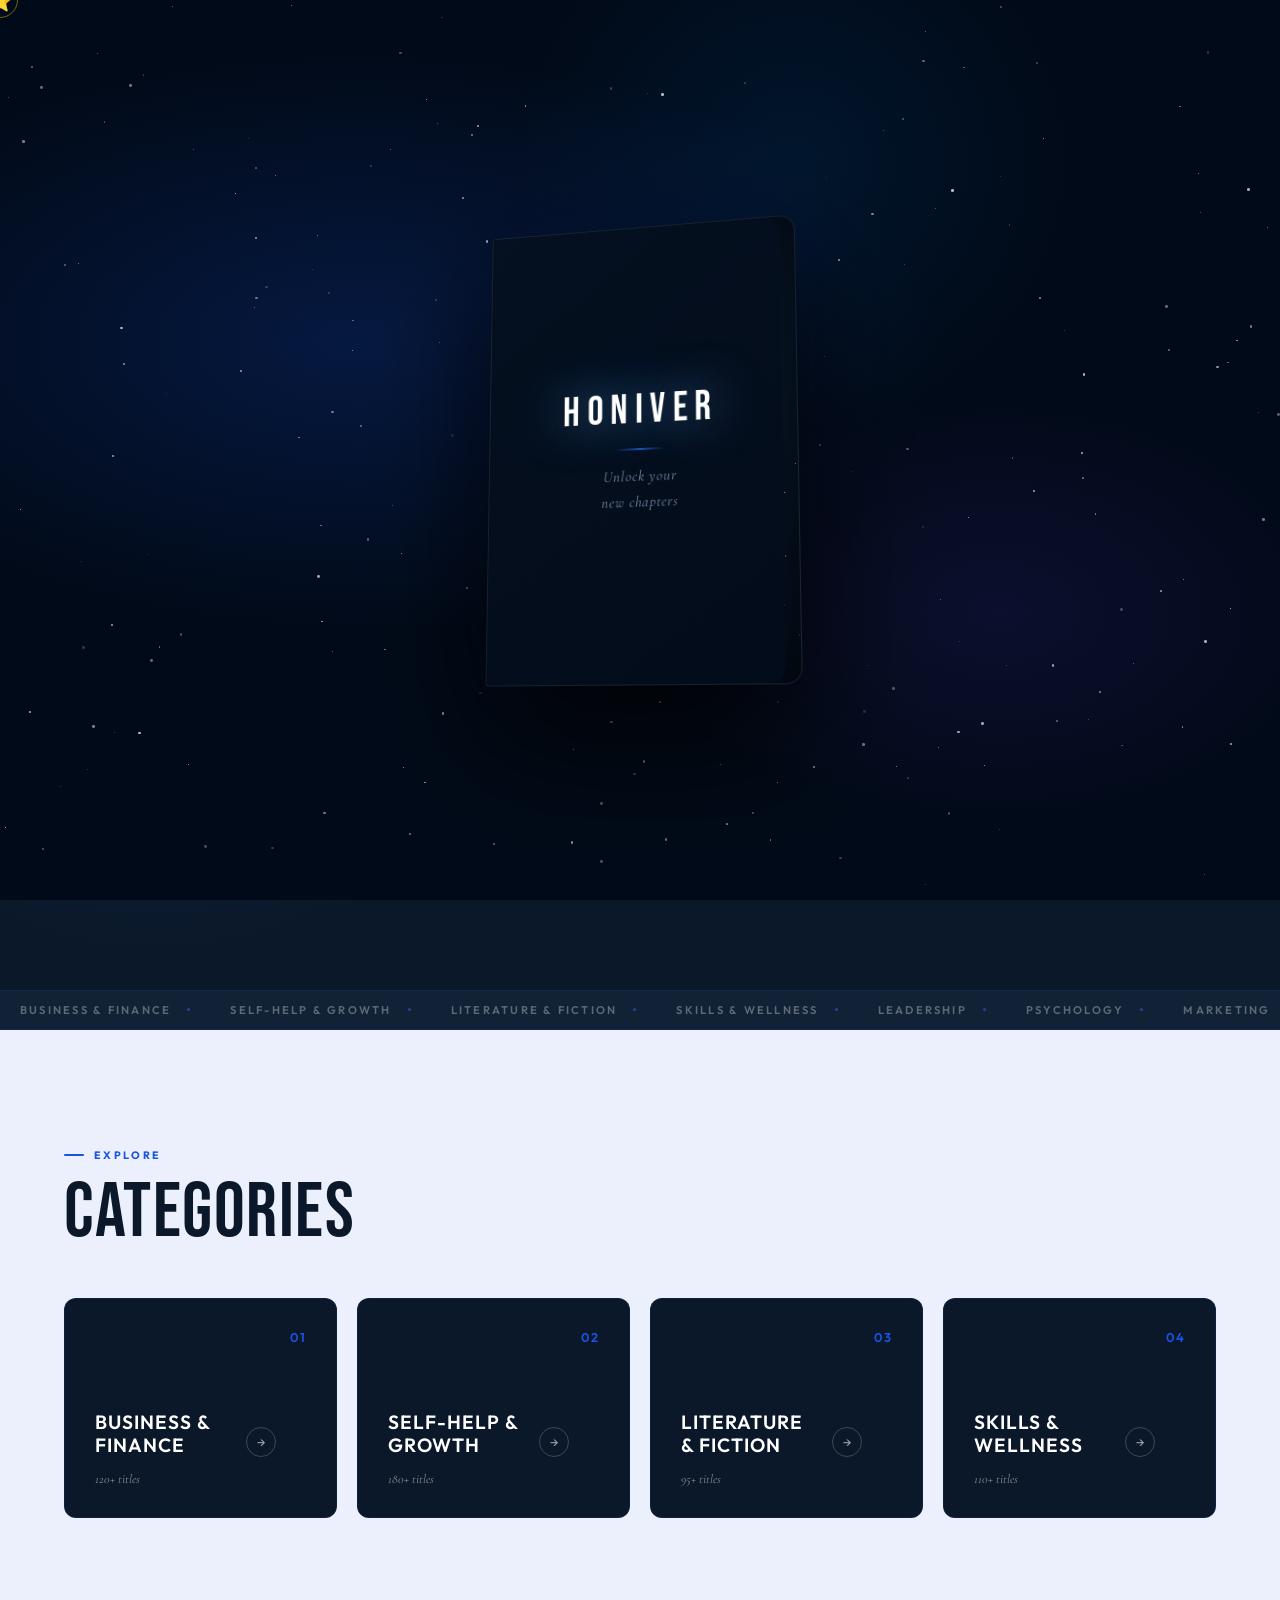
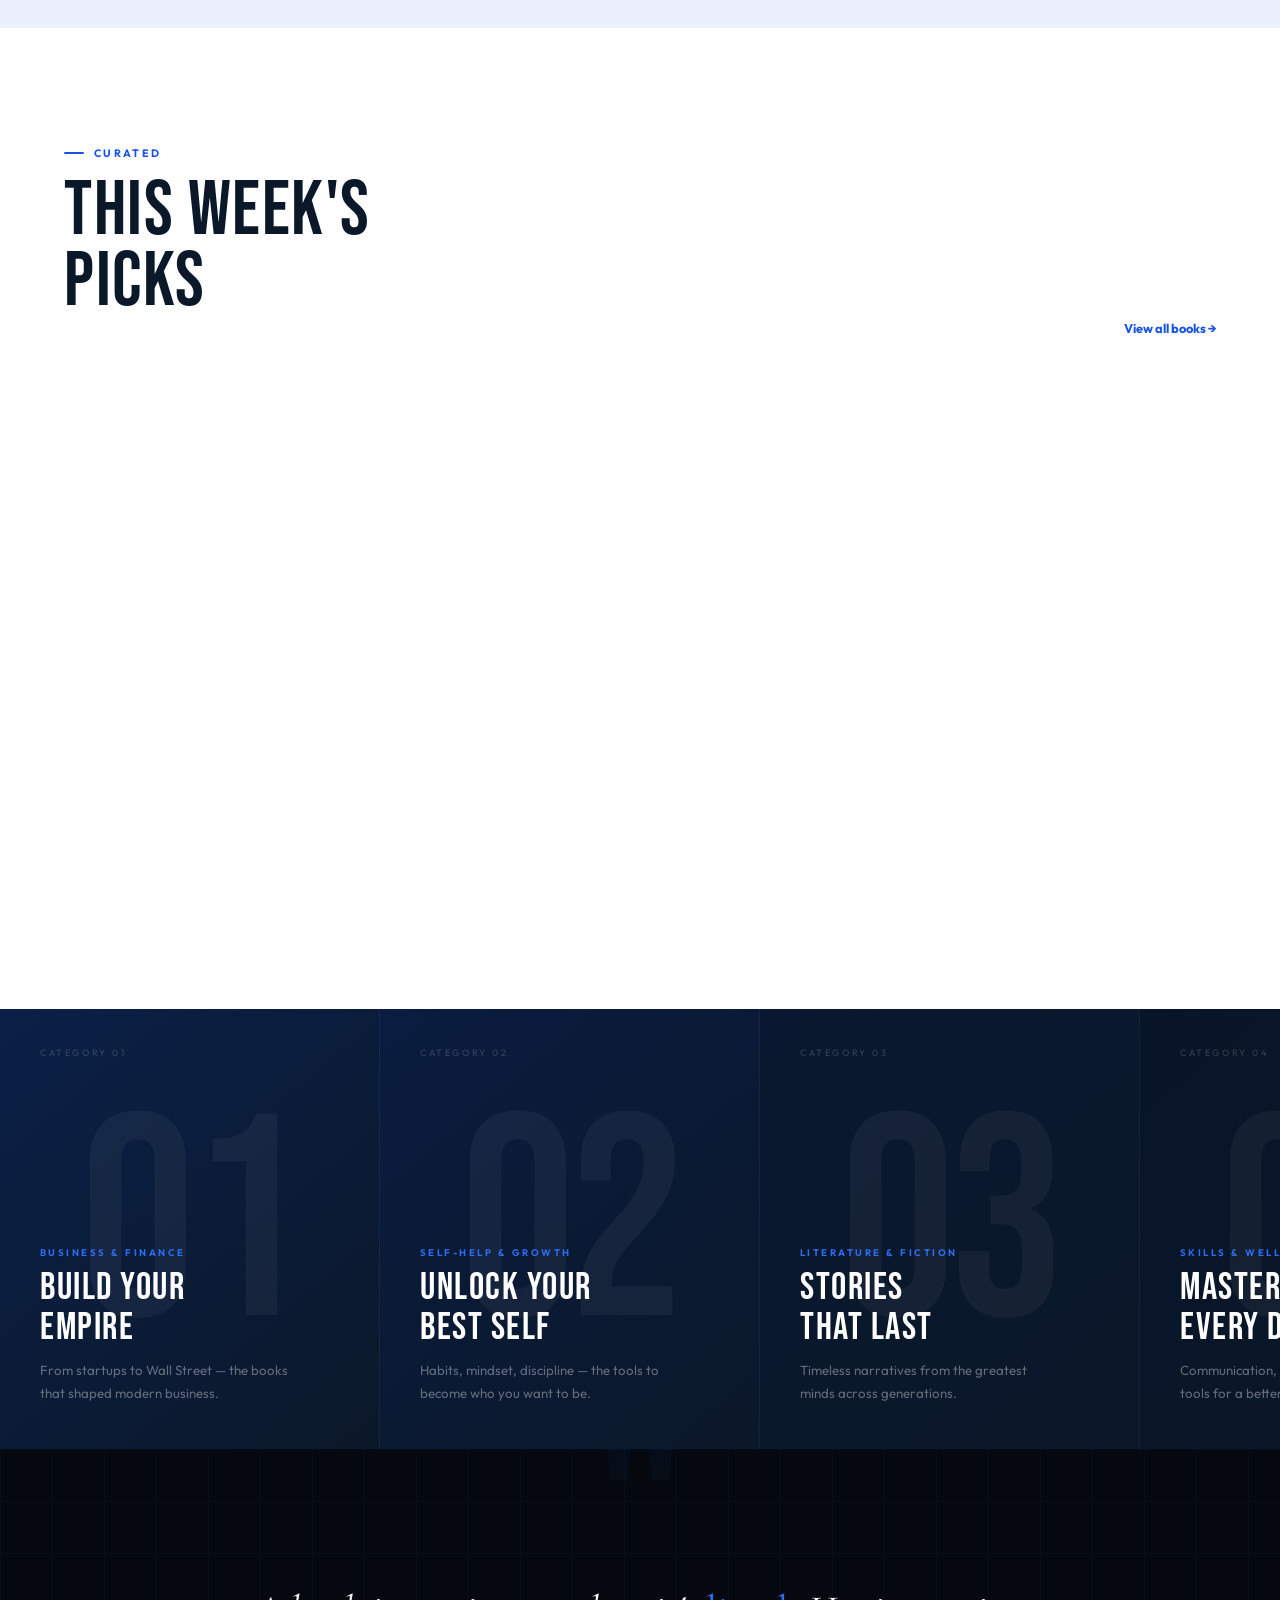
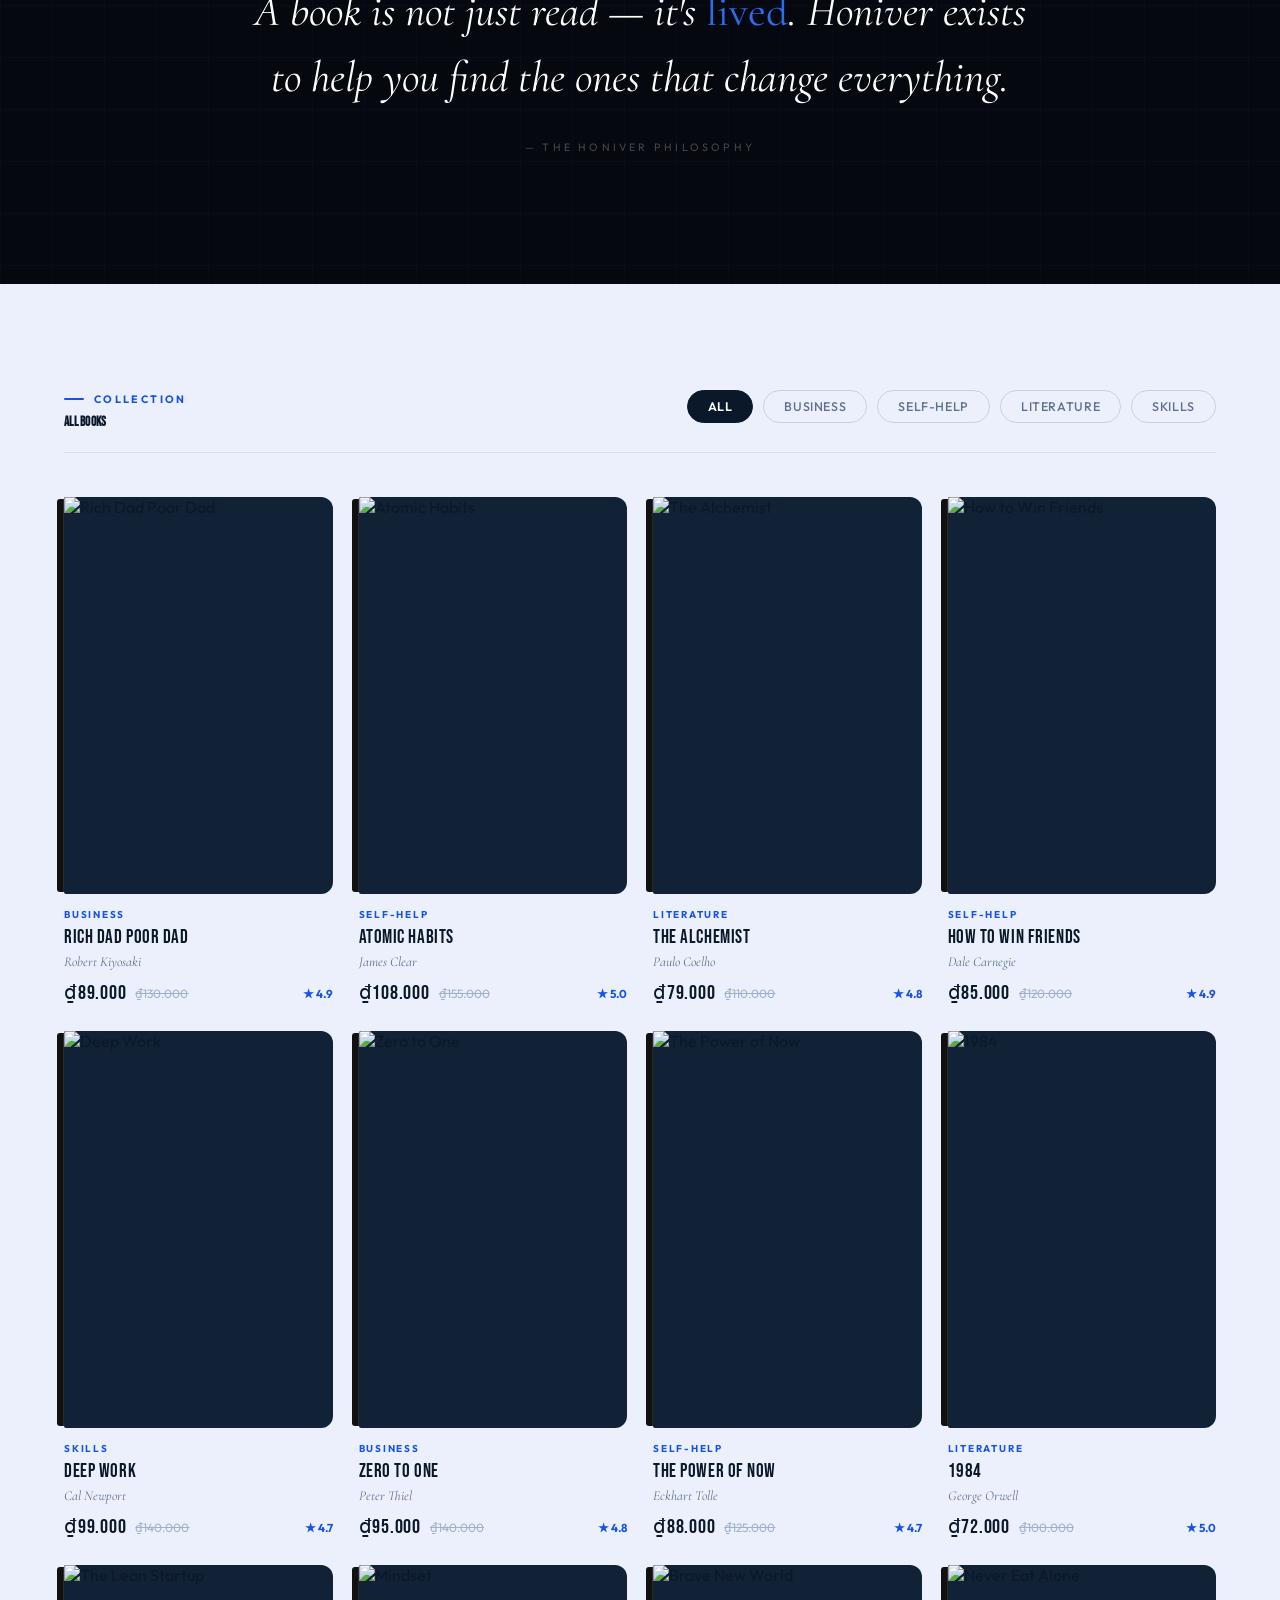
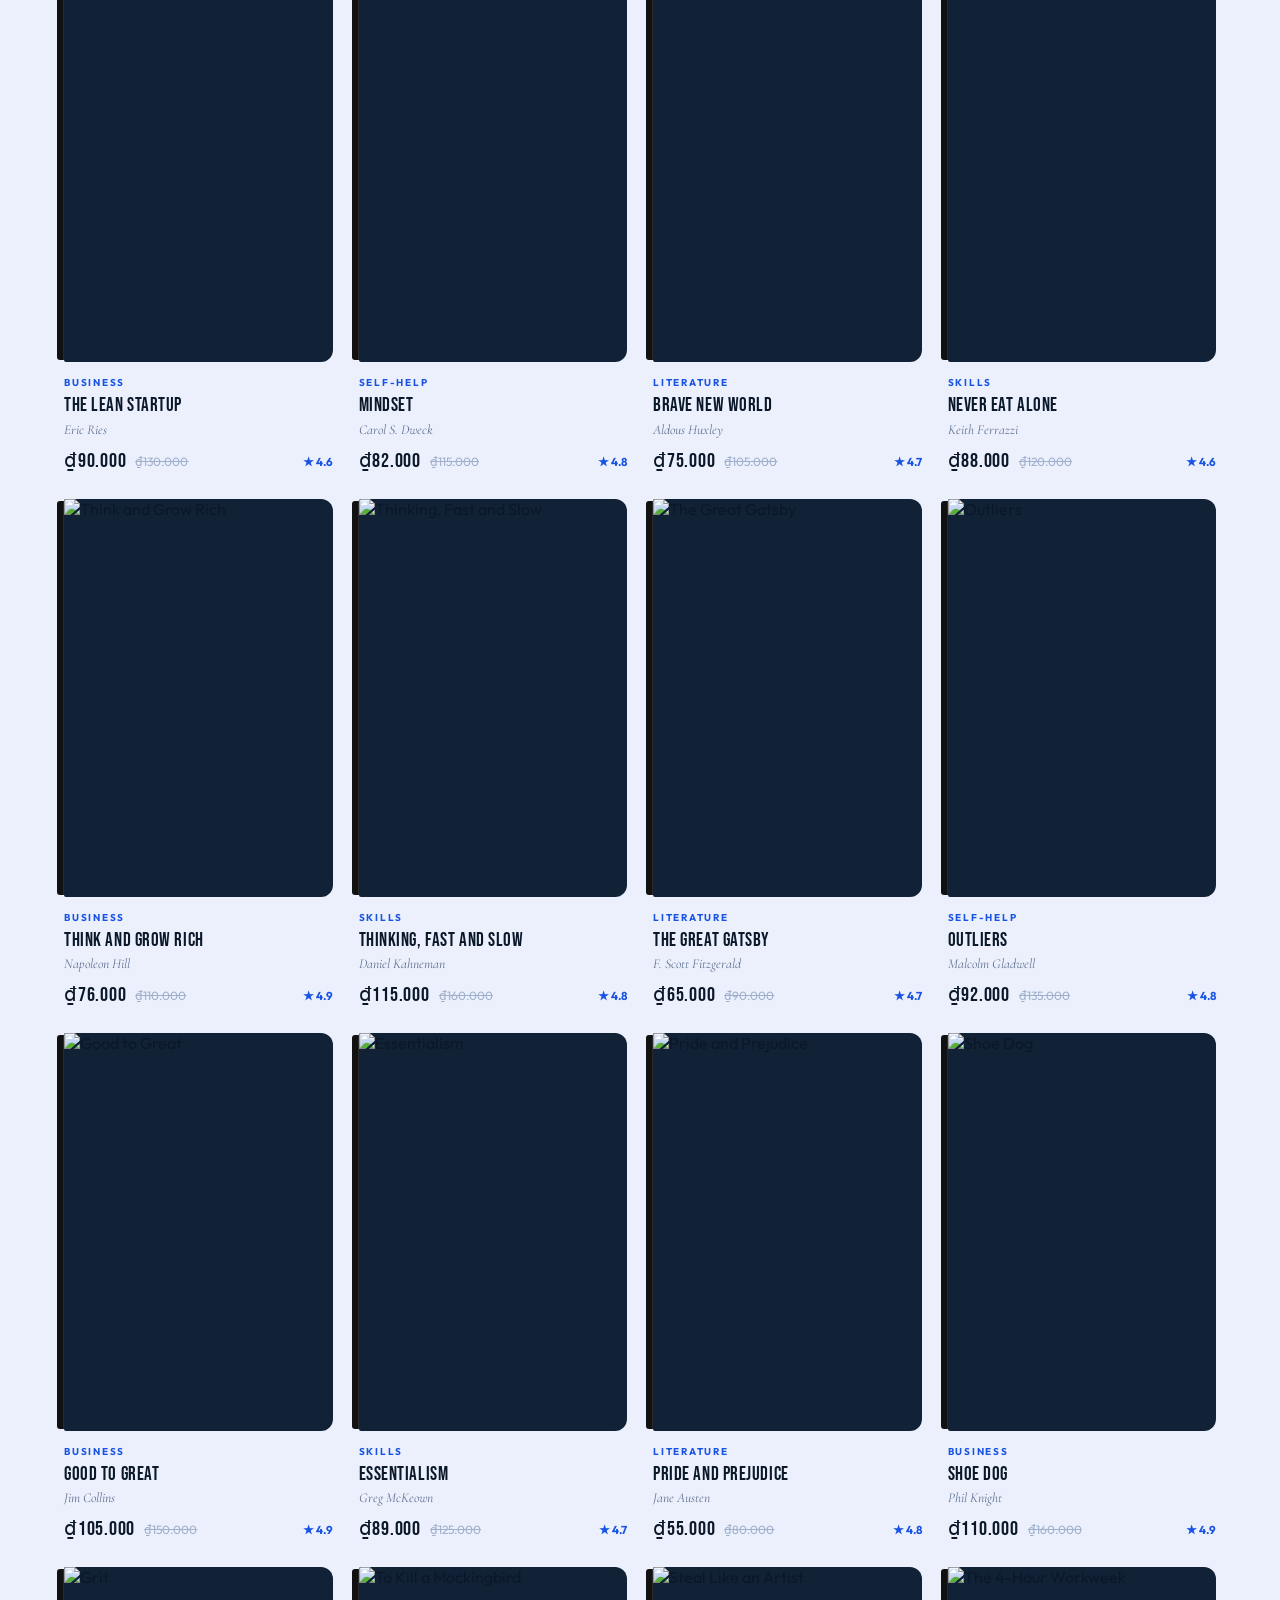
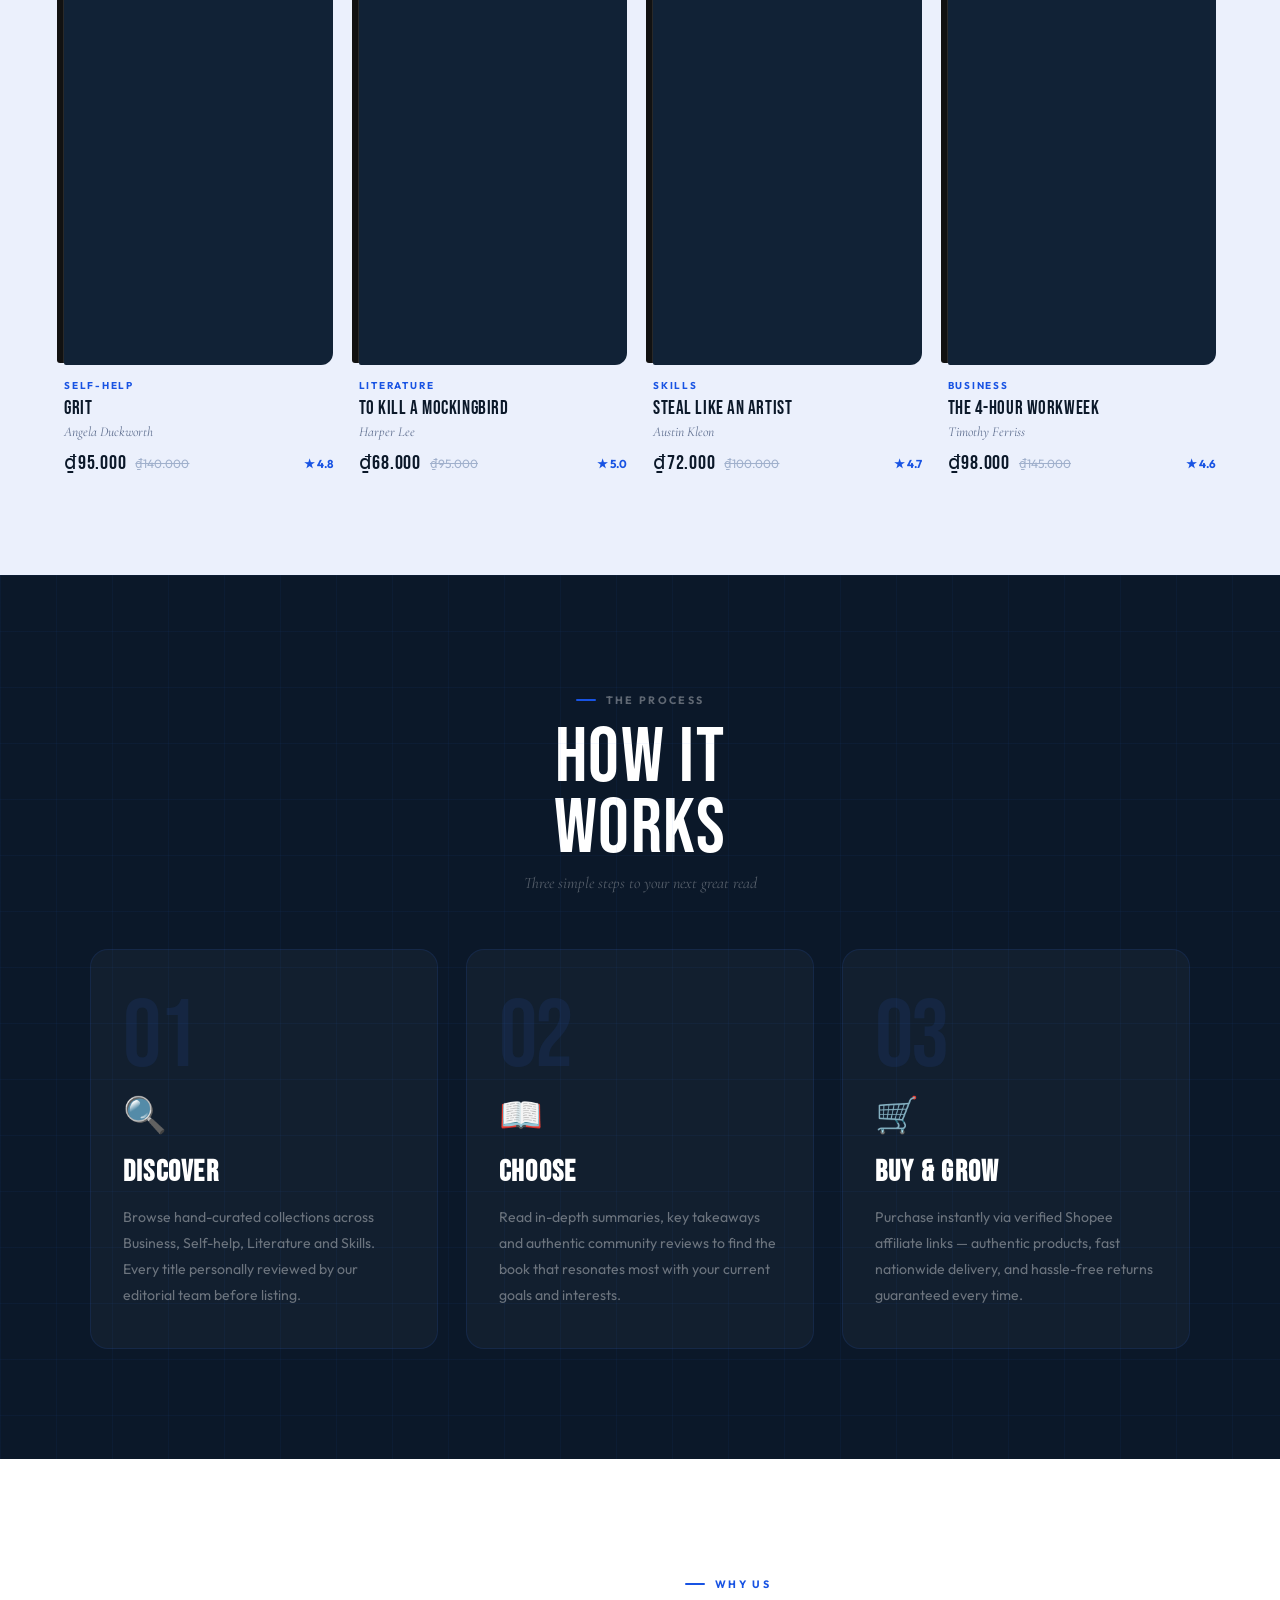
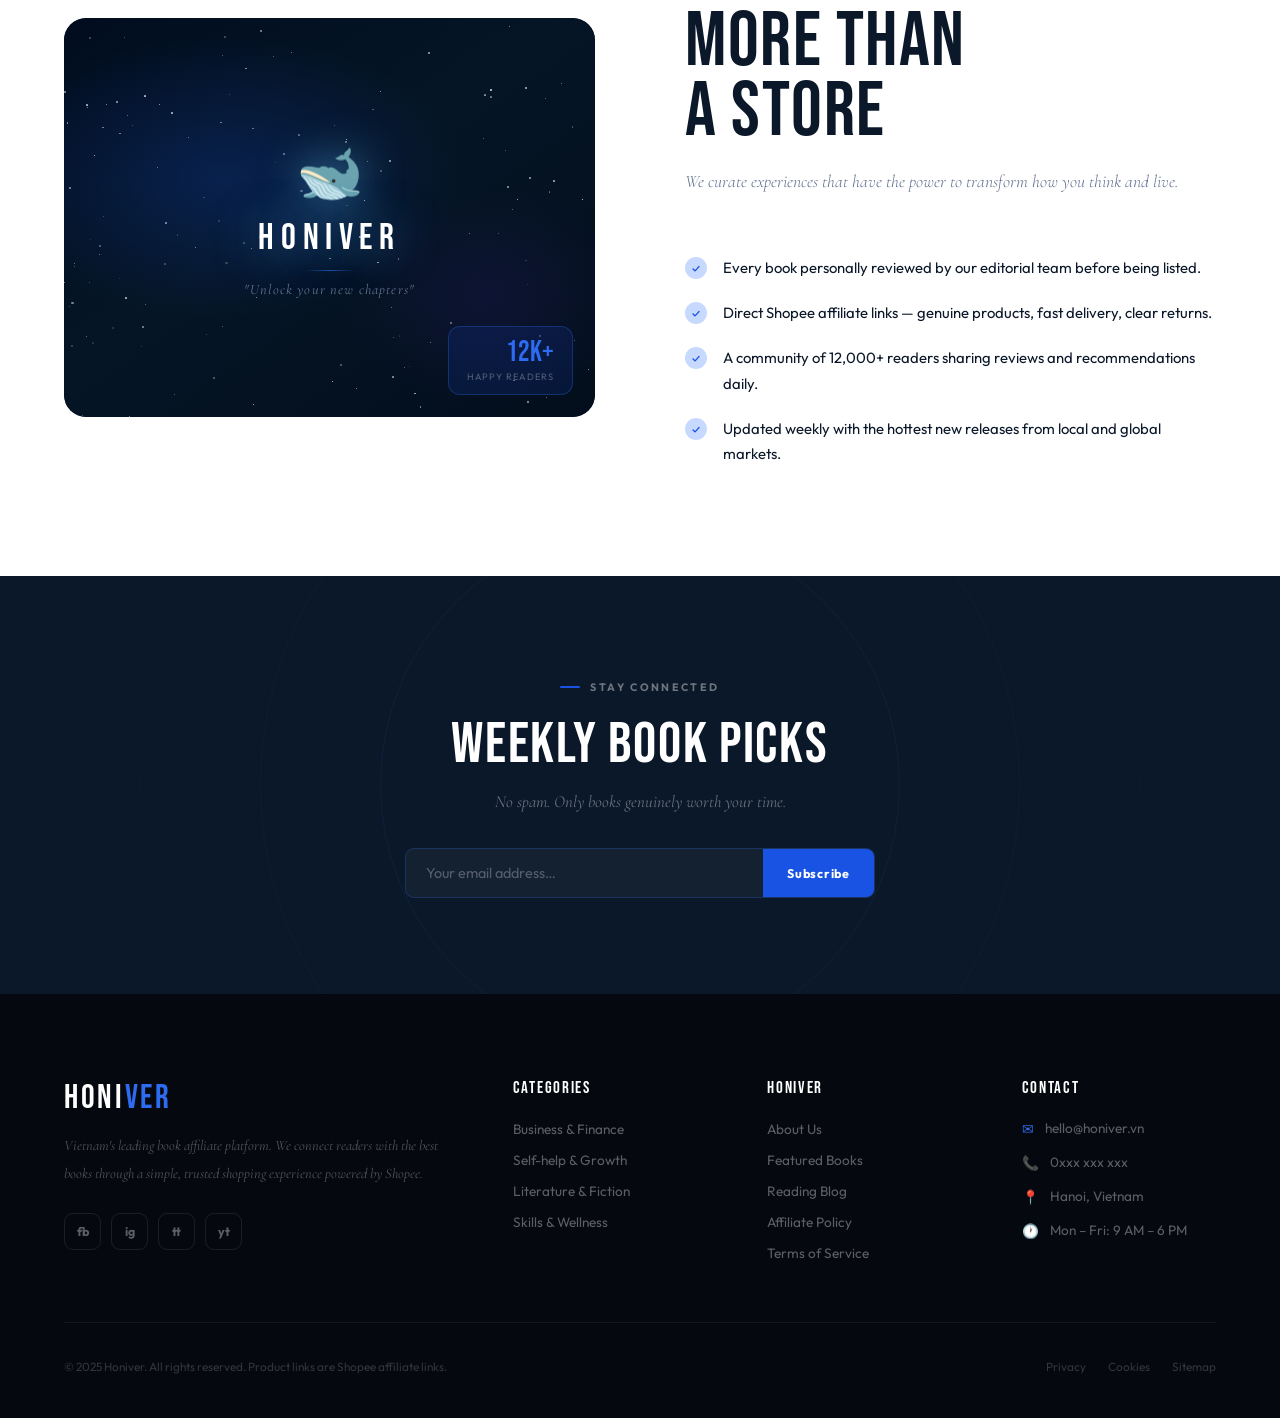
==== index.html @ 74522ed6 "Updated" ====
<!DOCTYPE html>
<html lang="en">
<head>
<meta charset="UTF-8">
<meta name="viewport" content="width=device-width, initial-scale=1.0">
<title>Honiver — Knowledge on Every Page</title>
<link rel="preconnect" href="https://fonts.googleapis.com">
<link href="https://fonts.googleapis.com/css2?family=Bebas+Neue&family=Cormorant+Garamond:ital,wght@0,300;0,400;0,600;1,300;1,400&family=Outfit:wght@300;400;500;600&display=swap" rel="stylesheet">
<script src="https://cdnjs.cloudflare.com/ajax/libs/gsap/3.12.5/gsap.min.js"></script>
<script src="https://cdnjs.cloudflare.com/ajax/libs/gsap/3.12.5/ScrollTrigger.min.js"></script>
<link rel="stylesheet" href="style.css?v=9">
<style>
@keyframes twinkle{0%,100%{opacity:.12}50%{opacity:.95}}
@keyframes whaleFloat{0%,100%{transform:translateY(0) rotate(-2deg)}50%{transform:translateY(-14px) rotate(2deg)}}
@keyframes ceGlow{0%,100%{opacity:.2}50%{opacity:.7}}

/* ═══════ INTRO — BOOK OPENING ═══════ */
.intro{
  position:fixed;inset:0;background:#010a18;
  z-index:10000;display:flex;align-items:center;justify-content:center;
  perspective:1600px;overflow:hidden;
}
.intro-stars,.intro-nebula{position:absolute;inset:0;pointer-events:none;}
.intro-nebula{z-index:1;background:
  radial-gradient(ellipse 70% 50% at 28% 38%,rgba(24,83,227,.2),transparent 65%),
  radial-gradient(ellipse 50% 45% at 78% 68%,rgba(90,50,200,.12),transparent 55%),
  radial-gradient(ellipse 40% 55% at 62% 18%,rgba(0,140,255,.09),transparent 55%);}
.intro-scene{position:relative;width:320px;height:465px;transform-style:preserve-3d;z-index:2;}

/* Book body */
.ic{
  position:absolute;inset:0;
  background:linear-gradient(145deg,#030f1e 0%,#071525 55%,#040c18 100%);
  border-radius:4px 16px 16px 4px;
  border:1px solid rgba(255,255,255,.07);
  box-shadow:0 50px 130px rgba(0,0,0,.92),inset 0 0 60px rgba(0,0,0,.55),0 0 80px rgba(24,83,227,.07);
  transform-style:preserve-3d;
  transform:rotateX(10deg) rotateY(-15deg);
  will-change:transform;
  display:flex;align-items:center;justify-content:center;
  overflow:hidden;
}
.is{position:absolute;left:-18px;top:0;bottom:0;width:18px;
  background:linear-gradient(90deg,#020c1b,#071525);border-radius:6px 0 0 6px;}
.ic-pages-edge{
  position:absolute;right:-3px;top:4px;bottom:4px;width:3px;
  background:repeating-linear-gradient(transparent,transparent 1px,rgba(255,255,255,.05) 1px,rgba(255,255,255,.05) 2px);
  border-radius:0 2px 2px 0;
}
/* Interior stars */
.ic-int-stars{position:absolute;inset:0;overflow:hidden;border-radius:inherit;}
/* Interior text (shown after cover opens) */
.ic-inner-text{
  position:relative;z-index:5;text-align:center;
  opacity:0;transform:translateY(24px);
  transition:opacity .9s ease,transform .9s ease;
  transition-delay:.75s;padding:20px;
}
.ic-inner-text.show{opacity:1;transform:translateY(0);}
.ici-logo{font-family:var(--f-display);font-size:2.6rem;letter-spacing:.18em;color:#fff;
  text-shadow:0 0 50px rgba(100,180,255,.8),0 4px 20px rgba(0,0,0,.5);margin-bottom:8px;}
.ici-div{width:52px;height:1.5px;background:linear-gradient(90deg,transparent,rgba(45,107,240,.7),transparent);margin:14px auto;}
.ici-quote{font-family:var(--f-serif);font-style:italic;font-size:.95rem;
  color:rgba(200,217,255,.6);letter-spacing:.06em;line-height:1.7;}

/* Front cover */
.ic-cover{
  position:absolute;inset:0;z-index:10;
  background:linear-gradient(145deg,#030f1e,#071830 50%,#030c1a);
  border-radius:4px 16px 16px 4px;
  border:1px solid rgba(255,255,255,.1);
  transform-origin:left center;
  transform-style:preserve-3d;
  transition:transform 1.65s cubic-bezier(0.645,0.045,0.355,1);
  backface-visibility:hidden;
  display:flex;flex-direction:column;align-items:center;justify-content:center;
  gap:12px;overflow:hidden;
  box-shadow:inset 5px 0 25px rgba(0,0,0,.4);
}
.ic-cover.open{transform:rotateY(-162deg);}
.ic-border{position:absolute;inset:14px;border:1px solid rgba(255,255,255,.14);border-radius:0 10px 10px 0;z-index:11;pointer-events:none;}
.ic-cover-stars-c{position:absolute;inset:0;overflow:hidden;border-radius:inherit;z-index:1;}
.ic-whale{font-size:4rem;z-index:12;user-select:none;
  filter:drop-shadow(0 0 24px rgba(100,200,255,.65)) drop-shadow(0 4px 12px rgba(0,0,0,.4));
  animation:whaleFloat 3.6s ease-in-out infinite;}
.ic-logo{font-family:var(--f-display);font-size:2.9rem;letter-spacing:.17em;color:#fff;z-index:12;
  text-shadow:0 0 55px rgba(100,180,255,.75),0 8px 30px rgba(0,0,0,.5);}
.ic-sep{width:62px;height:1px;z-index:12;
  background:linear-gradient(90deg,transparent,rgba(45,107,240,.65),transparent);}
.ic-tagline{font-family:var(--f-serif);font-style:italic;font-size:.88rem;
  color:rgba(200,217,255,.5);letter-spacing:.08em;z-index:12;text-align:center;padding:0 28px;}

/* Back of cover flap */
.ic-cover-back{
  position:absolute;inset:0;z-index:9;
  background:linear-gradient(145deg,#051020,#030c1a);
  border-radius:4px 16px 16px 4px;
  transform-origin:left center;
  transform:rotateY(180deg) translateZ(1px);
  backface-visibility:hidden;
  transition:transform 1.65s cubic-bezier(0.645,0.045,0.355,1);
}
.ic-cover-back.open{transform:rotateY(-162deg) rotateY(180deg) translateZ(1px);}

.click-enter{
  position:absolute;bottom:9%;left:50%;transform:translateX(-50%);
  font-size:.68rem;letter-spacing:.3em;text-transform:uppercase;
  color:rgba(255,255,255,.3);z-index:3;white-space:nowrap;
  animation:ceGlow 2.5s ease-in-out infinite;
}

/* ═══════ CATEGORY FIX ═══════ */
#categories .cat-bg{opacity:.65!important;}
.cat-grid{
  display:grid!important;
  grid-template-columns:repeat(4,1fr)!important;
  gap:20px;margin-top:50px;
}
@media(max-width:900px){.cat-grid{grid-template-columns:repeat(2,1fr)!important;}}

/* ═══════ SEARCH DROPDOWN ═══════ */
.n-search{position:relative;}
.search-res{
  position:absolute!important;top:calc(100% + 10px)!important;
  left:0!important;right:0!important;
  background:#fff;border-radius:12px;
  box-shadow:0 20px 60px rgba(11,24,41,.18),0 4px 16px rgba(0,0,0,.08);
  border:1px solid var(--bdr);overflow:hidden;
  display:none;z-index:9000;min-width:340px;
}
.search-res.show{display:block;}
.search-res-item{
  display:flex!important;align-items:center!important;gap:11px!important;
  padding:10px 14px!important;text-decoration:none;
  color:var(--navy);border-bottom:1px solid rgba(0,0,0,.045);transition:background .15s;
}
.search-res-item:last-child{border-bottom:none;}
.search-res-item:hover{background:var(--off);}
.s-thumb{width:36px!important;height:50px!important;object-fit:cover!important;
  border-radius:3px 6px 6px 3px!important;flex-shrink:0!important;
  box-shadow:0 2px 8px rgba(0,0,0,.15);}
.s-info{display:flex;flex-direction:column;gap:2px;overflow:hidden;min-width:0;}
.s-ttl{font-size:.82rem!important;font-weight:600;color:var(--navy);
  white-space:nowrap;overflow:hidden;text-overflow:ellipsis;}
.s-auth{font-size:.72rem!important;color:var(--muted);font-family:var(--f-serif);font-style:italic;}

/* ═══════ ALL BOOKS SECTION ═══════ */
#shop-main{background:#EBF0FC;padding:100px 5%;}
.shop-container{max-width:1200px;margin:0 auto;}
.s-head{display:flex;justify-content:space-between;align-items:center;
  margin-bottom:44px;flex-wrap:wrap;gap:16px;
  border-bottom:1px solid rgba(11,24,41,.08);padding-bottom:22px;}
.s-ttl{font-family:var(--f-display);font-size:3rem;color:var(--navy);letter-spacing:.02em;}
.s-flt{display:flex;gap:10px;flex-wrap:wrap;}
.fbtn{
  background:transparent;border:1px solid rgba(11,24,41,.15);
  color:var(--muted);padding:8px 20px;border-radius:20px;
  font-size:.78rem;font-family:var(--f-body);cursor:pointer;
  transition:all .25s;letter-spacing:.05em;text-transform:uppercase;font-weight:500;
}
.fbtn:hover{border-color:var(--blue);color:var(--blue);}
.fbtn.on{background:var(--navy);color:#fff;border-color:var(--navy);font-weight:600;}
.shop-grid{display:grid;grid-template-columns:repeat(4,1fr);gap:26px;}
@media(max-width:1080px){.shop-grid{grid-template-columns:repeat(3,1fr);}}
@media(max-width:700px){.shop-grid{grid-template-columns:repeat(2,1fr);gap:14px;}}

/* Shop book card (no GSAP opacity dependency) */
.shop-bk{cursor:pointer;transition:transform .3s;}
.shop-bk:hover{transform:translateY(-5px);}
.shop-bk-img{position:relative;padding-bottom:148%;margin-bottom:14px;perspective:1000px;}
.shop-bk-3d{position:absolute;inset:0;transform-style:preserve-3d;
  transition:transform .5s cubic-bezier(0.16,1,.3,1);}
.shop-bk:hover .shop-bk-3d{transform:rotateY(-16deg) rotateX(5deg) translateZ(10px);}
.shop-bk-face{position:absolute;inset:0;border-radius:2px 12px 12px 2px;overflow:hidden;background:var(--navy2);}
.shop-bk-face img{width:100%;height:100%;object-fit:cover;border-radius:inherit;display:block;transition:transform .5s;}
.shop-bk:hover .shop-bk-face img{transform:scale(1.04);}
.shop-bk-sp{position:absolute;left:-7px;top:2px;bottom:2px;width:7px;
  border-radius:3px 0 0 3px;background:#111;border-right:1px solid rgba(255,255,255,.1);}
.shop-bk-ov{
  position:absolute;inset:0;
  background:linear-gradient(to top,rgba(5,9,15,.9) 0%,transparent 55%);
  border-radius:2px 12px 12px 2px;
  opacity:0;transition:opacity .35s;
  display:flex;align-items:flex-end;justify-content:center;padding-bottom:16px;z-index:5;
}
.shop-bk:hover .shop-bk-ov{opacity:1;}

/* ═══════ HOW IT WORKS ═══════ */
#how-it-works{background:var(--navy);padding:110px 5%;overflow:hidden;position:relative;}
.hiw-grid-bg{
  position:absolute;inset:0;pointer-events:none;
  background-image:linear-gradient(rgba(45,107,240,.05) 1px,transparent 1px),linear-gradient(90deg,rgba(45,107,240,.05) 1px,transparent 1px);
  background-size:56px 56px;
}
.hiw-inner{max-width:1100px;margin:0 auto;}
.hiw-cards{display:grid;grid-template-columns:repeat(3,1fr);gap:28px;margin-top:56px;}
@media(max-width:900px){.hiw-cards{grid-template-columns:1fr;}}
.hiw-card{
  background:rgba(255,255,255,.03);border:1px solid rgba(45,107,240,.12);
  border-radius:18px;padding:40px 32px;position:relative;overflow:hidden;transition:all .35s;
}
.hiw-card::before{content:"";position:absolute;inset:0;
  background:linear-gradient(135deg,rgba(24,83,227,.06),transparent);opacity:0;transition:opacity .35s;}
.hiw-card:hover{border-color:rgba(45,107,240,.3);transform:translateY(-8px);box-shadow:0 24px 60px rgba(0,0,0,.28);}
.hiw-card:hover::before{opacity:1;}
.hiw-num{font-family:var(--f-display);font-size:6rem;line-height:1;
  color:rgba(45,107,240,.1);margin-bottom:6px;letter-spacing:-.02em;transition:color .35s;}
.hiw-card:hover .hiw-num{color:rgba(45,107,240,.2);}
.hiw-icon{font-size:2.2rem;margin-bottom:18px;}
.hiw-card h3{font-family:var(--f-display);font-size:1.9rem;color:#fff;margin-bottom:14px;letter-spacing:.04em;}
.hiw-card p{font-size:.88rem;color:rgba(255,255,255,.38);line-height:1.85;}
.hiw-accent{position:absolute;bottom:0;left:0;right:0;height:2px;
  background:linear-gradient(90deg,transparent,var(--blue),transparent);opacity:0;transition:opacity .35s;}
.hiw-card:hover .hiw-accent{opacity:1;}

/* ═══════ WHALE BANNER (WHY US) ═══════ */
.whale-banner{
  width:100%;height:100%;position:relative;overflow:hidden;border-radius:22px;
  background:linear-gradient(145deg,#010d1f 0%,#051525 45%,#030e1c 100%);
  display:flex;flex-direction:column;align-items:center;justify-content:center;gap:10px;
}
.wb-stars-c{position:absolute;inset:0;}
.wb-nebula{
  position:absolute;inset:0;
  background:
    radial-gradient(ellipse 70% 55% at 30% 40%,rgba(24,83,227,.22),transparent 65%),
    radial-gradient(ellipse 50% 50% at 80% 70%,rgba(80,40,180,.13),transparent 55%);
}
.wb-whale{font-size:3.4rem;z-index:2;user-select:none;
  filter:drop-shadow(0 0 22px rgba(100,200,255,.55));animation:whaleFloat 4.2s ease-in-out infinite;}
.wb-logo{font-family:var(--f-display);font-size:2.3rem;letter-spacing:.18em;color:#fff;z-index:2;
  text-shadow:0 0 45px rgba(100,180,255,.65);}
.wb-sep{width:50px;height:1px;background:linear-gradient(90deg,transparent,rgba(45,107,240,.65),transparent);z-index:2;}
.wb-quote{font-family:var(--f-serif);font-style:italic;font-size:.9rem;
  color:rgba(200,217,255,.48);letter-spacing:.08em;z-index:2;text-align:center;padding:0 28px;}
.wb-badge-box{position:absolute;bottom:22px;right:22px;
  background:rgba(24,83,227,.14);border:1px solid rgba(45,107,240,.3);
  border-radius:12px;padding:12px 18px;text-align:right;z-index:2;}
.wb-badge-n{font-family:var(--f-display);font-size:1.8rem;color:var(--blue2);line-height:1;}
.wb-badge-l{font-size:.58rem;letter-spacing:.12em;text-transform:uppercase;color:rgba(255,255,255,.3);margin-top:3px;}
</style>
</head>
<body>
<div id="cur"></div>
<div id="cur-ring"></div>
<div id="sprog"></div>
<a href="#" id="btt">↑</a>

<!-- ══════════ INTRO ══════════ -->
<div class="intro" id="intro">
  <div class="intro-stars" id="intro-stars"></div>
  <div class="intro-nebula"></div>
  <div class="intro-scene">
    <div class="ic" id="ic">
      <div class="is"></div>
      <div class="ic-pages-edge"></div>
      <div class="ic-int-stars" id="ic-int-stars"></div>
      <div class="ic-inner-text" id="glass-quote">
        <div class="ici-logo">HONIVER</div>
        <div class="ici-div"></div>
        <div class="ici-quote">Unlock your<br>new chapters</div>
      </div>
      <div class="ic-cover" id="ic-cover">
        <div class="ic-border"></div>
        <div class="ic-cover-stars-c" id="ic-cover-stars"></div>
        <div class="ic-whale">🐋</div>
        <div class="ic-logo">HONIVER</div>
        <div class="ic-sep"></div>
        <div class="ic-tagline">Unlock your new chapters</div>
      </div>
      <div class="ic-cover-back" id="ic-cover-back"></div>
    </div>
  </div>
  <div class="click-enter" id="click-enter">✦ Click anywhere to enter ✦</div>
</div>

<!-- ══════════ NAV ══════════ -->
<nav id="nav">
  <a href="#hero" class="n-logo">HONIVER</a>
  <div class="n-search" style="display:flex;align-items:center;background:rgba(255,255,255,.1);border-radius:20px;padding:6px 16px;margin:0 20px;flex:1;max-width:400px;border:1px solid rgba(255,255,255,.18);position:relative;">
    <span style="font-size:14px;opacity:.4;margin-right:8px;color:#fff;flex-shrink:0;">🔍</span>
    <input type="text" id="searchInput" placeholder="Search books by title or author..." autocomplete="off"
      style="border:none;background:transparent;outline:none;font-family:var(--f-body);font-size:.82rem;width:100%;color:#fff;"
      onkeypress="if(event.key==='Enter')window.location.href='category.html?search='+encodeURIComponent(this.value)">
    <div class="search-res" id="search-res"></div>
  </div>
  <ul class="n-links">
    <li><a href="index.html">Home</a></li>
    <li><a href="category.html?cat=all">Categories</a></li>
    <li><a href="#featured">Featured</a></li>
    <li><a href="#shop-main">All Books</a></li>
    <li><a href="#about">About</a></li>
    <li><a href="category.html?cat=all" class="n-cta">More Information</a></li>
  </ul>
  <div class="n-ham" id="ham"><span></span><span></span><span></span></div>
</nav>

<!-- ══════════ HERO ══════════ -->
<section id="hero">
  <div class="h-atmo"></div>
  <div class="h-lines" id="hlines"></div>
  <div class="h-l">
    <div class="h-tag" id="htag"><span class="h-tag-dot"></span>Vietnam's #1 Book Affiliate</div>
    <div>
      <div class="clip-wrap"><span class="h-display" id="hd1">EVERY</span></div>
      <div class="clip-wrap"><span class="h-display" id="hd2">BOOK A</span></div>
      <div class="clip-wrap"><span class="h-display blue" id="hd3">WORLD</span></div>
      <div class="clip-wrap"><span class="h-serif-line" id="hd4">waiting to be explored.</span></div>
    </div>
    <p class="h-desc" id="hdesc">Honiver curates the finest books — business, psychology, literature — at the best prices directly from Shopee.</p>
    <div class="h-btns" id="hbtns">
      <a href="#featured" class="btn-fill">Explore Books</a>
      <a href="category.html?cat=all" class="btn-line">Browse Categories</a>
    </div>
    <div class="h-stats" id="hstats">
      <div><div class="hs-n">500<em>+</em></div><div class="hs-l">Titles</div></div>
      <div><div class="hs-n">12<em>K</em></div><div class="hs-l">Readers</div></div>
      <div><div class="hs-n">98<em>%</em></div><div class="hs-l">Satisfaction</div></div>
    </div>
  </div>
  <div class="h-r">
    <div class="fb fb1" data-id="b1"><div class="fb-face b-c1"><div class="fb-ph">📘</div></div><div class="fb-sp b-c2"></div><div class="fb-sh"></div></div>
    <div class="fb fb2" data-id="b2"><div class="fb-face b-c3"><div class="fb-ph">📗</div></div><div class="fb-sp b-c4"></div><div class="fb-sh"></div></div>
    <div class="fb fb3" data-id="b3"><div class="fb-face b-c5"><div class="fb-ph">📓</div></div><div class="fb-sp b-c2"></div><div class="fb-sh"></div></div>
    <div class="fb fb4" data-id="b4"><div class="fb-face b-c2"><div class="fb-ph">📘</div></div><div class="fb-sp b-c1"></div><div class="fb-sh"></div></div>
    <div class="fb fb5" data-id="b5"><div class="fb-face b-c4"><div class="fb-ph">📔</div></div><div class="fb-sp b-c3"></div><div class="fb-sh"></div></div>
  </div>
</section>

<!-- ══════════ TICKER ══════════ -->
<div class="ticker"><div class="ticker-t">
  <div class="ti">Business &amp; Finance<span class="ti-dot"></span></div>
  <div class="ti">Self-help &amp; Growth<span class="ti-dot"></span></div>
  <div class="ti">Literature &amp; Fiction<span class="ti-dot"></span></div>
  <div class="ti">Skills &amp; Wellness<span class="ti-dot"></span></div>
  <div class="ti">Leadership<span class="ti-dot"></span></div>
  <div class="ti">Psychology<span class="ti-dot"></span></div>
  <div class="ti">Marketing<span class="ti-dot"></span></div>
  <div class="ti">Personal Finance<span class="ti-dot"></span></div>
  <div class="ti">Business &amp; Finance<span class="ti-dot"></span></div>
  <div class="ti">Self-help &amp; Growth<span class="ti-dot"></span></div>
  <div class="ti">Literature &amp; Fiction<span class="ti-dot"></span></div>
  <div class="ti">Skills &amp; Wellness<span class="ti-dot"></span></div>
  <div class="ti">Leadership<span class="ti-dot"></span></div>
  <div class="ti">Psychology<span class="ti-dot"></span></div>
  <div class="ti">Marketing<span class="ti-dot"></span></div>
  <div class="ti">Personal Finance<span class="ti-dot"></span></div>
</div></div>

<!-- ══════════ CATEGORIES ══════════ -->
<section id="categories">
  <div class="sec-chip">Explore</div>
  <div class="sec-title" data-reveal>CATEGORIES</div>
  <div class="cat-grid">
    <a class="cat-c" href="category.html?cat=business">
      <div class="cat-bg" style="background-image:url('https://images.unsplash.com/photo-1460925895917-afdab827c52f?w=600&auto=format&fit=crop');"></div>
      <div class="cat-top"><span class="cat-n">01</span></div>
      <div class="cat-bot"><h3>BUSINESS &<br>FINANCE</h3><span class="cat-lbl">120+ titles</span><div class="cat-arr">→</div></div>
    </a>
    <a class="cat-c" href="category.html?cat=self-help">
      <div class="cat-bg" style="background-image:url('https://images.unsplash.com/photo-1499209974431-9dddcece7f88?w=600&auto=format&fit=crop');"></div>
      <div class="cat-top"><span class="cat-n">02</span></div>
      <div class="cat-bot"><h3>SELF-HELP &<br>GROWTH</h3><span class="cat-lbl">180+ titles</span><div class="cat-arr">→</div></div>
    </a>
    <a class="cat-c" href="category.html?cat=literature">
      <div class="cat-bg" style="background-image:url('https://images.unsplash.com/photo-1474932430478-367d16b99031?w=600&auto=format&fit=crop');"></div>
      <div class="cat-top"><span class="cat-n">03</span></div>
      <div class="cat-bot"><h3>LITERATURE<br>& FICTION</h3><span class="cat-lbl">95+ titles</span><div class="cat-arr">→</div></div>
    </a>
    <a class="cat-c" href="category.html?cat=skills">
      <div class="cat-bg" style="background-image:url('https://images.unsplash.com/photo-1507413245164-6160d8298b31?w=600&auto=format&fit=crop');"></div>
      <div class="cat-top"><span class="cat-n">04</span></div>
      <div class="cat-bot"><h3>SKILLS &<br>WELLNESS</h3><span class="cat-lbl">110+ titles</span><div class="cat-arr">→</div></div>
    </a>
  </div>
</section>

<!-- ══════════ FEATURED ══════════ -->
<section id="featured">
  <div class="feat-head">
    <div><div class="sec-chip">Curated</div><div class="sec-title" data-reveal>THIS WEEK'S<br>PICKS</div></div>
    <a href="#shop-main" class="feat-all">View all books →</a>
  </div>
  <div class="bks-g" id="feat-grid">
    <div class="bk" data-id="b4">
      <div class="bk-badge">Bestseller</div>
      <div class="bk-img"><div class="bk-3d"><div class="bk-face b-c1"><div class="bk-ph">📘</div></div><div class="bk-ov"><a class="bk-btn" href="product.html?id=b4">More Information →</a></div></div><div class="bk-sh"></div></div>
      <div class="bk-cat">Self-help</div><div class="bk-title">How to Win Friends</div><div class="bk-auth">Dale Carnegie</div>
      <div class="bk-pr-row"><span class="bk-pr">₫85,000</span><span class="bk-pr-old">₫120,000</span><span class="bk-star">★ 4.9</span></div>
    </div>
    <div class="bk" data-id="b2">
      <div class="bk-badge">Top Pick</div>
      <div class="bk-img"><div class="bk-3d"><div class="bk-face b-c3"><div class="bk-ph">📗</div></div><div class="bk-ov"><a class="bk-btn" href="product.html?id=b2">More Information →</a></div></div><div class="bk-sh"></div></div>
      <div class="bk-cat">Self-help</div><div class="bk-title">Atomic Habits</div><div class="bk-auth">James Clear</div>
      <div class="bk-pr-row"><span class="bk-pr">₫108,000</span><span class="bk-pr-old">₫155,000</span><span class="bk-star">★ 5.0</span></div>
    </div>
    <div class="bk" data-id="b6">
      <div class="bk-img"><div class="bk-3d"><div class="bk-face b-c2"><div class="bk-ph">📘</div></div><div class="bk-ov"><a class="bk-btn" href="product.html?id=b6">More Information →</a></div></div><div class="bk-sh"></div></div>
      <div class="bk-cat">Business</div><div class="bk-title">Zero to One</div><div class="bk-auth">Peter Thiel</div>
      <div class="bk-pr-row"><span class="bk-pr">₫95,000</span><span class="bk-pr-old">₫140,000</span><span class="bk-star">★ 4.8</span></div>
    </div>
    <div class="bk" data-id="b3">
      <div class="bk-img"><div class="bk-3d"><div class="bk-face b-c5"><div class="bk-ph">📓</div></div><div class="bk-ov"><a class="bk-btn" href="product.html?id=b3">More Information →</a></div></div><div class="bk-sh"></div></div>
      <div class="bk-cat">Literature</div><div class="bk-title">The Alchemist</div><div class="bk-auth">Paulo Coelho</div>
      <div class="bk-pr-row"><span class="bk-pr">₫79,000</span><span class="bk-pr-old">₫110,000</span><span class="bk-star">★ 4.8</span></div>
    </div>
  </div>
</section>

<!-- ══════════ HORIZONTAL SCROLL STRIP ══════════ -->
<div id="hscroll">
  <div class="hs-track" id="hst">
    <div class="hs-slide" style="background:linear-gradient(140deg,#0B2048,#0B1829)"><div class="hs-label">CATEGORY 01</div><div class="hs-num">01</div><div class="hs-c"><div class="hs-cat">Business &amp; Finance</div><div class="hs-title">BUILD YOUR<br>EMPIRE</div><div class="hs-desc">From startups to Wall Street — the books that shaped modern business.</div></div></div>
    <div class="hs-slide" style="background:linear-gradient(140deg,#0A1C40,#0B1829)"><div class="hs-label">CATEGORY 02</div><div class="hs-num">02</div><div class="hs-c"><div class="hs-cat">Self-help &amp; Growth</div><div class="hs-title">UNLOCK YOUR<br>BEST SELF</div><div class="hs-desc">Habits, mindset, discipline — the tools to become who you want to be.</div></div></div>
    <div class="hs-slide" style="background:linear-gradient(140deg,#091830,#0B1829)"><div class="hs-label">CATEGORY 03</div><div class="hs-num">03</div><div class="hs-c"><div class="hs-cat">Literature &amp; Fiction</div><div class="hs-title">STORIES<br>THAT LAST</div><div class="hs-desc">Timeless narratives from the greatest minds across generations.</div></div></div>
    <div class="hs-slide" style="background:linear-gradient(140deg,#081428,#0B1829)"><div class="hs-label">CATEGORY 04</div><div class="hs-num">04</div><div class="hs-c"><div class="hs-cat">Skills &amp; Wellness</div><div class="hs-title">MASTER<br>EVERY DAY</div><div class="hs-desc">Communication, health, focus — practical tools for a better life.</div></div></div>
    <div class="hs-slide" style="background:linear-gradient(140deg,#0B2048,#0B1829)"><div class="hs-label">EXPLORE MORE</div><div class="hs-num">+</div><div class="hs-c"><div class="hs-cat">Honiver</div><div class="hs-title">500+<br>TITLES</div><div class="hs-desc">New arrivals every week — never run out of your next great read.</div></div></div>
  </div>
</div>

<!-- ══════════ QUOTE ══════════ -->
<section id="quote">
  <div class="q-grid"></div>
  <div class="q-mark">"</div>
  <p class="q-txt" id="qtxt">A book is not just read — it's <em>lived</em>. Honiver exists to help you find the ones that change everything.</p>
  <div class="q-by">— The Honiver Philosophy</div>
</section>

<!-- ══════════ ALL BOOKS ══════════ -->
<section id="shop-main">
  <div class="shop-container">
    <div class="s-head">
      <div>
        <div class="sec-chip" style="margin-bottom:8px;">Collection</div>
        <div class="s-ttl">ALL BOOKS</div>
      </div>
      <div class="s-flt">
        <button class="fbtn on" data-cat="all">All</button>
        <button class="fbtn" data-cat="business">Business</button>
        <button class="fbtn" data-cat="self-help">Self-help</button>
        <button class="fbtn" data-cat="literature">Literature</button>
        <button class="fbtn" data-cat="skills">Skills</button>
      </div>
    </div>
    <div class="shop-grid" id="shop-grid"></div>
  </div>
</section>

<!-- ══════════ HOW IT WORKS (replaces broken "Explore Everything") ══════════ -->
<section id="how-it-works">
  <div class="hiw-grid-bg"></div>
  <div class="hiw-inner">
    <div style="text-align:center;">
      <div class="sec-chip" style="justify-content:center;color:rgba(255,255,255,.35);">The Process</div>
      <div class="sec-title" style="color:#fff;text-align:center;" data-reveal>HOW IT<br>WORKS</div>
      <p style="font-family:var(--f-serif);font-style:italic;color:rgba(255,255,255,.3);font-size:1rem;margin-top:-10px;margin-bottom:0;">Three simple steps to your next great read</p>
    </div>
    <div class="hiw-cards">
      <div class="hiw-card">
        <div class="hiw-num">01</div>
        <div class="hiw-icon">🔍</div>
        <h3>Discover</h3>
        <p>Browse hand-curated collections across Business, Self-help, Literature and Skills. Every title personally reviewed by our editorial team before listing.</p>
        <div class="hiw-accent"></div>
      </div>
      <div class="hiw-card">
        <div class="hiw-num">02</div>
        <div class="hiw-icon">📖</div>
        <h3>Choose</h3>
        <p>Read in-depth summaries, key takeaways and authentic community reviews to find the book that resonates most with your current goals and interests.</p>
        <div class="hiw-accent"></div>
      </div>
      <div class="hiw-card">
        <div class="hiw-num">03</div>
        <div class="hiw-icon">🛒</div>
        <h3>Buy & Grow</h3>
        <p>Purchase instantly via verified Shopee affiliate links — authentic products, fast nationwide delivery, and hassle-free returns guaranteed every time.</p>
        <div class="hiw-accent"></div>
      </div>
    </div>
  </div>
</section>

<!-- ══════════ ABOUT / WHY US ══════════ -->
<section id="about">
  <div class="ab-vis">
    <!-- Whale banner replaces old circle image -->
    <div class="whale-banner">
      <div class="wb-stars-c" id="wb-stars"></div>
      <div class="wb-nebula"></div>
      <div class="wb-whale">🐋</div>
      <div class="wb-logo">HONIVER</div>
      <div class="wb-sep"></div>
      <div class="wb-quote">"Unlock your new chapters"</div>
      <div class="wb-badge-box">
        <div class="wb-badge-n">12K+</div>
        <div class="wb-badge-l">Happy Readers</div>
      </div>
    </div>
  </div>
  <div>
    <div class="sec-chip">Why Us</div>
    <div class="sec-title" data-reveal>MORE THAN<br>A STORE</div>
    <p class="sec-desc">We curate experiences that have the power to transform how you think and live.</p>
    <ul class="ab-list">
      <li><div class="ab-icon">✓</div>Every book personally reviewed by our editorial team before being listed.</li>
      <li><div class="ab-icon">✓</div>Direct Shopee affiliate links — genuine products, fast delivery, clear returns.</li>
      <li><div class="ab-icon">✓</div>A community of 12,000+ readers sharing reviews and recommendations daily.</li>
      <li><div class="ab-icon">✓</div>Updated weekly with the hottest new releases from local and global markets.</li>
    </ul>
  </div>
</section>

<!-- ══════════ NEWSLETTER ══════════ -->
<section id="nl">
  <div class="nl-rings"><div class="nl-ring r1"></div><div class="nl-ring r2"></div><div class="nl-ring r3"></div></div>
  <div class="sec-chip" style="justify-content:center;color:rgba(255,255,255,.4)">Stay Connected</div>
  <div class="nl-title">WEEKLY BOOK PICKS</div>
  <p class="nl-sub">No spam. Only books genuinely worth your time.</p>
  <div class="nl-form"><input type="email" id="nle" placeholder="Your email address…"><button onclick="doSub()">Subscribe</button></div>
</section>

<!-- ══════════ FOOTER ══════════ -->
<footer id="contact">
  <div class="ft-top">
    <div><span class="ft-logo">HONI<span>VER</span></span><p class="ft-desc">Vietnam's leading book affiliate platform. We connect readers with the best books through a simple, trusted shopping experience powered by Shopee.</p><div class="ft-socs"><a class="ft-soc" href="#">fb</a><a class="ft-soc" href="#">ig</a><a class="ft-soc" href="#">tt</a><a class="ft-soc" href="#">yt</a></div></div>
    <div><div class="ft-h">CATEGORIES</div><ul class="ft-links"><li><a href="category.html?cat=business">Business &amp; Finance</a></li><li><a href="category.html?cat=self-help">Self-help &amp; Growth</a></li><li><a href="category.html?cat=literature">Literature &amp; Fiction</a></li><li><a href="category.html?cat=skills">Skills &amp; Wellness</a></li></ul></div>
    <div><div class="ft-h">HONIVER</div><ul class="ft-links"><li><a href="#about">About Us</a></li><li><a href="#featured">Featured Books</a></li><li><a href="#">Reading Blog</a></li><li><a href="#">Affiliate Policy</a></li><li><a href="#">Terms of Service</a></li></ul></div>
    <div><div class="ft-h">CONTACT</div><div class="ft-ci"><span class="ft-ci-i">✉</span>hello@honiver.vn</div><div class="ft-ci"><span class="ft-ci-i">📞</span>0xxx xxx xxx</div><div class="ft-ci"><span class="ft-ci-i">📍</span>Hanoi, Vietnam</div><div class="ft-ci"><span class="ft-ci-i">🕐</span>Mon – Fri: 9 AM – 6 PM</div></div>
  </div>
  <div class="ft-bottom"><div class="ft-copy">© 2025 Honiver. All rights reserved. Product links are Shopee affiliate links.</div><div class="ft-bl"><a href="#">Privacy</a><a href="#">Cookies</a><a href="#">Sitemap</a></div></div>
</footer>

<div class="modal-bg" id="modal"><div class="modal-box"><button class="modal-x" id="mx">✕</button><div class="m-cat" id="mc"></div><h3 class="m-ttl" id="mt"></h3><p class="m-auth" id="ma"></p><div class="m-pr-row"><span class="m-pr" id="mp"></span><span class="m-pr-old" id="mo"></span></div><a href="#" class="m-cta" id="mb" target="_blank" rel="noopener">🛒 Buy on Shopee</a></div></div>

<script src="books.js?v=9"></script>
<script src="main.js?v=9"></script>
<script>
/* ─── STAR GENERATOR ─── */
function makeStars(container, count, maxSize) {
  if (!container) return;
  const frag = document.createDocumentFragment();
  for (let i = 0; i < count; i++) {
    const d = document.createElement('div');
    const sz = Math.random() * (maxSize || 2) + 0.4;
    d.style.cssText = `position:absolute;width:${sz}px;height:${sz}px;border-radius:50%;background:#fff;
      left:${(Math.random()*100).toFixed(2)}%;top:${(Math.random()*100).toFixed(2)}%;
      opacity:${(Math.random()*.6+.15).toFixed(2)};
      animation:twinkle ${(2+Math.random()*4).toFixed(1)}s ${(Math.random()*5).toFixed(1)}s ease-in-out infinite;`;
    frag.appendChild(d);
  }
  container.appendChild(frag);
}
makeStars(document.getElementById('intro-stars'), 200, 2.5);
makeStars(document.getElementById('ic-cover-stars'), 90, 1.6);
makeStars(document.getElementById('ic-int-stars'), 70, 1.4);
makeStars(document.getElementById('wb-stars'), 130, 1.8);

/* ─── POPULATE BOOK COVERS ─── */
if (typeof booksData !== 'undefined') {
  document.querySelectorAll('[data-id]').forEach(el => {
    const book = booksData.find(b => b.id === el.dataset.id);
    if (!book) return;
    const fbFace = el.querySelector('.fb-face');
    if (fbFace) fbFace.innerHTML = `<img src="${book.cover}" alt="${book.title}" style="position:absolute;inset:-2px;width:calc(100%+4px);height:calc(100%+4px);object-fit:cover;border-radius:inherit;">`;
    const bkFace = el.querySelector('.bk-face');
    if (bkFace) bkFace.innerHTML = `<img src="${book.cover}" alt="${book.title}" style="width:calc(100%+4px);height:calc(100%+4px);margin:-2px;object-fit:cover;">`;
  });
}

/* ─── RENDER ALL BOOKS (shown by default) ─── */
function renderShop(cat) {
  const grid = document.getElementById('shop-grid');
  if (!grid || typeof booksData === 'undefined') return;
  const books = (cat === 'all') ? booksData : booksData.filter(b => b.cat === cat);
  grid.innerHTML = books.map(b => `
    <div class="shop-bk" onclick="window.location.href='product.html?id=${b.id}'">
      <div class="shop-bk-img">
        <div class="shop-bk-3d">
          <div class="shop-bk-face"><img src="${b.cover}" alt="${b.title}" loading="lazy"></div>
          <div class="shop-bk-sp"></div>
        </div>
        <div class="shop-bk-ov"><a class="bk-btn" href="product.html?id=${b.id}" onclick="event.stopPropagation()">More Information →</a></div>
      </div>
      <div class="bk-cat">${b.catLabel}</div>
      <div class="bk-title">${b.title}</div>
      <div class="bk-auth">${b.author}</div>
      <div class="bk-pr-row">
        <span class="bk-pr">${formatVND(b.price)}</span>
        <span class="bk-pr-old">${formatVND(b.priceOld)}</span>
        <span class="bk-star">★ ${b.rating.toFixed(1)}</span>
      </div>
    </div>
  `).join('');
}

/* Filter buttons */
document.querySelectorAll('.fbtn').forEach(btn => {
  btn.addEventListener('click', function() {
    document.querySelectorAll('.fbtn').forEach(b => b.classList.remove('on'));
    this.classList.add('on');
    const cat = this.dataset.cat;
    if (typeof gsap !== 'undefined') {
      const g = document.getElementById('shop-grid');
      gsap.to(g, {opacity:0, y:8, duration:.18, onComplete:() => {
        renderShop(cat);
        gsap.fromTo(g, {opacity:0,y:8}, {opacity:1,y:0,duration:.28,ease:'power2.out'});
      }});
    } else { renderShop(cat); }
  });
});

/* INITIAL RENDER — all books visible immediately */
renderShop('all');

/* ─── FEATURED click → product page ─── */
document.querySelectorAll('.bk').forEach(c => {
  c.addEventListener('click', e => {
    if (e.target.closest('.bk-btn')) return;
    if (c.dataset.id) window.location.href = 'product.html?id=' + c.dataset.id;
  });
});
</script>
</body>
</html>
---- style.css ----
/* ═══════════════════════════════════════
   TOKENS
═══════════════════════════════════════ */
:root {
  --ink: #05090F;
  --navy: #0B1829;
  --navy2: #112236;
  --navy3: #162D46;
  --blue: #1853E3;
  --blue2: #2D6BF0;
  --sky: #C8D9FF;
  --white: #F4F7FF;
  --off: #EEF3FF;
  --muted: #607090;
  --bdr: rgba(24, 83, 227, .13);

  --f-display: 'Bebas Neue', sans-serif;
  --f-serif: 'Cormorant Garamond', serif;
  --f-body: 'Outfit', sans-serif;
  --ease-out: cubic-bezier(0.16, 1, 0.3, 1);
}

/* ═══════════════════════════════════════
   RESET
═══════════════════════════════════════ */
*,
*::before,
*::after {
  box-sizing: border-box;
  margin: 0;
  padding: 0;
}

html {
  scroll-behavior: auto;
}

body {
  font-family: var(--f-body);
  background: var(--white);
  color: var(--navy);
  overflow-x: hidden;
  cursor: none;
}

/* ═══════════════════════════════════════
   SMOOTH SCROLL WRAPPER
═══════════════════════════════════════ */
#smooth-wrapper {
  overflow: hidden;
  position: fixed;
  inset: 0;
}

#smooth-content {
  will-change: transform;
}

/* ═══════════════════════════════════════
   MAGNETIC CURSOR
═══════════════════════════════════════ */
#cur {
  width: 24px;
  height: 24px;
  background: transparent;
  color: #FFD700;
  font-size: 20px;
  display: flex;
  align-items: center;
  justify-content: center;
  position: fixed;
  z-index: 99999;
  pointer-events: none;
  left: 0;
  top: 0;
  transform: translate(-50%, -50%);
  transition: width .25s var(--ease-out), height .25s var(--ease-out);
}

#cur::after {
  content: '⭐';
}

#cur-ring {
  width: 36px;
  height: 36px;
  border: 1.5px solid rgba(255, 215, 0, .45);
  border-radius: 50%;
  position: fixed;
  z-index: 99998;
  pointer-events: none;
  left: 0;
  top: 0;
  transform: translate(-50%, -50%);
  transition: width .35s var(--ease-out), height .35s var(--ease-out), border-color .3s;
}

body.c-hover #cur {
  transform: translate(-50%, -50%) scale(1.5);
}

body.c-hover #cur-ring {
  width: 52px;
  height: 52px;
  border-color: rgba(255, 215, 0, .7);
}

body.c-text #cur {
  transform: translate(-50%, -50%) scale(0.5);
  opacity: 0.5;
}

/* ═══════════════════════════════════════
   SCROLL PROGRESS
═══════════════════════════════════════ */
#sprog {
  position: fixed;
  top: 0;
  left: 0;
  height: 2px;
  background: linear-gradient(90deg, var(--blue), var(--blue2));
  z-index: 9999;
  width: 0;
  transform-origin: left;
  will-change: width;
}

/* ═══════════════════════════════════════
   INTRO (HONIVER BOOK)
═══════════════════════════════════════ */
.intro {
  position: fixed;
  inset: 0;
  background: var(--ink);
  z-index: 10000;
  display: flex;
  flex-direction: column;
  align-items: center;
  justify-content: center;
  perspective: 1600px;
}

.intro-scene {
  position: relative;
  width: 300px;
  height: 420px;
  transform-style: preserve-3d;
}

.ic {
  position: absolute;
  inset: 0;
  background: var(--navy2);
  border-radius: 4px 14px 14px 4px;
  border: 1px solid rgba(255, 255, 255, .1);
  display: flex;
  flex-direction: column;
  align-items: center;
  justify-content: center;
  transform-origin: center;
  box-shadow: 0 40px 100px rgba(0, 0, 0, 0.8), inset 0 0 40px rgba(0, 0, 0, .5);
  transform-style: preserve-3d;
  transform: rotateX(10deg) rotateY(-15deg);
  will-change: transform;
}

.ic-content {
  position: absolute;
  inset: 0;
  z-index: 5;
  display: flex;
  flex-direction: column;
  align-items: center;
  justify-content: center;
  gap: 14px;
}

.ic-logo {
  font-family: var(--f-display);
  font-size: 3.5rem;
  letter-spacing: .12em;
  background-clip: linear-gradient(90deg, #fff, var(--blue));
  -webkit-background-clip: text;
  -webkit-text-fill-color: transparent;
}

.ic-line {
  width: 60px;
  height: 2px;
  background: var(--blue);
}

.ic-sub {
  font-size: .8rem;
  letter-spacing: .4em;
  text-transform: uppercase;
  color: rgba(255, 255, 255, .4);
  font-weight: 600;
}

.ic-border {
  position: absolute;
  inset: 12px;
  border: 1px solid rgba(255, 255, 255, .1);
  border-radius: 0 8px 8px 0;
}

.is {
  /* spine */
  position: absolute;
  left: -20px;
  top: 0;
  bottom: 0;
  width: 20px;
  background: linear-gradient(90deg, #05090F, var(--navy2));
  border-radius: 6px 0 0 6px;
  border-right: none;
  transform-origin: right;
  transform: rotateY(-90deg);
}

/* Flipping pages effect */
.ip-pages {
  position: absolute;
  right: 0;
  top: 0;
  bottom: 0;
  left: 0;
  transform-style: preserve-3d;
  z-index: 4;
}

.ip-page {
  position: absolute;
  right: 0;
  top: 2px;
  bottom: 2px;
  width: 98%;
  background: #f4f7ff;
  border-radius: 2px 10px 10px 2px;
  transform-origin: left center;
  box-shadow: inset 4px 0 10px rgba(0, 0, 0, 0.1);
  animation: introFlip 2.5s infinite cubic-bezier(0.645, 0.045, 0.355, 1);
  backface-visibility: hidden;
}

@keyframes introFlip {
  0% {
    transform: rotateY(0deg);
    opacity: 1;
  }

  45% {
    transform: rotateY(-160deg);
    opacity: 1;
  }

  50% {
    opacity: 0;
  }

  100% {
    transform: rotateY(-160deg);
    opacity: 0;
  }
}

.ip-page.p1 {
  animation-delay: 0s;
}

.ip-page.p2 {
  animation-delay: 0.2s;
}

.ip-page.p3 {
  animation-delay: 0.4s;
}

.ip-page.p4 {
  animation-delay: 0.6s;
}

/* ═══════════════════════════════════════
   NAV
═══════════════════════════════════════ */
nav {
  position: fixed;
  top: 0;
  left: 0;
  right: 0;
  z-index: 1000;
  height: 70px;
  padding: 0 5%;
  display: flex;
  align-items: center;
  justify-content: space-between;
  transition: background .5s, backdrop-filter .5s, box-shadow .5s, height .3s;
}

nav.scrolled {
  background: rgba(244, 247, 255, .92);
  backdrop-filter: blur(28px) saturate(1.5);
  box-shadow: 0 1px 0 var(--bdr), 0 8px 40px rgba(11, 24, 41, .07);
  height: 62px;
}

.n-logo {
  font-family: var(--f-display);
  font-size: 1.75rem;
  letter-spacing: .07em;
  color: #fff;
  text-decoration: none;
  transition: color .3s;
  display: flex;
  align-items: center;
  gap: 9px;
}

nav.scrolled .n-logo {
  color: var(--navy);
}

.n-pip {
  width: 8px;
  height: 8px;
  background: var(--blue);
  border-radius: 50%;
  animation: n-pip 2.5s ease-in-out infinite;
}

@keyframes n-pip {

  0%,
  100% {
    transform: scale(1);
    opacity: 1
  }

  50% {
    transform: scale(1.8);
    opacity: .6
  }
}

.n-links {
  display: flex;
  gap: 30px;
  list-style: none;
  align-items: center;
}

.n-links a {
  font-size: .82rem;
  font-weight: 500;
  letter-spacing: .04em;
  color: rgba(255, 255, 255, .5);
  text-decoration: none;
  position: relative;
  transition: color .3s;
}

nav.scrolled .n-links a {
  color: var(--muted);
}

.n-links a::after {
  content: '';
  position: absolute;
  bottom: -3px;
  left: 0;
  width: 0;
  height: 2px;
  background: var(--blue);
  border-radius: 1px;
  transition: width .35s var(--ease-out);
}

.n-links a:hover::after {
  width: 100%;
}

.n-links a:hover {
  color: #fff;
}

nav.scrolled .n-links a:hover {
  color: var(--navy);
}

.n-cta {
  background: var(--blue) !important;
  color: #fff !important;
  padding: 10px 24px;
  border-radius: 7px;
  font-weight: 600 !important;
  transition: transform .25s, box-shadow .25s !important;
  letter-spacing: .04em !important;
}

.n-cta::after {
  display: none !important;
}

.n-cta:hover {
  transform: translateY(-2px);
  box-shadow: 0 8px 28px rgba(24, 83, 227, .38) !important;
}

.n-ham {
  display: none;
  flex-direction: column;
  gap: 5px;
  cursor: pointer;
}

.n-ham span {
  display: block;
  width: 22px;
  height: 2px;
  background: #fff;
  border-radius: 1px;
  transition: background .3s;
}

nav.scrolled .n-ham span {
  background: var(--navy);
}

/* ═══════════════════════════════════════
   HERO
═══════════════════════════════════════ */
#hero {
  min-height: 100vh;
  background: var(--navy);
  display: grid;
  grid-template-columns: 52% 48%;
  align-items: center;
  padding: 140px 5% 80px;
  position: relative;
  overflow: hidden;
}

/* Atmospheric BG */
.h-atmo {
  position: absolute;
  inset: 0;
  pointer-events: none;
  background:
    radial-gradient(ellipse 65% 55% at 75% 28%, rgba(24, 83, 227, .12) 0%, transparent 60%),
    radial-gradient(ellipse 40% 35% at 12% 78%, rgba(45, 107, 240, .07) 0%, transparent 55%);
}

.h-lines {
  position: absolute;
  inset: 0;
  pointer-events: none;
  background-image:
    linear-gradient(rgba(24, 83, 227, .055) 1px, transparent 1px),
    linear-gradient(90deg, rgba(24, 83, 227, .055) 1px, transparent 1px);
  background-size: 68px 68px;
  mask-image: radial-gradient(ellipse 80% 70% at 75% 25%, black 0%, transparent 65%);
}

/* Left */
.h-l {
  position: relative;
  z-index: 2;
}

.h-tag {
  display: inline-flex;
  align-items: center;
  gap: 9px;
  border: 1px solid rgba(45, 107, 240, .3);
  background: rgba(24, 83, 227, .08);
  padding: 7px 18px;
  border-radius: 100px;
  font-size: .68rem;
  font-weight: 600;
  letter-spacing: .18em;
  text-transform: uppercase;
  color: var(--blue2);
  margin-bottom: 36px;
  clip-path: inset(0 100% 0 0);
  /* GSAP reveal */
}

.h-tag-dot {
  width: 6px;
  height: 6px;
  background: var(--blue2);
  border-radius: 50%;
  animation: blink 1.3s infinite;
}

@keyframes blink {

  0%,
  100% {
    opacity: 1
  }

  50% {
    opacity: .15
  }
}

/* ── CLIP REVEAL TITLES ── */
.clip-wrap {
  overflow: hidden;
}

.h-display {
  font-family: var(--f-display);
  font-size: clamp(5.5rem, 9.5vw, 11rem);
  line-height: .9;
  letter-spacing: .015em;
  color: #fff;
  display: block;
  transform: translateY(110%);
  /* GSAP */
}

.h-display.blue {
  color: var(--blue2);
}

.h-serif-line {
  font-family: var(--f-serif);
  font-style: italic;
  font-size: clamp(1.4rem, 2.5vw, 2.2rem);
  color: rgba(255, 255, 255, .3);
  letter-spacing: .02em;
  display: block;
  transform: translateY(110%);
}

.h-desc {
  font-size: 1rem;
  font-weight: 300;
  line-height: 1.9;
  color: rgba(255, 255, 255, .42);
  max-width: 420px;
  margin: 30px 0 42px;
  opacity: 0;
  /* GSAP */
}

.h-btns {
  display: flex;
  gap: 14px;
  flex-wrap: wrap;
  opacity: 0;
}

.btn-fill {
  background: var(--blue);
  color: #fff;
  padding: 14px 32px;
  border-radius: 7px;
  text-decoration: none;
  font-weight: 600;
  font-size: .88rem;
  letter-spacing: .04em;
  position: relative;
  overflow: hidden;
  transition: transform .3s, box-shadow .3s;
  display: inline-block;
}

.btn-fill::after {
  content: '';
  position: absolute;
  inset: 0;
  background: linear-gradient(90deg, transparent, rgba(255, 255, 255, .15), transparent);
  transform: translateX(-100%);
  transition: transform .5s;
}

.btn-fill:hover::after {
  transform: translateX(100%);
}

.btn-fill:hover {
  transform: translateY(-3px);
  box-shadow: 0 10px 32px rgba(24, 83, 227, .45);
}

.btn-line {
  border: 1.5px solid rgba(255, 255, 255, .2);
  color: rgba(255, 255, 255, .65);
  padding: 13px 28px;
  border-radius: 7px;
  text-decoration: none;
  font-weight: 500;
  font-size: .88rem;
  transition: all .3s;
  display: inline-block;
}

.btn-line:hover {
  border-color: rgba(255, 255, 255, .5);
  color: #fff;
}

.h-stats {
  display: flex;
  gap: 44px;
  margin-top: 60px;
  padding-top: 36px;
  border-top: 1px solid rgba(255, 255, 255, .07);
  opacity: 0;
}

.hs-n {
  font-family: var(--f-display);
  font-size: 2.6rem;
  line-height: 1;
  color: #fff;
}

.hs-n em {
  color: var(--blue2);
  font-style: normal;
}

.hs-l {
  font-size: .68rem;
  font-weight: 500;
  letter-spacing: .14em;
  text-transform: uppercase;
  color: rgba(255, 255, 255, .32);
  margin-top: 5px;
}

/* Right — 3D books */
.h-r {
  position: relative;
  height: 600px;
  z-index: 2;
  perspective: 1200px;
}

.fb {
  position: absolute;
  transform-style: preserve-3d;
  cursor: pointer;
  will-change: transform;
  transition: box-shadow .4s;
}

.fb-face {
  position: absolute;
  inset: 0;
  border-radius: 2px 12px 12px 2px;
  overflow: hidden;
  background: #fff;
}

.fb-face img {
  position: absolute;
  inset: -2px;
  width: calc(100% + 4px);
  height: calc(100% + 4px);
  object-fit: cover;
  border-radius: inherit;
}

.fb-ph {
  position: absolute;
  inset: 0;
  display: flex;
  flex-direction: column;
  align-items: center;
  justify-content: center;
  gap: 10px;
  padding: 14px;
  text-align: center;
  font-family: var(--f-serif);
  font-style: italic;
  font-size: .7rem;
  color: rgba(255, 255, 255, .38);
  line-height: 1.4;
}

.fb-sp {
  position: absolute;
  top: 0;
  bottom: 0;
  left: -10px;
  width: 10px;
  border-radius: 3px 0 0 3px;
  background: #222;
  border-right: 1px solid rgba(255, 255, 255, 0.1);
}

.fb-sh {
  position: absolute;
  bottom: -18px;
  left: 8%;
  right: 8%;
  height: 20px;
  background: radial-gradient(ellipse, rgba(0, 0, 0, .5) 0%, transparent 70%);
  filter: blur(5px);
  border-radius: 50%;
  pointer-events: none;
}

/* Book colors */
.b-c1 {
  background: linear-gradient(145deg, #1845cc, #0c2880);
}

.b-c2 {
  background: linear-gradient(145deg, #0b3060, #051830);
}

.b-c3 {
  background: linear-gradient(145deg, #15304e, #091c30);
}

.b-c4 {
  background: linear-gradient(145deg, #102850, #07172e);
}

.b-c5 {
  background: linear-gradient(145deg, #0d2440, #06121f);
}

/* positions */
.fb1 {
  width: 158px;
  height: 222px;
  top: 2%;
  left: 16%;
  box-shadow: -20px 30px 60px rgba(0, 0, 0, .6)
}

.fb2 {
  width: 138px;
  height: 196px;
  top: 20%;
  left: 57%;
  box-shadow: 20px 26px 50px rgba(0, 0, 0, .55)
}

.fb3 {
  width: 150px;
  height: 212px;
  top: 49%;
  left: 2%;
  box-shadow: -16px 24px 44px rgba(0, 0, 0, .5)
}

.fb4 {
  width: 168px;
  height: 236px;
  top: 44%;
  left: 39%;
  box-shadow: 24px 34px 64px rgba(0, 0, 0, .6)
}

.fb5 {
  width: 124px;
  height: 178px;
  top: 66%;
  left: 69%;
  box-shadow: -12px 20px 38px rgba(0, 0, 0, .45)
}

/* ═══════════════════════════════════════
   TICKER STRIP
═══════════════════════════════════════ */
.ticker {
  background: var(--navy2);
  border-top: 1px solid rgba(45, 107, 240, .1);
  border-bottom: 1px solid rgba(45, 107, 240, .1);
  padding: 12px 0;
  overflow: hidden;
}

.ticker-t {
  display: flex;
  white-space: nowrap;
  animation: ticker 28s linear infinite;
}

.ti {
  display: flex;
  align-items: center;
  gap: 16px;
  padding: 0 20px;
  font-size: .7rem;
  font-weight: 600;
  letter-spacing: .2em;
  text-transform: uppercase;
  color: rgba(255, 255, 255, .32);
}

.ti-dot {
  width: 3px;
  height: 3px;
  background: var(--blue2);
  border-radius: 50%;
  opacity: .5;
  flex-shrink: 0;
}

@keyframes ticker {
  from {
    transform: translateX(0)
  }

  to {
    transform: translateX(-50%)
  }
}

/* ═══════════════════════════════════════
   SHARED
═══════════════════════════════════════ */
section {
  padding: 110px 5%;
}

.sec-chip {
  display: inline-flex;
  align-items: center;
  gap: 10px;
  font-size: .67rem;
  font-weight: 700;
  letter-spacing: .22em;
  text-transform: uppercase;
  color: var(--blue);
  margin-bottom: 16px;
}

.sec-chip::before {
  content: '';
  display: inline-block;
  width: 20px;
  height: 2px;
  background: var(--blue);
  border-radius: 1px;
}

.sec-title {
  font-family: var(--f-display);
  font-size: clamp(3.2rem, 6vw, 6rem);
  line-height: .92;
  letter-spacing: .02em;
  color: var(--navy);
  margin-bottom: 18px;
}

.sec-desc {
  font-family: var(--f-serif);
  font-style: italic;
  font-size: 1.1rem;
  color: var(--muted);
  line-height: 1.85;
  max-width: 500px;
  margin-bottom: 56px;
  font-weight: 300;
}

/* ═══════════════════════════════════════
   CATEGORIES
═══════════════════════════════════════ */
#categories {
  background: #EBF0FC;
}

.cat-grid {
  display: grid;
  grid-template-columns: repeat(auto-fit, minmax(240px, 1fr));
  gap: 20px;
  margin-top: 50px;
}

.cat-c {
  background: var(--navy);
  border: 1px solid var(--bdr);
  border-radius: 12px;
  padding: 30px;
  display: flex;
  flex-direction: column;
  justify-content: space-between;
  min-height: 220px;
  transition: all .3s;
  text-decoration: none;
  position: relative;
  overflow: hidden;
}

.cat-bg {
  position: absolute;
  inset: 0;
  background-size: cover;
  background-position: center;
  opacity: 0.35;
  transition: opacity 0.4s, transform 0.6s;
  z-index: 1;
}

.cat-bg::after {
  content: '';
  position: absolute;
  inset: 0;
  background: linear-gradient(to top, rgba(11, 24, 41, .9), transparent);
}

.cat-c:hover .cat-bg {
  opacity: 0.6;
  transform: scale(1.05);
}

.cat-c:hover {
  border-color: rgba(255, 255, 255, .2);
  transform: translateY(-5px);
  box-shadow: 0 20px 40px rgba(0, 0, 0, .3);
}

.cat-top {
  display: flex;
  justify-content: flex-end;
  align-items: flex-start;
  z-index: 2;
  position: relative;
}

.cat-n {
  font-size: .8rem;
  font-weight: 600;
  color: var(--blue);
  letter-spacing: .1em;
}

.cat-bot {
  z-index: 2;
  position: relative;
}

.cat-bot h3 {
  font-size: 1.2rem;
  font-weight: 600;
  letter-spacing: .05em;
  margin-bottom: 10px;
  text-transform: uppercase;
  line-height: 1.2;
  color: #fff;
}

.cat-lbl {
  font-size: .8rem;
  color: rgba(255, 255, 255, .5);
  font-family: var(--f-serif);
  font-style: italic;
}

.cat-arr {
  position: absolute;
  right: 30px;
  bottom: 30px;
  width: 30px;
  height: 30px;
  border: 1px solid rgba(255, 255, 255, .2);
  border-radius: 50%;
  display: flex;
  align-items: center;
  justify-content: center;
  font-size: .8rem;
  color: rgba(255, 255, 255, .6);
  transition: all .3s;
  z-index: 2;
}

.cat-c:hover .cat-arr {
  background: var(--blue);
  border-color: var(--blue);
  color: #fff;
  transform: translateX(5px);
}

/* ═══════════════════════════════════════
   FEATURED BOOKS
═══════════════════════════════════════ */
#featured {
  background: #fff;
}

.feat-head {
  display: flex;
  align-items: flex-end;
  justify-content: space-between;
  margin-bottom: 56px;
  flex-wrap: wrap;
  gap: 16px;
}

.feat-all {
  font-size: .8rem;
  font-weight: 700;
  color: var(--blue);
  text-decoration: none;
  display: flex;
  align-items: center;
  gap: 8px;
  transition: gap .3s;
}

.feat-all:hover {
  gap: 14px;
}

.bks-g {
  display: grid;
  grid-template-columns: repeat(4, 1fr);
  gap: 28px;
}

.bk {
  cursor: pointer;
  opacity: 0;
  transform: translateY(48px);
  /* GSAP animates */
}

.bk-img {
  position: relative;
  padding-bottom: 148%;
  margin-bottom: 16px;
  perspective: 1000px;
}

.bk-3d {
  position: absolute;
  inset: 0;
  transform-style: preserve-3d;
  transition: transform .55s var(--ease-out);
}

.bk:hover .bk-3d {
  transform: rotateY(-18deg) rotateX(6deg) translateZ(12px);
}

.bk-face {
  position: absolute;
  inset: 0;
  border-radius: 2px 12px 12px 2px;
  overflow: hidden;
  background: #fff;
}

.bk-face img {
  width: calc(100% + 4px);
  height: calc(100% + 4px);
  margin: -2px;
  object-fit: cover;
  transition: transform .5s;
}

.bk:hover .bk-face img {
  transform: scale(1.05);
}

.bk-ph {
  position: absolute;
  inset: 0;
  display: flex;
  flex-direction: column;
  align-items: center;
  justify-content: center;
  gap: 10px;
  padding: 18px;
  text-align: center;
  font-family: var(--f-serif);
  font-style: italic;
  font-size: .78rem;
  color: rgba(255, 255, 255, .42);
  line-height: 1.4;
}

.bk-sp {
  position: absolute;
  left: -8px;
  top: 2px;
  bottom: 2px;
  width: 8px;
  border-radius: 3px 0 0 3px;
  background: #111;
  border-right: 1px solid rgba(255, 255, 255, 0.1);
}

.bk-sh {
  position: absolute;
  bottom: -15px;
  left: 8%;
  right: 8%;
  height: 20px;
  background: radial-gradient(ellipse, rgba(11, 24, 41, .18) 0%, transparent 70%);
  filter: blur(4px);
  border-radius: 50%;
}

.bk-badge {
  position: absolute;
  top: 11px;
  left: 11px;
  background: var(--blue);
  color: #fff;
  font-size: .58rem;
  font-weight: 700;
  letter-spacing: .1em;
  text-transform: uppercase;
  padding: 4px 10px;
  border-radius: 5px;
  z-index: 4;
}

.bk-ov {
  position: absolute;
  inset: 0;
  background: linear-gradient(to top, rgba(5, 9, 15, .9) 0%, transparent 55%);
  border-radius: 2px 12px 12px 2px;
  opacity: 0;
  transition: opacity .4s;
  display: flex;
  align-items: flex-end;
  justify-content: center;
  padding-bottom: 18px;
  z-index: 5;
}

.bk:hover .bk-ov {
  opacity: 1;
}

.bk-btn {
  background: #fff;
  color: var(--navy);
  padding: 10px 20px;
  border-radius: 7px;
  font-size: .72rem;
  font-weight: 800;
  letter-spacing: .06em;
  text-decoration: none;
  transform: translateY(10px);
  transition: transform .35s .06s var(--ease-out), background .2s;
  display: inline-block;
}

.bk:hover .bk-btn {
  transform: translateY(0);
}

.bk-btn:hover {
  background: var(--blue);
  color: #fff;
}

.bk-cat {
  font-size: .62rem;
  font-weight: 700;
  letter-spacing: .18em;
  text-transform: uppercase;
  color: var(--blue);
  margin-bottom: 6px;
}

.bk-title {
  font-family: var(--f-display);
  font-size: 1.18rem;
  letter-spacing: .03em;
  color: var(--navy);
  line-height: 1.15;
  margin-bottom: 4px;
}

.bk-auth {
  font-family: var(--f-serif);
  font-style: italic;
  font-size: .85rem;
  color: var(--muted);
  margin-bottom: 11px;
}

.bk-pr-row {
  display: flex;
  align-items: center;
  gap: 9px;
}

.bk-pr {
  font-family: var(--f-display);
  font-size: 1.22rem;
  letter-spacing: .04em;
  color: var(--navy);
}

.bk-pr-old {
  font-size: .75rem;
  color: #a0b0cc;
  text-decoration: line-through;
}

.bk-star {
  margin-left: auto;
  font-size: .72rem;
  color: var(--blue);
  font-weight: 700;
}

/* ═══════════════════════════════════════
   HORIZONTAL SCROLL (cinematic strip)
═══════════════════════════════════════ */
#hscroll {
  background: var(--navy);
  overflow: hidden;
  position: relative;
  height: 440px;
}

.hs-track {
  display: flex;
  height: 100%;
  will-change: transform;
  cursor: grab;
}

.hs-track:active {
  cursor: grabbing;
}

.hs-slide {
  width: 380px;
  height: 100%;
  flex-shrink: 0;
  border-right: 1px solid rgba(255, 255, 255, .04);
  position: relative;
  overflow: hidden;
  display: flex;
  align-items: flex-end;
  padding: 44px 40px;
}

.hs-num {
  position: absolute;
  top: 50%;
  left: 50%;
  transform: translate(-50%, -50%);
  font-family: var(--f-display);
  font-size: 18rem;
  line-height: 1;
  color: rgba(255, 255, 255, .045);
  letter-spacing: -.02em;
  user-select: none;
  pointer-events: none;
  transition: color .4s;
}

.hs-slide:hover .hs-num {
  color: rgba(24, 83, 227, .09);
}

.hs-label {
  position: absolute;
  top: 38px;
  left: 40px;
  font-size: .58rem;
  letter-spacing: .28em;
  text-transform: uppercase;
  color: rgba(255, 255, 255, .18);
}

.hs-c {
  position: relative;
  z-index: 2;
}

.hs-cat {
  font-size: .6rem;
  font-weight: 700;
  letter-spacing: .26em;
  text-transform: uppercase;
  color: var(--blue2);
  margin-bottom: 10px;
}

.hs-title {
  font-family: var(--f-display);
  font-size: 2.4rem;
  letter-spacing: .04em;
  color: #fff;
  line-height: 1.05;
  margin-bottom: 10px;
}

.hs-desc {
  font-size: .83rem;
  color: rgba(255, 255, 255, .36);
  line-height: 1.75;
  max-width: 260px;
}

/* ═══════════════════════════════════════
   QUOTE
═══════════════════════════════════════ */
#quote {
  background: var(--ink);
  padding: 130px 8%;
  text-align: center;
  position: relative;
  overflow: hidden;
}

.q-grid {
  position: absolute;
  inset: 0;
  background-image: linear-gradient(rgba(24, 83, 227, .05) 1px, transparent 1px), linear-gradient(90deg, rgba(24, 83, 227, .05) 1px, transparent 1px);
  background-size: 52px 52px;
}

.q-mark {
  font-family: var(--f-display);
  font-size: clamp(12rem, 22vw, 24rem);
  color: rgba(24, 83, 227, .048);
  position: absolute;
  top: -60px;
  left: 50%;
  transform: translateX(-50%);
  line-height: 1;
  user-select: none;
  pointer-events: none;
}

.q-txt {
  font-family: var(--f-serif);
  font-style: italic;
  font-size: clamp(1.7rem, 3.4vw, 3rem);
  color: #fff;
  line-height: 1.5;
  max-width: 800px;
  margin: 0 auto 30px;
  position: relative;
  z-index: 2;
}

.q-txt em {
  color: var(--blue2);
  font-style: normal;
}

.q-by {
  font-size: .67rem;
  letter-spacing: .3em;
  text-transform: uppercase;
  color: rgba(255, 255, 255, .25);
  position: relative;
  z-index: 2;
}

/* ═══════════════════════════════════════
   ALL BOOKS (SHOP)
═══════════════════════════════════════ */
#shop {
  background: #EBF0FC;
}

.s-head {
  display: flex;
  justify-content: space-between;
  align-items: flex-end;
  margin-bottom: 40px;
}

.s-ttl {
  font-size: 2rem;
  font-weight: 600;
  letter-spacing: .05em;
  text-transform: uppercase;
}

.s-flt {
  display: flex;
  gap: 15px;
}

.fbtn {
  background: transparent;
  border: 1px solid rgba(11, 24, 41, .2);
  color: var(--navy);
  padding: 8px 20px;
  border-radius: 20px;
  font-size: .8rem;
  font-family: var(--f-sans);
  cursor: pointer;
  transition: all .3s;
  letter-spacing: .05em;
  text-transform: uppercase;
}

.fbtn:hover {
  border-color: var(--blue);
  color: var(--blue);
}

.fbtn.on {
  background: var(--navy);
  color: #fff;
  border-color: var(--navy);
  font-weight: 600;
}

.shop-grid {
  display: grid;
  grid-template-columns: repeat(4, 1fr);
  gap: 30px;
}

/* ═══════════════════════════════════════
   ABOUT
═══════════════════════════════════════ */
#about {
  background: #fff;
  display: grid;
  grid-template-columns: 1fr 1fr;
  gap: 90px;
  align-items: center;
}

.ab-vis {
  border-radius: 22px;
  background: var(--navy);
  aspect-ratio: 4/3;
  position: relative;
  overflow: hidden;
  display: flex;
  align-items: center;
  justify-content: center;
}

.ab-vis-grid {
  position: absolute;
  inset: 0;
  background-image: linear-gradient(rgba(45, 107, 240, .09) 1px, transparent 1px), linear-gradient(90deg, rgba(45, 107, 240, .09) 1px, transparent 1px);
  background-size: 42px 42px;
}

.ab-vis-let {
  font-family: var(--f-display);
  font-size: 11rem;
  letter-spacing: .1em;
  color: rgba(45, 107, 240, .13);
  position: relative;
  z-index: 2;
  line-height: 1;
}

.ab-badge {
  position: absolute;
  bottom: 26px;
  right: 26px;
  background: rgba(24, 83, 227, .14);
  border: 1px solid rgba(45, 107, 240, .28);
  border-radius: 12px;
  padding: 13px 18px;
  text-align: right;
}

.ab-n {
  font-family: var(--f-display);
  font-size: 2rem;
  color: var(--blue2);
  line-height: 1;
}

.ab-l {
  font-size: .62rem;
  letter-spacing: .12em;
  text-transform: uppercase;
  color: rgba(255, 255, 255, .38);
  margin-top: 4px;
}

.ab-list {
  list-style: none;
  margin-top: 36px;
  display: flex;
  flex-direction: column;
  gap: 20px;
}

.ab-list li {
  display: flex;
  gap: 16px;
  align-items: flex-start;
  font-size: .93rem;
  color: var(--navy);
  line-height: 1.7;
}

.ab-icon {
  width: 22px;
  height: 22px;
  background: var(--sky);
  border-radius: 50%;
  display: flex;
  align-items: center;
  justify-content: center;
  flex-shrink: 0;
  margin-top: 2px;
  font-size: .6rem;
  color: var(--blue);
  font-weight: 700;
}

/* ═══════════════════════════════════════
   NEWSLETTER
═══════════════════════════════════════ */
#nl {
  background: var(--navy);
  padding: 96px 6%;
  text-align: center;
  position: relative;
  overflow: hidden;
}

.nl-rings {
  position: absolute;
  inset: 0;
  pointer-events: none;
}

.nl-ring {
  position: absolute;
  border-radius: 50%;
  border: 1px solid rgba(45, 107, 240, .09);
  top: 50%;
  left: 50%;
  transform: translate(-50%, -50%);
}

.nl-ring.r1 {
  width: 520px;
  height: 520px
}

.nl-ring.r2 {
  width: 760px;
  height: 760px;
  border-color: rgba(45, 107, 240, .055)
}

.nl-ring.r3 {
  width: 1000px;
  height: 1000px;
  border-color: rgba(45, 107, 240, .033)
}

.nl-title {
  font-family: var(--f-display);
  font-size: clamp(2.5rem, 4.5vw, 4.5rem);
  letter-spacing: .03em;
  color: #fff;
  margin-bottom: 12px;
  position: relative;
  z-index: 2;
}

.nl-sub {
  font-family: var(--f-serif);
  font-style: italic;
  font-size: 1.05rem;
  color: rgba(255, 255, 255, .38);
  margin-bottom: 36px;
  position: relative;
  z-index: 2;
}

.nl-form {
  display: flex;
  max-width: 470px;
  margin: 0 auto;
  border: 1.5px solid rgba(45, 107, 240, .25);
  border-radius: 9px;
  overflow: hidden;
  background: rgba(255, 255, 255, .04);
  position: relative;
  z-index: 2;
  transition: border-color .3s, box-shadow .3s;
}

.nl-form:focus-within {
  border-color: var(--blue2);
  box-shadow: 0 0 0 4px rgba(45, 107, 240, .1);
}

.nl-form input {
  flex: 1;
  padding: 15px 20px;
  background: transparent;
  border: none;
  outline: none;
  color: #fff;
  font-family: var(--f-body);
  font-size: .9rem;
}

.nl-form input::placeholder {
  color: rgba(255, 255, 255, .28);
}

.nl-form button {
  padding: 15px 24px;
  background: var(--blue);
  color: #fff;
  border: none;
  font-family: var(--f-body);
  font-size: .78rem;
  font-weight: 700;
  letter-spacing: .06em;
  cursor: pointer;
  white-space: nowrap;
  transition: background .25s;
}

.nl-form button:hover {
  background: var(--blue2);
}

/* ═══════════════════════════════════════
   FOOTER
═══════════════════════════════════════ */
footer {
  background: var(--ink);
  padding: 84px 5% 44px;
}

.ft-top {
  display: grid;
  grid-template-columns: 2fr 1fr 1fr 1fr;
  gap: 60px;
  padding-bottom: 60px;
  border-bottom: 1px solid rgba(255, 255, 255, .055);
  margin-bottom: 36px;
}

.ft-logo {
  font-family: var(--f-display);
  font-size: 2.1rem;
  letter-spacing: .08em;
  color: #fff;
  margin-bottom: 14px;
  display: block;
}

.ft-logo span {
  color: var(--blue2);
}

.ft-desc {
  font-family: var(--f-serif);
  font-style: italic;
  font-size: .9rem;
  color: rgba(255, 255, 255, .3);
  line-height: 1.9;
  margin-bottom: 26px;
}

.ft-socs {
  display: flex;
  gap: 10px;
}

.ft-soc {
  width: 37px;
  height: 37px;
  border: 1px solid rgba(255, 255, 255, .09);
  border-radius: 9px;
  display: flex;
  align-items: center;
  justify-content: center;
  color: rgba(255, 255, 255, .35);
  text-decoration: none;
  font-size: .78rem;
  font-weight: 700;
  transition: all .28s;
}

.ft-soc:hover {
  border-color: var(--blue2);
  color: var(--blue2);
  background: rgba(45, 107, 240, .07);
}

.ft-h {
  font-family: var(--f-display);
  font-size: 1.05rem;
  letter-spacing: .1em;
  color: #fff;
  margin-bottom: 20px;
}

.ft-links {
  list-style: none;
  display: flex;
  flex-direction: column;
  gap: 11px;
}

.ft-links a {
  font-size: .85rem;
  color: rgba(255, 255, 255, .35);
  text-decoration: none;
  transition: color .25s;
}

.ft-links a:hover {
  color: rgba(255, 255, 255, .8);
}

.ft-ci {
  display: flex;
  gap: 11px;
  align-items: flex-start;
  font-size: .85rem;
  color: rgba(255, 255, 255, .35);
  line-height: 1.6;
  margin-bottom: 11px;
}

.ft-ci-i {
  color: var(--blue2);
  flex-shrink: 0;
  margin-top: 1px;
}

.ft-bottom {
  display: flex;
  align-items: center;
  justify-content: space-between;
  flex-wrap: wrap;
  gap: 12px;
}

.ft-copy {
  font-size: .74rem;
  color: rgba(255, 255, 255, .18);
}

.ft-bl {
  display: flex;
  gap: 22px;
}

.ft-bl a {
  font-size: .74rem;
  color: rgba(255, 255, 255, .18);
  text-decoration: none;
  transition: color .25s;
}

.ft-bl a:hover {
  color: rgba(255, 255, 255, .5);
}

/* back to top */
#btt {
  position: fixed;
  bottom: 28px;
  right: 28px;
  width: 44px;
  height: 44px;
  background: var(--navy);
  color: #fff;
  border-radius: 50%;
  display: flex;
  align-items: center;
  justify-content: center;
  text-decoration: none;
  font-size: 1rem;
  z-index: 1000;
  opacity: 0;
  pointer-events: none;
  transition: all .35s var(--ease-out);
  box-shadow: 0 5px 22px rgba(5, 9, 15, .3);
}

#btt.show {
  opacity: 1;
  pointer-events: auto;
}

#btt:hover {
  background: var(--blue);
  transform: translateY(-4px);
}

/* MODAL */
.modal-bg {
  position: fixed;
  inset: 0;
  background: rgba(5, 9, 15, .8);
  z-index: 5000;
  display: flex;
  align-items: center;
  justify-content: center;
  opacity: 0;
  pointer-events: none;
  transition: opacity .35s;
  backdrop-filter: blur(10px);
}

.modal-bg.on {
  opacity: 1;
  pointer-events: auto;
}

.modal-box {
  background: #fff;
  border-radius: 20px;
  padding: 52px;
  max-width: 540px;
  width: 90%;
  transform: translateY(24px);
  transition: transform .4s var(--ease-out);
  position: relative;
  box-shadow: 0 36px 110px rgba(5, 9, 15, .4);
}

.modal-bg.on .modal-box {
  transform: translateY(0);
}

.modal-x {
  position: absolute;
  top: 18px;
  right: 18px;
  background: none;
  border: none;
  font-size: 1.35rem;
  color: var(--muted);
  cursor: pointer;
  transition: color .25s;
}

.modal-x:hover {
  color: var(--navy);
}

.m-cat {
  font-size: .62rem;
  font-weight: 700;
  letter-spacing: .22em;
  text-transform: uppercase;
  color: var(--blue);
  margin-bottom: 9px;
}

.m-ttl {
  font-family: var(--f-display);
  font-size: 1.9rem;
  letter-spacing: .04em;
  color: var(--navy);
  margin-bottom: 7px;
}

.m-auth {
  font-family: var(--f-serif);
  font-style: italic;
  color: var(--muted);
  margin-bottom: 26px;
}

.m-pr-row {
  display: flex;
  align-items: center;
  gap: 14px;
  margin-bottom: 28px;
}

.m-pr {
  font-family: var(--f-display);
  font-size: 2.1rem;
  letter-spacing: .06em;
  color: var(--navy);
}

.m-pr-old {
  font-size: 1rem;
  color: #a0b4cc;
  text-decoration: line-through;
}

.m-cta {
  display: block;
  width: 100%;
  padding: 16px;
  background: var(--blue);
  color: #fff;
  text-align: center;
  text-decoration: none;
  font-weight: 700;
  border-radius: 9px;
  font-size: .9rem;
  letter-spacing: .06em;
  transition: background .25s, transform .2s;
}

.m-cta:hover {
  background: #143abe;
  transform: translateY(-2px);
}

/* RESPONSIVE */
@media(max-width:1080px) {
  #hero {
    grid-template-columns: 1fr;
    text-align: center;
    padding-top: 120px
  }

  .h-desc {
    margin: 28px auto 42px
  }

  .h-btns {
    justify-content: center
  }

  .h-stats {
    justify-content: center
  }

  .h-r {
    display: none
  }

  .cat-grid {
    grid-template-columns: repeat(2, 1fr)
  }

  .bks-g {
    grid-template-columns: repeat(2, 1fr)
  }

  .ft-top {
    grid-template-columns: 1fr 1fr;
    gap: 40px
  }

  #about {
    grid-template-columns: 1fr
  }

  .ab-vis {
    display: none
  }
}

@media(max-width:640px) {
  section {
    padding: 72px 5%
  }

  nav {
    padding: 0 5%
  }

  .n-links {
    display: none
  }

  .n-ham {
    display: flex
  }

  .cat-grid {
    grid-template-columns: 1fr 1fr;
    gap: 10px
  }

  .cat-c {
    padding: 26px 18px 40px
  }

  .bks-g {
    grid-template-columns: 1fr 1fr;
    gap: 14px
  }

  .ft-top {
    grid-template-columns: 1fr;
    gap: 30px
  }

  .ft-bottom {
    flex-direction: column;
    text-align: center
  }

  .nl-form {
    flex-direction: column
  }

  #hscroll {
    height: 320px
  }

  .hs-slide {
    width: 290px;
    padding: 30px
  }
}
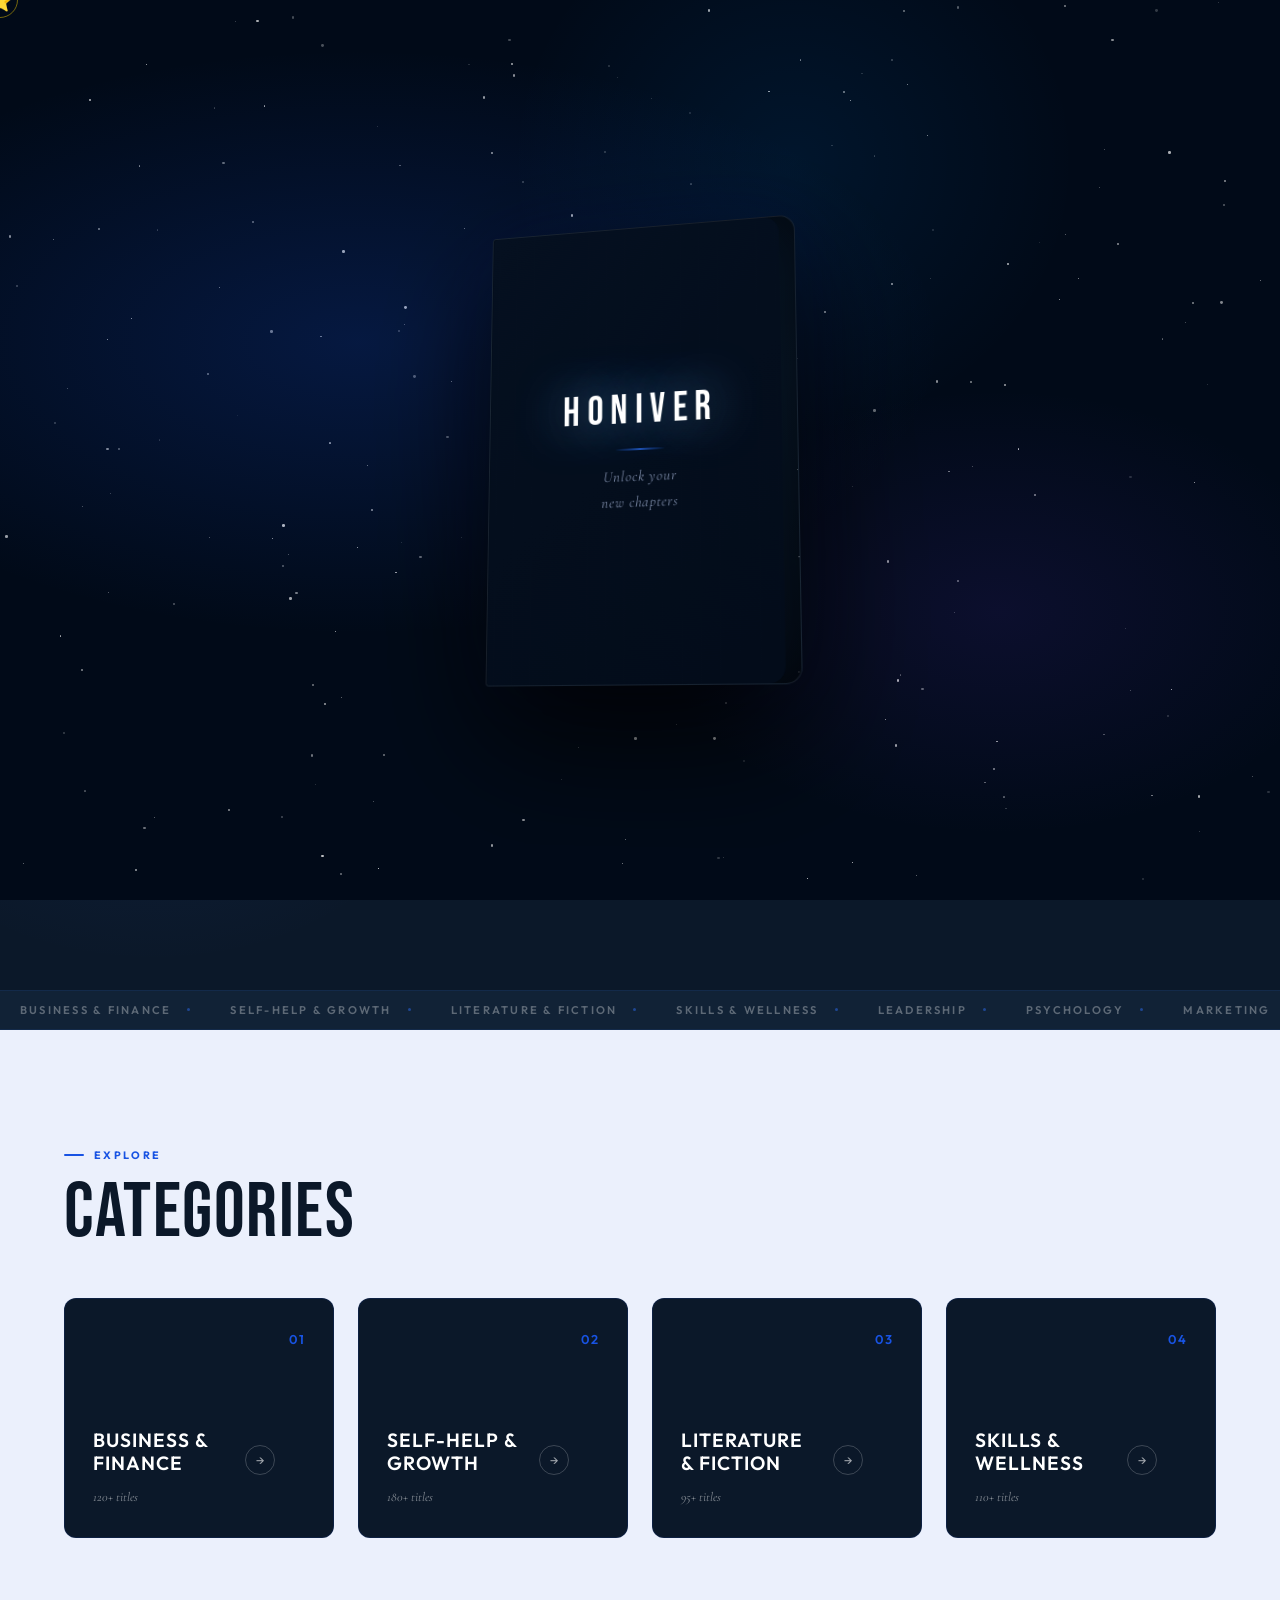
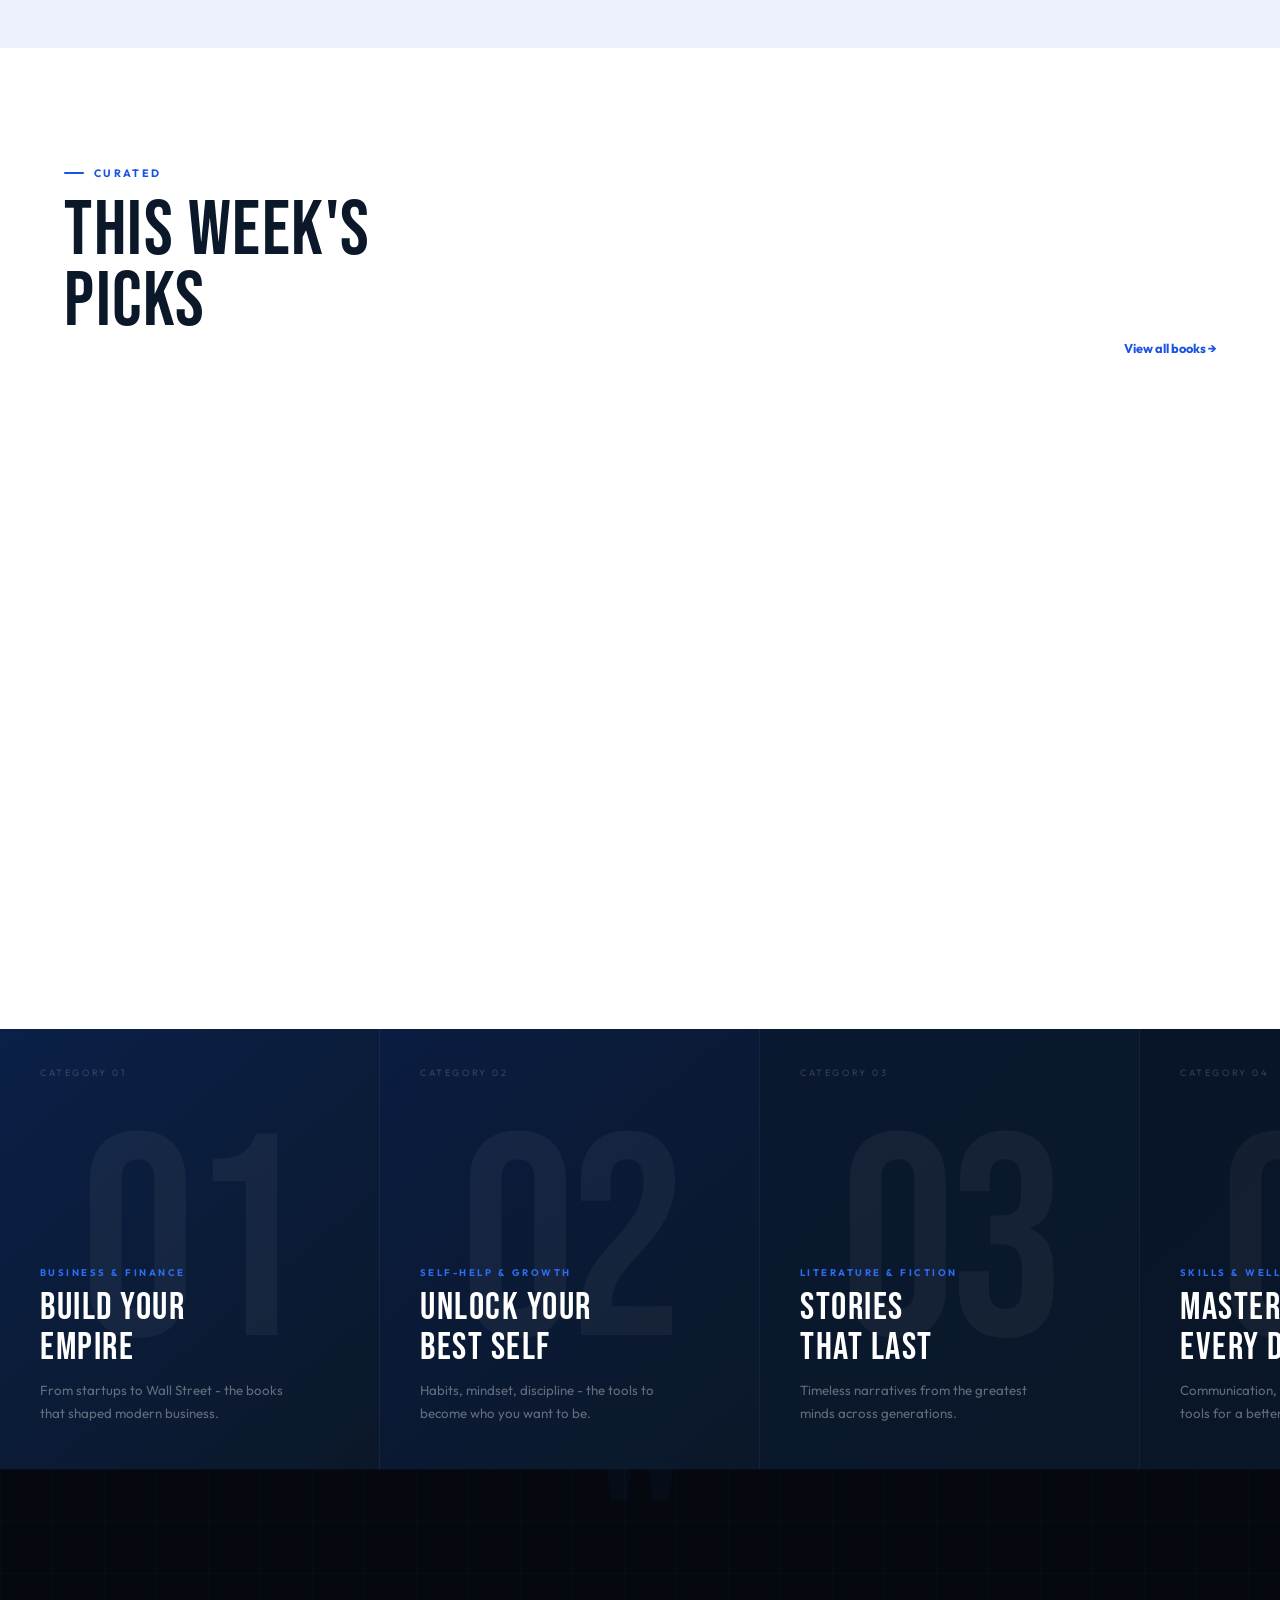
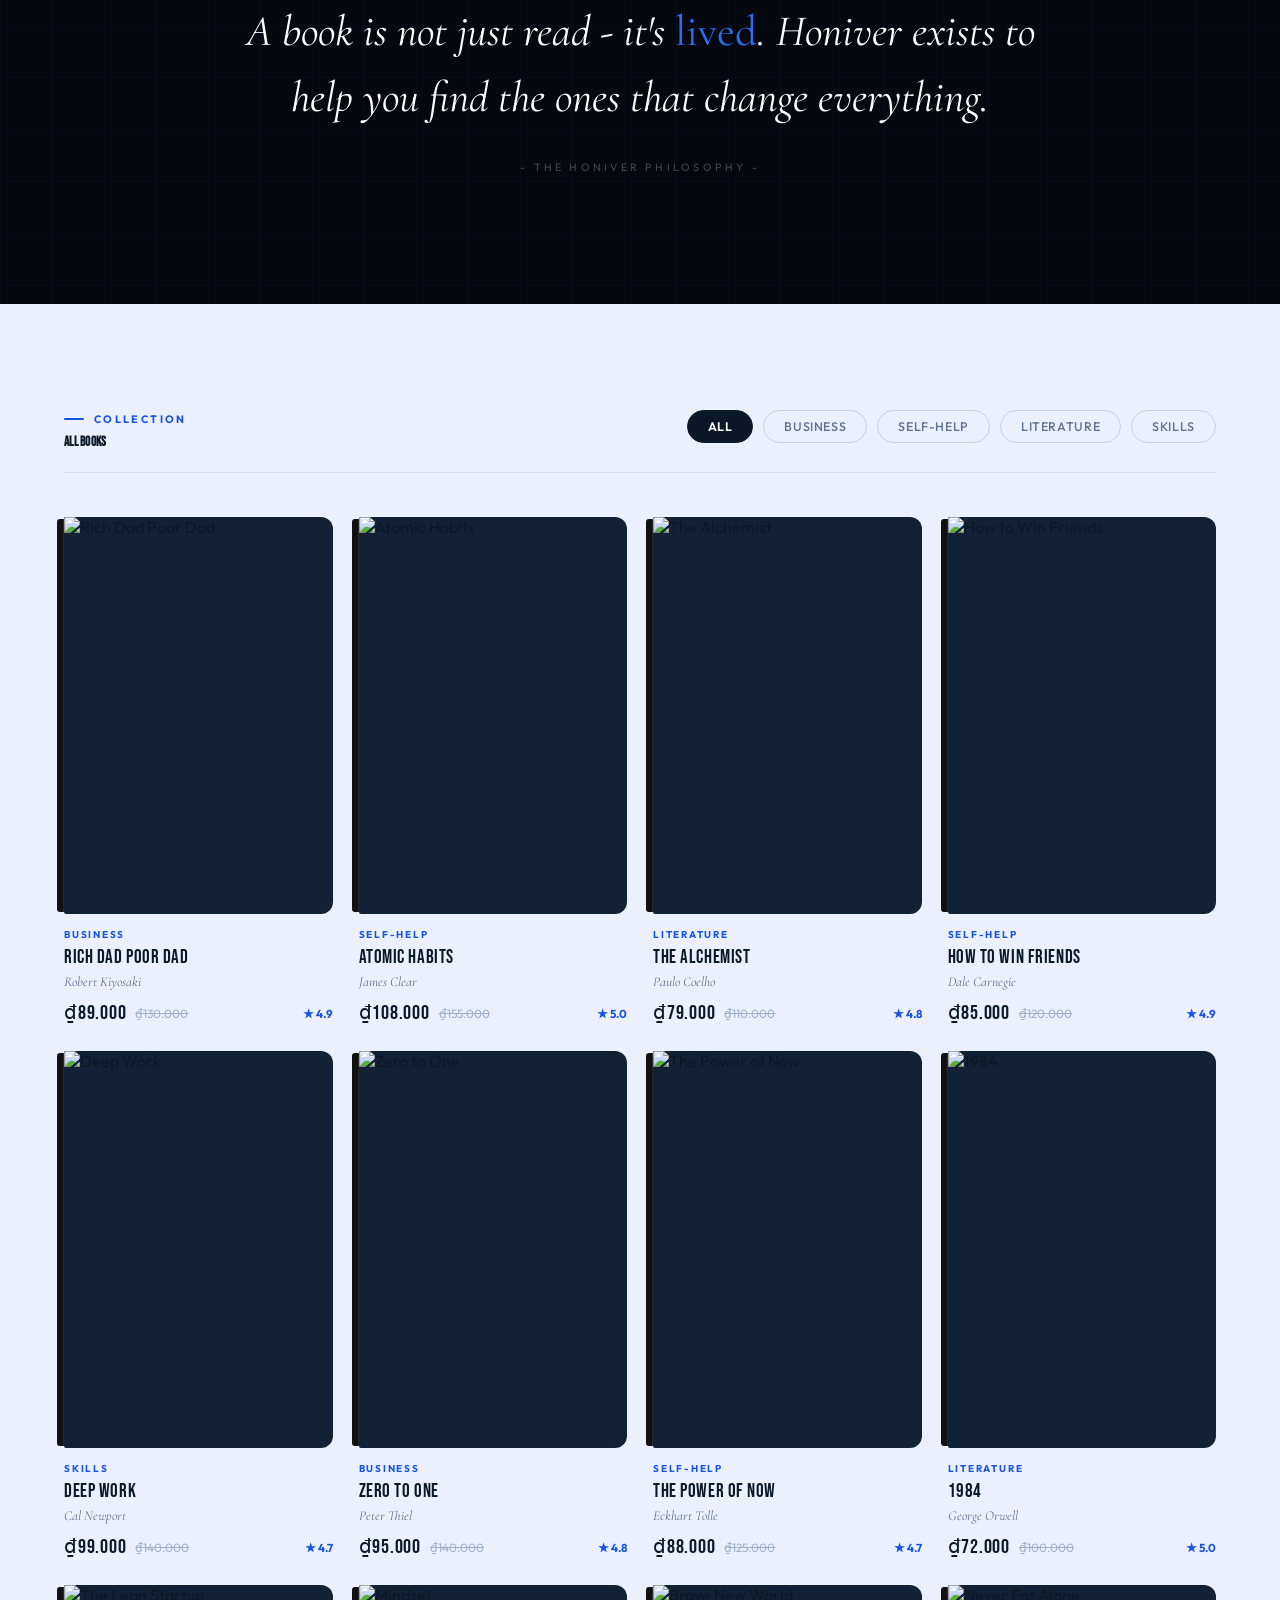
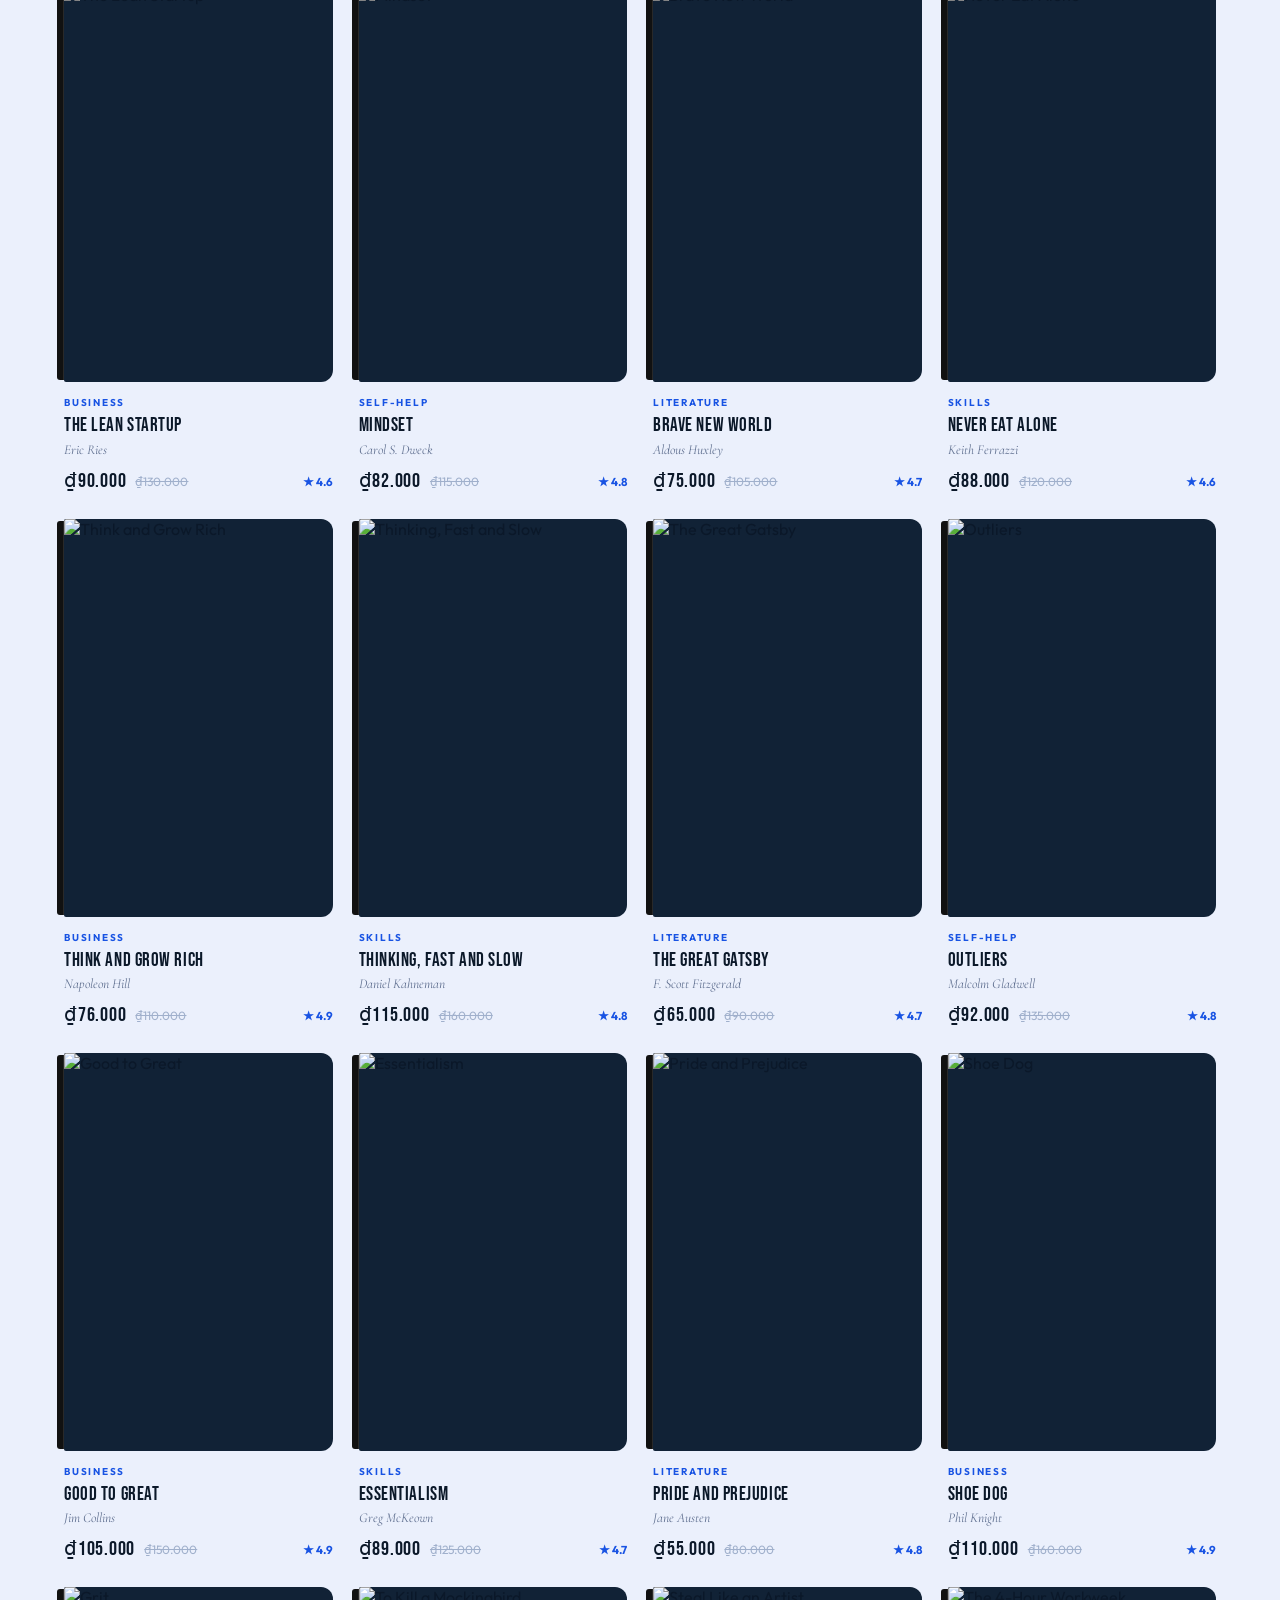
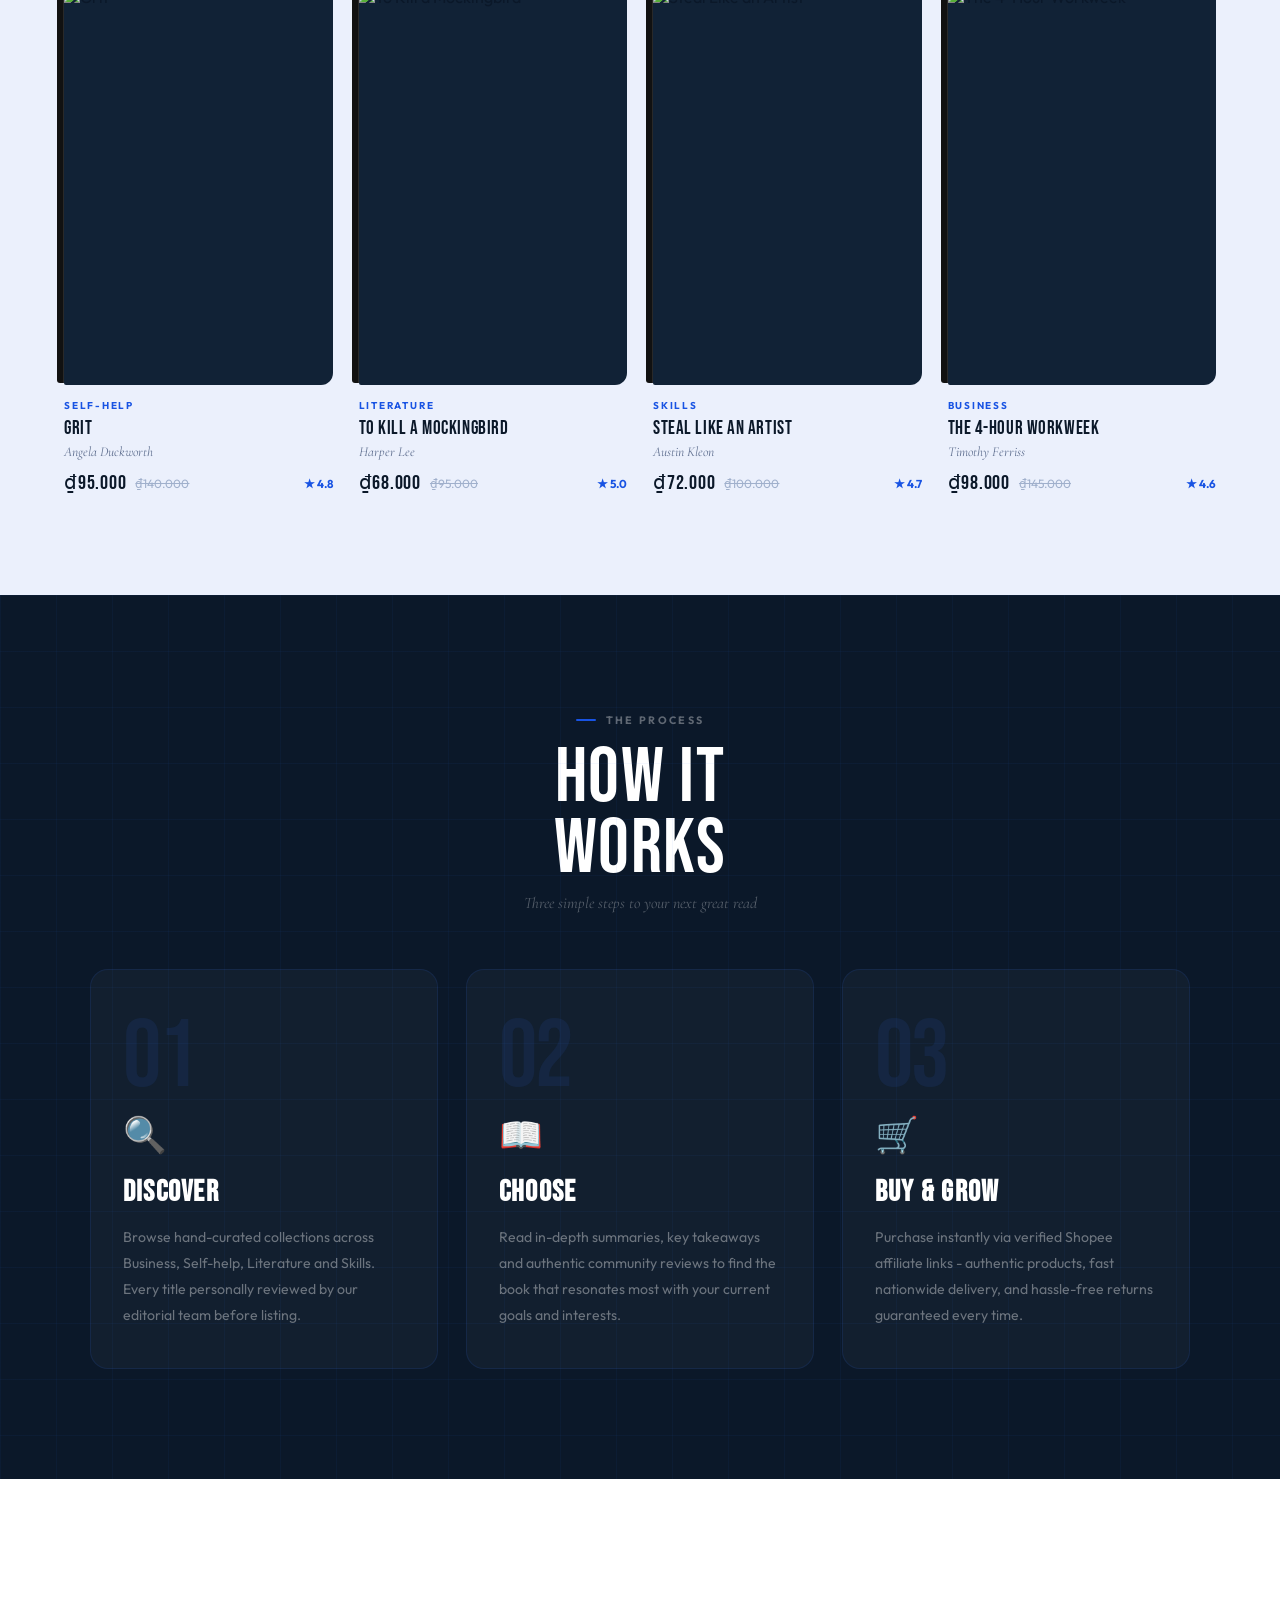
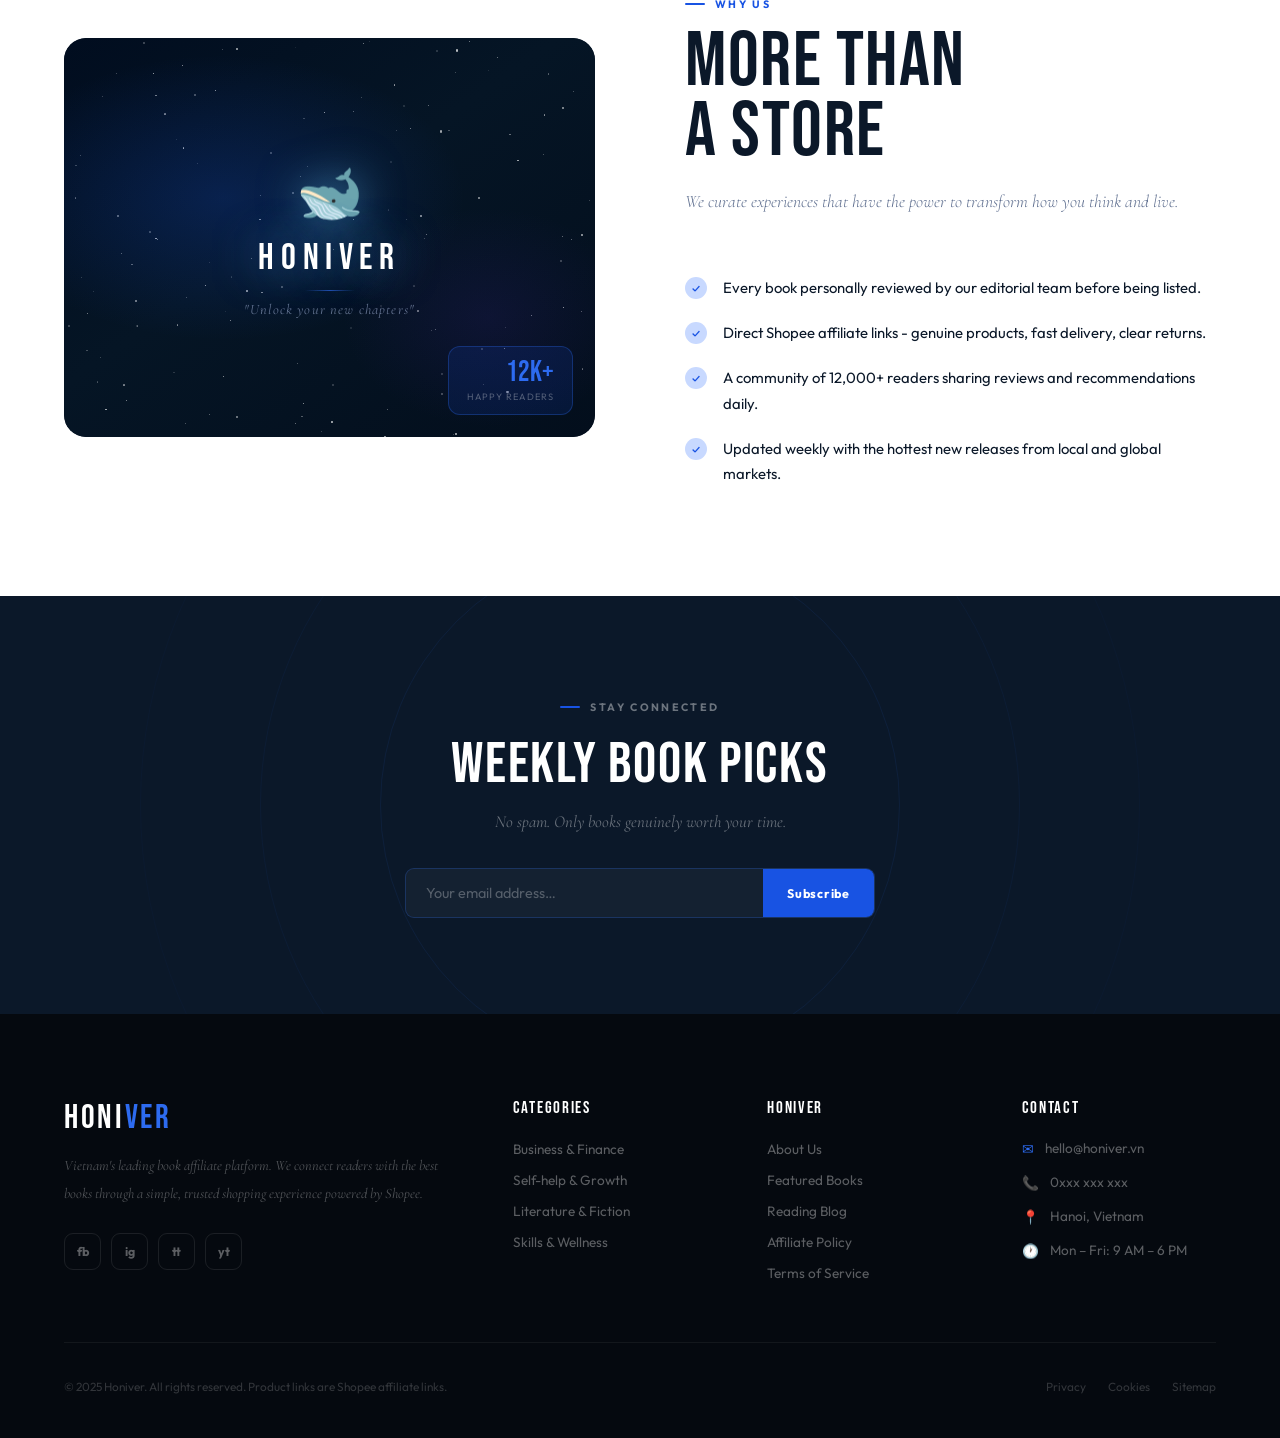
==== commit eb1e0f1d: "Updated" ====
--- a/index.html
+++ b/index.html
@@ -3,7 +3,7 @@
 <head>
 <meta charset="UTF-8">
 <meta name="viewport" content="width=device-width, initial-scale=1.0">
-<title>Honiver — Knowledge on Every Page</title>
+<title>Honiver - Knowledge on Every Page</title>
 <link rel="preconnect" href="https://fonts.googleapis.com">
 <link href="https://fonts.googleapis.com/css2?family=Bebas+Neue&family=Cormorant+Garamond:ital,wght@0,300;0,400;0,600;1,300;1,400&family=Outfit:wght@300;400;500;600&display=swap" rel="stylesheet">
 <script src="https://cdnjs.cloudflare.com/ajax/libs/gsap/3.12.5/gsap.min.js"></script>
@@ -14,7 +14,7 @@
 @keyframes whaleFloat{0%,100%{transform:translateY(0) rotate(-2deg)}50%{transform:translateY(-14px) rotate(2deg)}}
 @keyframes ceGlow{0%,100%{opacity:.2}50%{opacity:.7}}
 
-/* ═══════ INTRO — BOOK OPENING ═══════ */
+/* ═══════ INTRO - BOOK OPENING ═══════ */
 .intro{
   position:fixed;inset:0;background:#010a18;
   z-index:10000;display:flex;align-items:center;justify-content:center;
@@ -108,15 +108,6 @@
   color:rgba(255,255,255,.3);z-index:3;white-space:nowrap;
   animation:ceGlow 2.5s ease-in-out infinite;
 }
-
-/* ═══════ CATEGORY FIX ═══════ */
-#categories .cat-bg{opacity:.65!important;}
-.cat-grid{
-  display:grid!important;
-  grid-template-columns:repeat(4,1fr)!important;
-  gap:20px;margin-top:50px;
-}
-@media(max-width:900px){.cat-grid{grid-template-columns:repeat(2,1fr)!important;}}
 
 /* ═══════ SEARCH DROPDOWN ═══════ */
 .n-search{position:relative;}
@@ -291,6 +282,7 @@
     <li><a href="#shop-main">All Books</a></li>
     <li><a href="#about">About</a></li>
     <li><a href="category.html?cat=all" class="n-cta">More Information</a></li>
+    <li><a href="#" class="nav-login-btn" onclick="openLoginModal(e)">Login</a></li>
   </ul>
   <div class="n-ham" id="ham"><span></span><span></span><span></span></div>
 </nav>
@@ -307,7 +299,7 @@
       <div class="clip-wrap"><span class="h-display blue" id="hd3">WORLD</span></div>
       <div class="clip-wrap"><span class="h-serif-line" id="hd4">waiting to be explored.</span></div>
     </div>
-    <p class="h-desc" id="hdesc">Honiver curates the finest books — business, psychology, literature — at the best prices directly from Shopee.</p>
+    <p class="h-desc" id="hdesc">Honiver curates the finest books - business, psychology, literature - at the best prices directly from Shopee.</p>
     <div class="h-btns" id="hbtns">
       <a href="#featured" class="btn-fill">Explore Books</a>
       <a href="category.html?cat=all" class="btn-line">Browse Categories</a>
@@ -318,12 +310,16 @@
       <div><div class="hs-n">98<em>%</em></div><div class="hs-l">Satisfaction</div></div>
     </div>
   </div>
-  <div class="h-r">
-    <div class="fb fb1" data-id="b1"><div class="fb-face b-c1"><div class="fb-ph">📘</div></div><div class="fb-sp b-c2"></div><div class="fb-sh"></div></div>
-    <div class="fb fb2" data-id="b2"><div class="fb-face b-c3"><div class="fb-ph">📗</div></div><div class="fb-sp b-c4"></div><div class="fb-sh"></div></div>
-    <div class="fb fb3" data-id="b3"><div class="fb-face b-c5"><div class="fb-ph">📓</div></div><div class="fb-sp b-c2"></div><div class="fb-sh"></div></div>
-    <div class="fb fb4" data-id="b4"><div class="fb-face b-c2"><div class="fb-ph">📘</div></div><div class="fb-sp b-c1"></div><div class="fb-sh"></div></div>
-    <div class="fb fb5" data-id="b5"><div class="fb-face b-c4"><div class="fb-ph">📔</div></div><div class="fb-sp b-c3"></div><div class="fb-sh"></div></div>
+  <div class="h-r" id="book-orbit-container">
+    <div class="fb" data-id="b1"><div class="fb-face b-c1"><div class="fb-ph">📘</div></div><div class="fb-sp b-c2"></div><div class="fb-sh"></div></div>
+    <div class="fb" data-id="b2"><div class="fb-face b-c3"><div class="fb-ph">📗</div></div><div class="fb-sp b-c4"></div><div class="fb-sh"></div></div>
+    <div class="fb" data-id="b3"><div class="fb-face b-c5"><div class="fb-ph">📓</div></div><div class="fb-sp b-c2"></div><div class="fb-sh"></div></div>
+    <div class="fb" data-id="b4"><div class="fb-face b-c2"><div class="fb-ph">📘</div></div><div class="fb-sp b-c1"></div><div class="fb-sh"></div></div>
+    <div class="fb" data-id="b24"><div class="fb-face b-c4"><div class="fb-ph">📔</div></div><div class="fb-sp b-c3"></div><div class="fb-sh"></div></div>
+    <div class="fb" data-id="b6"><div class="fb-face b-c1"><div class="fb-ph">📕</div></div><div class="fb-sp b-c5"></div><div class="fb-sh"></div></div>
+    <div class="fb" data-id="b7"><div class="fb-face b-c2"><div class="fb-ph">📙</div></div><div class="fb-sp b-c1"></div><div class="fb-sh"></div></div>
+    <div class="fb" data-id="b13"><div class="fb-face b-c3"><div class="fb-ph">💵</div></div><div class="fb-sp b-c4"></div><div class="fb-sh"></div></div>
+    <div class="fb" data-id="b5"><div class="fb-face b-c5"><div class="fb-ph">📓</div></div><div class="fb-sp b-c2"></div><div class="fb-sh"></div></div>
   </div>
 </section>
 
@@ -353,22 +349,22 @@
   <div class="sec-title" data-reveal>CATEGORIES</div>
   <div class="cat-grid">
     <a class="cat-c" href="category.html?cat=business">
-      <div class="cat-bg" style="background-image:url('https://images.unsplash.com/photo-1460925895917-afdab827c52f?w=600&auto=format&fit=crop');"></div>
+      <div class="cat-bg" style="background-image:url('https://images.unsplash.com/photo-1486406146926-c627a92ad1ab?q=80&w=800&auto=format&fit=crop');"></div>
       <div class="cat-top"><span class="cat-n">01</span></div>
       <div class="cat-bot"><h3>BUSINESS &<br>FINANCE</h3><span class="cat-lbl">120+ titles</span><div class="cat-arr">→</div></div>
     </a>
     <a class="cat-c" href="category.html?cat=self-help">
-      <div class="cat-bg" style="background-image:url('https://images.unsplash.com/photo-1499209974431-9dddcece7f88?w=600&auto=format&fit=crop');"></div>
+      <div class="cat-bg" style="background-image:url('https://images.unsplash.com/photo-1505159940484-eb2b9f2588e2?q=80&w=800&auto=format&fit=crop');"></div>
       <div class="cat-top"><span class="cat-n">02</span></div>
       <div class="cat-bot"><h3>SELF-HELP &<br>GROWTH</h3><span class="cat-lbl">180+ titles</span><div class="cat-arr">→</div></div>
     </a>
     <a class="cat-c" href="category.html?cat=literature">
-      <div class="cat-bg" style="background-image:url('https://images.unsplash.com/photo-1474932430478-367d16b99031?w=600&auto=format&fit=crop');"></div>
+      <div class="cat-bg" style="background-image:url('https://images.unsplash.com/photo-1457369804613-52c61a468e7d?q=80&w=800&auto=format&fit=crop');"></div>
       <div class="cat-top"><span class="cat-n">03</span></div>
       <div class="cat-bot"><h3>LITERATURE<br>& FICTION</h3><span class="cat-lbl">95+ titles</span><div class="cat-arr">→</div></div>
     </a>
     <a class="cat-c" href="category.html?cat=skills">
-      <div class="cat-bg" style="background-image:url('https://images.unsplash.com/photo-1507413245164-6160d8298b31?w=600&auto=format&fit=crop');"></div>
+      <div class="cat-bg" style="background-image:url('https://images.unsplash.com/photo-1499750310107-5fef28a66643?q=80&w=800&auto=format&fit=crop');"></div>
       <div class="cat-top"><span class="cat-n">04</span></div>
       <div class="cat-bot"><h3>SKILLS &<br>WELLNESS</h3><span class="cat-lbl">110+ titles</span><div class="cat-arr">→</div></div>
     </a>
@@ -410,11 +406,11 @@
 <!-- ══════════ HORIZONTAL SCROLL STRIP ══════════ -->
 <div id="hscroll">
   <div class="hs-track" id="hst">
-    <div class="hs-slide" style="background:linear-gradient(140deg,#0B2048,#0B1829)"><div class="hs-label">CATEGORY 01</div><div class="hs-num">01</div><div class="hs-c"><div class="hs-cat">Business &amp; Finance</div><div class="hs-title">BUILD YOUR<br>EMPIRE</div><div class="hs-desc">From startups to Wall Street — the books that shaped modern business.</div></div></div>
-    <div class="hs-slide" style="background:linear-gradient(140deg,#0A1C40,#0B1829)"><div class="hs-label">CATEGORY 02</div><div class="hs-num">02</div><div class="hs-c"><div class="hs-cat">Self-help &amp; Growth</div><div class="hs-title">UNLOCK YOUR<br>BEST SELF</div><div class="hs-desc">Habits, mindset, discipline — the tools to become who you want to be.</div></div></div>
+    <div class="hs-slide" style="background:linear-gradient(140deg,#0B2048,#0B1829)"><div class="hs-label">CATEGORY 01</div><div class="hs-num">01</div><div class="hs-c"><div class="hs-cat">Business &amp; Finance</div><div class="hs-title">BUILD YOUR<br>EMPIRE</div><div class="hs-desc">From startups to Wall Street - the books that shaped modern business.</div></div></div>
+    <div class="hs-slide" style="background:linear-gradient(140deg,#0A1C40,#0B1829)"><div class="hs-label">CATEGORY 02</div><div class="hs-num">02</div><div class="hs-c"><div class="hs-cat">Self-help &amp; Growth</div><div class="hs-title">UNLOCK YOUR<br>BEST SELF</div><div class="hs-desc">Habits, mindset, discipline - the tools to become who you want to be.</div></div></div>
     <div class="hs-slide" style="background:linear-gradient(140deg,#091830,#0B1829)"><div class="hs-label">CATEGORY 03</div><div class="hs-num">03</div><div class="hs-c"><div class="hs-cat">Literature &amp; Fiction</div><div class="hs-title">STORIES<br>THAT LAST</div><div class="hs-desc">Timeless narratives from the greatest minds across generations.</div></div></div>
-    <div class="hs-slide" style="background:linear-gradient(140deg,#081428,#0B1829)"><div class="hs-label">CATEGORY 04</div><div class="hs-num">04</div><div class="hs-c"><div class="hs-cat">Skills &amp; Wellness</div><div class="hs-title">MASTER<br>EVERY DAY</div><div class="hs-desc">Communication, health, focus — practical tools for a better life.</div></div></div>
-    <div class="hs-slide" style="background:linear-gradient(140deg,#0B2048,#0B1829)"><div class="hs-label">EXPLORE MORE</div><div class="hs-num">+</div><div class="hs-c"><div class="hs-cat">Honiver</div><div class="hs-title">500+<br>TITLES</div><div class="hs-desc">New arrivals every week — never run out of your next great read.</div></div></div>
+    <div class="hs-slide" style="background:linear-gradient(140deg,#081428,#0B1829)"><div class="hs-label">CATEGORY 04</div><div class="hs-num">04</div><div class="hs-c"><div class="hs-cat">Skills &amp; Wellness</div><div class="hs-title">MASTER<br>EVERY DAY</div><div class="hs-desc">Communication, health, focus - practical tools for a better life.</div></div></div>
+    <div class="hs-slide" style="background:linear-gradient(140deg,#0B2048,#0B1829)"><div class="hs-label">EXPLORE MORE</div><div class="hs-num">+</div><div class="hs-c"><div class="hs-cat">Honiver</div><div class="hs-title">500+<br>TITLES</div><div class="hs-desc">New arrivals every week - never run out of your next great read.</div></div></div>
   </div>
 </div>
 
@@ -422,8 +418,8 @@
 <section id="quote">
   <div class="q-grid"></div>
   <div class="q-mark">"</div>
-  <p class="q-txt" id="qtxt">A book is not just read — it's <em>lived</em>. Honiver exists to help you find the ones that change everything.</p>
-  <div class="q-by">— The Honiver Philosophy</div>
+  <p class="q-txt" id="qtxt">A book is not just read - it's <em>lived</em>. Honiver exists to help you find the ones that change everything.</p>
+  <div class="q-by">- The Honiver Philosophy -</div>
 </section>
 
 <!-- ══════════ ALL BOOKS ══════════ -->
@@ -474,7 +470,7 @@
         <div class="hiw-num">03</div>
         <div class="hiw-icon">🛒</div>
         <h3>Buy & Grow</h3>
-        <p>Purchase instantly via verified Shopee affiliate links — authentic products, fast nationwide delivery, and hassle-free returns guaranteed every time.</p>
+        <p>Purchase instantly via verified Shopee affiliate links - authentic products, fast nationwide delivery, and hassle-free returns guaranteed every time.</p>
         <div class="hiw-accent"></div>
       </div>
     </div>
@@ -504,7 +500,7 @@
     <p class="sec-desc">We curate experiences that have the power to transform how you think and live.</p>
     <ul class="ab-list">
       <li><div class="ab-icon">✓</div>Every book personally reviewed by our editorial team before being listed.</li>
-      <li><div class="ab-icon">✓</div>Direct Shopee affiliate links — genuine products, fast delivery, clear returns.</li>
+      <li><div class="ab-icon">✓</div>Direct Shopee affiliate links - genuine products, fast delivery, clear returns.</li>
       <li><div class="ab-icon">✓</div>A community of 12,000+ readers sharing reviews and recommendations daily.</li>
       <li><div class="ab-icon">✓</div>Updated weekly with the hottest new releases from local and global markets.</li>
     </ul>
@@ -610,7 +606,7 @@
   });
 });
 
-/* INITIAL RENDER — all books visible immediately */
+/* INITIAL RENDER - all books visible immediately */
 renderShop('all');
 
 /* ─── FEATURED click → product page ─── */
@@ -621,5 +617,39 @@
   });
 });
 </script>
+<div class="modal-bg" id="auth-modal">
+  <div class="modal-box auth-box">
+    <button class="modal-x" onclick="closeLoginModal()">✕</button>
+    
+    <div class="auth-left">
+      <div class="auth-whale-cosmic">🐋</div>
+    </div>
+    
+    <div class="auth-right">
+      <h2 class="auth-title">Welcome to Honiver</h2>
+      
+      <button class="auth-btn" onclick="doLogin('Google User')">
+        <svg width="18" height="18" viewBox="0 0 24 24"><path fill="#4285F4" d="M22.56 12.25c0-.78-.07-1.53-.2-2.25H12v4.26h5.92c-.26 1.37-1.04 2.53-2.21 3.31v2.77h3.57c2.08-1.92 3.28-4.74 3.28-8.09z"/><path fill="#34A853" d="M12 23c2.97 0 5.46-.98 7.28-2.66l-3.57-2.77c-.98.66-2.23 1.06-3.71 1.06-2.86 0-5.29-1.93-6.16-4.53H2.18v2.84C3.99 20.53 7.7 23 12 23z"/><path fill="#FBBC05" d="M5.84 14.09c-.22-.66-.35-1.36-.35-2.09s.13-1.43.35-2.09V7.07H2.18C1.43 8.55 1 10.22 1 12s.43 3.45 1.18 4.93l2.85-2.22.81-.62z"/><path fill="#EA4335" d="M12 5.38c1.62 0 3.06.56 4.21 1.64l3.15-3.15C17.45 2.09 15.02 1 12 1 7.7 1 3.99 3.47 2.18 7.07l3.66 2.84c.87-2.6 3.3-4.53 6.16-4.53z"/></svg>
+        Sign In with Google
+      </button>
+      
+      <button class="auth-btn" onclick="doLogin('Apple User')">
+        <svg width="18" height="18" viewBox="0 0 24 24"><path fill="#000" d="M17.05 20.28c-.98.95-2.05.8-3.08.35-1.09-.46-2.09-.48-3.24 0-1.44.62-2.2.44-3.06-.35C2.79 15.25 3.51 7.59 9.05 7.31c1.35.07 2.29.74 3.08.8 1.18-.04 2.34-.85 3.73-.74 1.61.13 2.91.82 3.72 2.18-3.2 1.83-2.67 5.86.38 7.06-.69 1.58-1.57 2.91-2.91 3.67zM12.03 7.25c-.15-2.23 1.66-4.07 3.74-4.25.32 2.31-1.78 4.31-3.74 4.25z"/></svg>
+        Sign In with Apple
+      </button>
+      
+      <div class="auth-divider">or</div>
+      
+      <div class="auth-input-group">
+        <input type="text" id="auth-name" class="auth-input" placeholder="Enter your name..." onkeypress="if(event.key==='Enter') doLogin()">
+        <button class="auth-submit" onclick="doLogin()">Sign In with Name</button>
+      </div>
+      
+      <p class="auth-terms">
+        By clicking, you agree to our <a href="#">Terms of Service</a> and acknowledge that you have read and understand our <a href="#">Privacy Policy</a>.
+      </p>
+    </div>
+  </div>
+</div>
 </body>
 </html>
--- a/style.css
+++ b/style.css
@@ -634,7 +634,7 @@
   margin-top: 5px;
 }
 
-/* Right — 3D books */
+/* Right - 3D books */
 .h-r {
   position: relative;
   height: 600px;
@@ -728,45 +728,26 @@
   background: linear-gradient(145deg, #0d2440, #06121f);
 }
 
-/* positions */
-.fb1 {
-  width: 158px;
-  height: 222px;
-  top: 2%;
-  left: 16%;
-  box-shadow: -20px 30px 60px rgba(0, 0, 0, .6)
-}
-
-.fb2 {
-  width: 138px;
-  height: 196px;
-  top: 20%;
-  left: 57%;
-  box-shadow: 20px 26px 50px rgba(0, 0, 0, .55)
-}
-
-.fb3 {
-  width: 150px;
-  height: 212px;
-  top: 49%;
-  left: 2%;
-  box-shadow: -16px 24px 44px rgba(0, 0, 0, .5)
-}
-
-.fb4 {
-  width: 168px;
-  height: 236px;
-  top: 44%;
-  left: 39%;
-  box-shadow: 24px 34px 64px rgba(0, 0, 0, .6)
-}
-
-.fb5 {
-  width: 124px;
-  height: 178px;
-  top: 66%;
-  left: 69%;
-  box-shadow: -12px 20px 38px rgba(0, 0, 0, .45)
+/* ─── CẤU HÌNH VỊ TRÍ CHO SLIDER LUÂN PHIÊN ─── */
+.h-r {
+  position: relative;
+  height: 600px;
+  z-index: 2;
+  perspective: 1500px; /* Tạo độ sâu không gian 3D */
+  display: flex;
+  align-items: center;
+  justify-content: center;
+}
+
+.fb {
+  position: absolute;
+  /* TĂNG MẠNH KÍCH THƯỚC (Rộng x Cao) */
+  width: 210px !important;  
+  height: 296px !important; 
+  /* ĐẨY TOÀN BỘ ĐỘI HÌNH LÊN TRÊN ĐỂ LẤP KHOẢNG TRỐNG */
+  margin-top: -80px;        
+  transform-style: preserve-3d;
+  cursor: pointer;
 }
 
 /* ═══════════════════════════════════════
@@ -874,24 +855,34 @@
 
 .cat-grid {
   display: grid;
-  grid-template-columns: repeat(auto-fit, minmax(240px, 1fr));
-  gap: 20px;
+  grid-template-columns: repeat(4, 1fr) !important; /* Ép cứng luôn luôn 4 cột */
+  gap: 24px;
   margin-top: 50px;
+  width: 100%;
+}
+
+@media(max-width: 1024px) {
+  .cat-grid { grid-template-columns: repeat(2, 1fr) !important; } /* Màn hình iPad tự chia 2 cột */
+}
+
+@media(max-width: 600px) {
+  .cat-grid { grid-template-columns: 1fr !important; } /* Màn hình điện thoại 1 cột */
 }
 
 .cat-c {
-  background: var(--navy);
+  background: var(--navy) !important; /* Khóa màu nền xanh đen để chữ trắng luôn nổi bật */
   border: 1px solid var(--bdr);
   border-radius: 12px;
-  padding: 30px;
+  padding: 32px 28px;
   display: flex;
   flex-direction: column;
   justify-content: space-between;
-  min-height: 220px;
-  transition: all .3s;
+  min-height: 240px;
+  transition: all .35s var(--ease-out);
   text-decoration: none;
   position: relative;
   overflow: hidden;
+  opacity: 1; 
 }
 
 .cat-bg {
@@ -899,8 +890,8 @@
   inset: 0;
   background-size: cover;
   background-position: center;
-  opacity: 0.35;
-  transition: opacity 0.4s, transform 0.6s;
+  opacity: 0.55; /* Độ sáng mặc định vừa phải */
+  transition: opacity 0.4s, transform 0.6s var(--ease-out);
   z-index: 1;
 }
 
@@ -908,12 +899,13 @@
   content: '';
   position: absolute;
   inset: 0;
-  background: linear-gradient(to top, rgba(11, 24, 41, .9), transparent);
+  /* Lớp gradient đen mượt mà từ dưới lên để làm nổi bật chữ màu trắng */
+  background: linear-gradient(to top, rgba(11, 24, 41, 0.95) 0%, rgba(11, 24, 41, 0.15) 100%);
 }
 
 .cat-c:hover .cat-bg {
-  opacity: 0.6;
-  transform: scale(1.05);
+  opacity: 0.85; /* Sáng bừng lên khi trỏ chuột */
+  transform: scale(1.08); /* Phóng to ảnh nghệ thuật */
 }
 
 .cat-c:hover {
@@ -1021,6 +1013,7 @@
 }
 
 .bk {
+  position: relative; /* THÊM DÒNG NÀY ĐỂ NEO GIỮ CÁC BADGE NHƯ TOP PICK, BESTSELLER */
   cursor: pointer;
   opacity: 0;
   transform: translateY(48px);
@@ -2013,4 +2006,184 @@
     width: 290px;
     padding: 30px
   }
+}
+/* ═══════════════════════════════════════
+   SPLIT LOGIN & REVIEW FORM INTEGRATION
+═══════════════════════════════════════ */
+.nav-login-btn {
+  background: rgba(24, 83, 227, 0.1) !important;
+  color: var(--blue) !important;
+  border: 1px solid var(--blue);
+}
+.nav-login-btn:hover {
+  background: var(--blue) !important;
+  color: #fff !important;
+}
+
+/* Khung Login Chia Đôi */
+.auth-box {
+  max-width: 850px !important;
+  width: 95%;
+  padding: 0 !important;
+  display: flex;
+  flex-direction: row;
+  background: #020a16 !important; /* Tông màu đêm tối sâu thẳm */
+  overflow: hidden;
+  text-align: left;
+  border: 1px solid rgba(255, 255, 255, 0.08);
+}
+
+/* Cột trái: Cá voi giữa bầu trời sao */
+.auth-left {
+  width: 50%;
+  background: url('https://images.unsplash.com/photo-1506318137071-a8e063b4bec0?q=80&w=800&auto=format&fit=crop') center/cover;
+  position: relative;
+  display: flex;
+  align-items: center;
+  justify-content: center;
+  box-shadow: inset -20px 0 40px rgba(2, 10, 22, 0.8);
+}
+.auth-whale-cosmic {
+  font-size: 5.5rem;
+  filter: drop-shadow(0 0 25px rgba(45, 107, 240, 0.95)) drop-shadow(0 0 50px rgba(100, 180, 255, 0.5));
+  animation: whaleFloat 4s ease-in-out infinite; /* Dùng lại hiệu ứng lướt sóng có sẵn */
+  user-select: none;
+}
+
+.auth-right {
+  width: 50%;
+  padding: 50px 45px;
+  display: flex;
+  flex-direction: column;
+  justify-content: center;
+  position: relative;
+}
+.auth-box .modal-x {
+  top: 15px;
+  right: 20px;
+  color: rgba(255, 255, 255, 0.4);
+  z-index: 10;
+}
+.auth-box .modal-x:hover { color: #fff; }
+.auth-title {
+  font-family: var(--f-serif);
+  font-size: 2.1rem;
+  font-style: italic;
+  color: #fff;
+  text-align: center;
+  margin-bottom: 25px;
+}
+.auth-btn {
+  display: flex;
+  align-items: center;
+  justify-content: center;
+  gap: 12px;
+  width: 100%;
+  padding: 13px;
+  margin-bottom: 14px;
+  background: #fff;
+  color: #000;
+  border: none;
+  border-radius: 8px;
+  font-family: var(--f-body);
+  font-size: .95rem;
+  font-weight: 600;
+  cursor: pointer;
+  transition: opacity .2s;
+}
+.auth-btn:hover { opacity: 0.9; }
+.auth-divider {
+  display: flex;
+  align-items: center;
+  text-align: center;
+  color: rgba(255, 255, 255, 0.25);
+  font-size: .8rem;
+  margin: 8px 0 16px;
+}
+.auth-divider::before, .auth-divider::after {
+  content: '';
+  flex: 1;
+  border-bottom: 1px solid rgba(255, 255, 255, 0.08);
+}
+.auth-divider:not(:empty)::before { margin-right: .8em; }
+.auth-divider:not(:empty)::after { margin-left: .8em; }
+.auth-input-group { display: flex; flex-direction: column; gap: 10px; }
+.auth-input {
+  background: rgba(255, 255, 255, 0.04);
+  color: #fff;
+  border: 1px solid rgba(255, 255, 255, 0.15);
+  padding: 13px 16px;
+  border-radius: 8px;
+  font-family: var(--f-body);
+}
+.auth-input:focus { border-color: var(--blue); outline: none; }
+.auth-submit {
+  background: var(--blue);
+  color: #fff;
+  padding: 13px;
+  border: none;
+  border-radius: 8px;
+  font-weight: 600;
+  font-family: var(--f-body);
+  cursor: pointer;
+  margin-bottom: 20px;
+  transition: background .2s;
+}
+.auth-submit:hover { background: var(--blue2); }
+.auth-terms { font-size: .7rem; color: rgba(255, 255, 255, 0.35); text-align: center; line-height: 1.6; }
+.auth-terms a { color: #4CAF50; text-decoration: none; }
+.auth-terms a:hover { text-decoration: underline; }
+
+/* ─── STYLE CHO KHU VỰC REVIEW FORM (TRANG PRODUCT) ─── */
+.rv-write-box {
+  background: #fff;
+  border: 1px solid var(--bdr);
+  border-radius: 12px;
+  padding: 28px;
+  margin-bottom: 35px;
+  box-shadow: 0 4px 20px rgba(24, 83, 227, 0.02);
+}
+.rv-login-req {
+  text-align: center;
+  font-size: 1rem;
+  color: var(--muted);
+  padding: 10px 0;
+}
+.rv-login-req a {
+  color: var(--blue);
+  font-weight: 600;
+  text-decoration: underline;
+}
+.rv-form-area select {
+  padding: 10px 14px;
+  border-radius: 6px;
+  border: 1px solid var(--bdr);
+  font-family: var(--f-body);
+  color: var(--navy);
+  outline: none;
+  margin-bottom: 16px;
+  background: var(--off);
+  cursor: pointer;
+}
+.rv-form-area textarea {
+  width: 100%;
+  padding: 16px;
+  border-radius: 8px;
+  border: 1px solid var(--bdr);
+  font-family: var(--f-body);
+  font-size: .95rem;
+  color: var(--navy);
+  margin-bottom: 16px;
+  outline: none;
+  resize: vertical;
+}
+.rv-form-area textarea:focus {
+  border-color: var(--blue);
+}
+
+@media(max-width: 768px) {
+  .auth-box { flex-direction: column; }
+  .auth-left { width: 100%; height: 180px; box-shadow: inset 0 -20px 30px rgba(2, 10, 22, 0.8); }
+  .auth-whale-cosmic { font-size: 4rem; }
+  .auth-right { width: 100%; padding: 35px 25px; }
 }
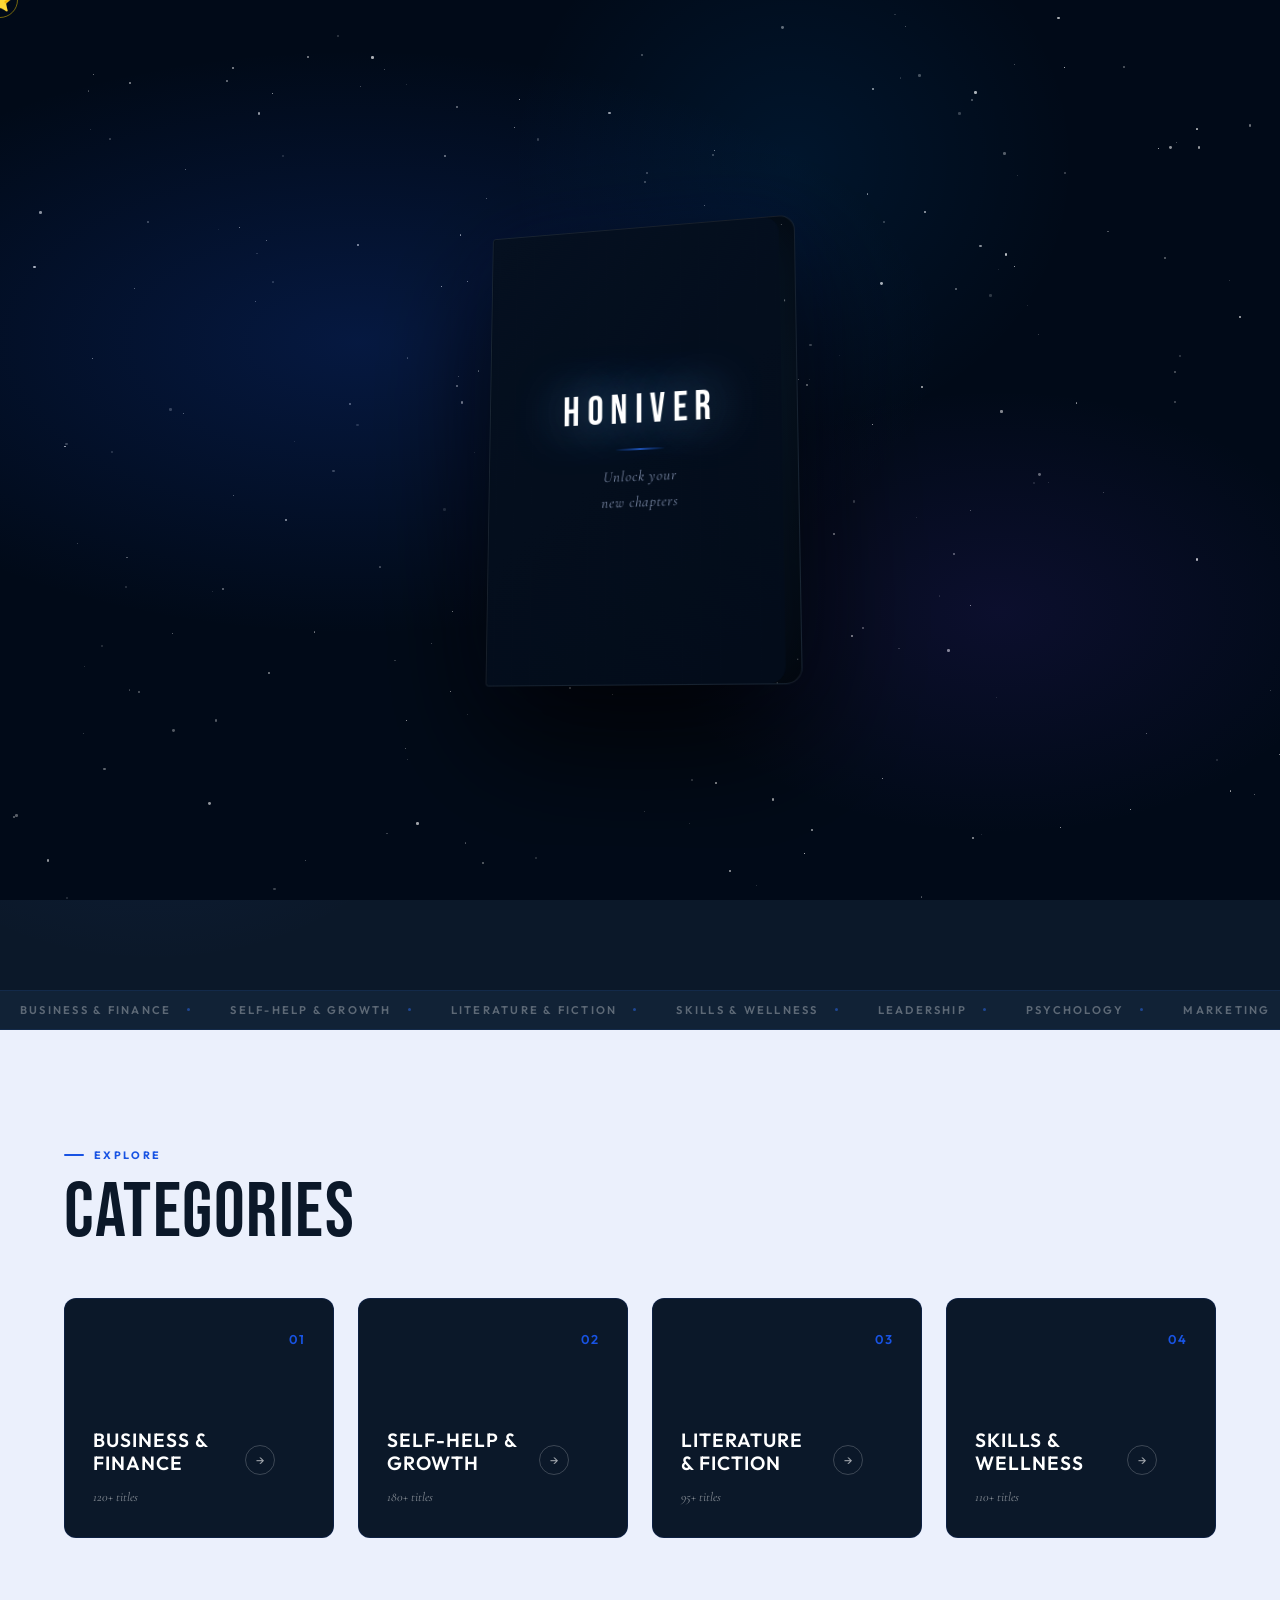
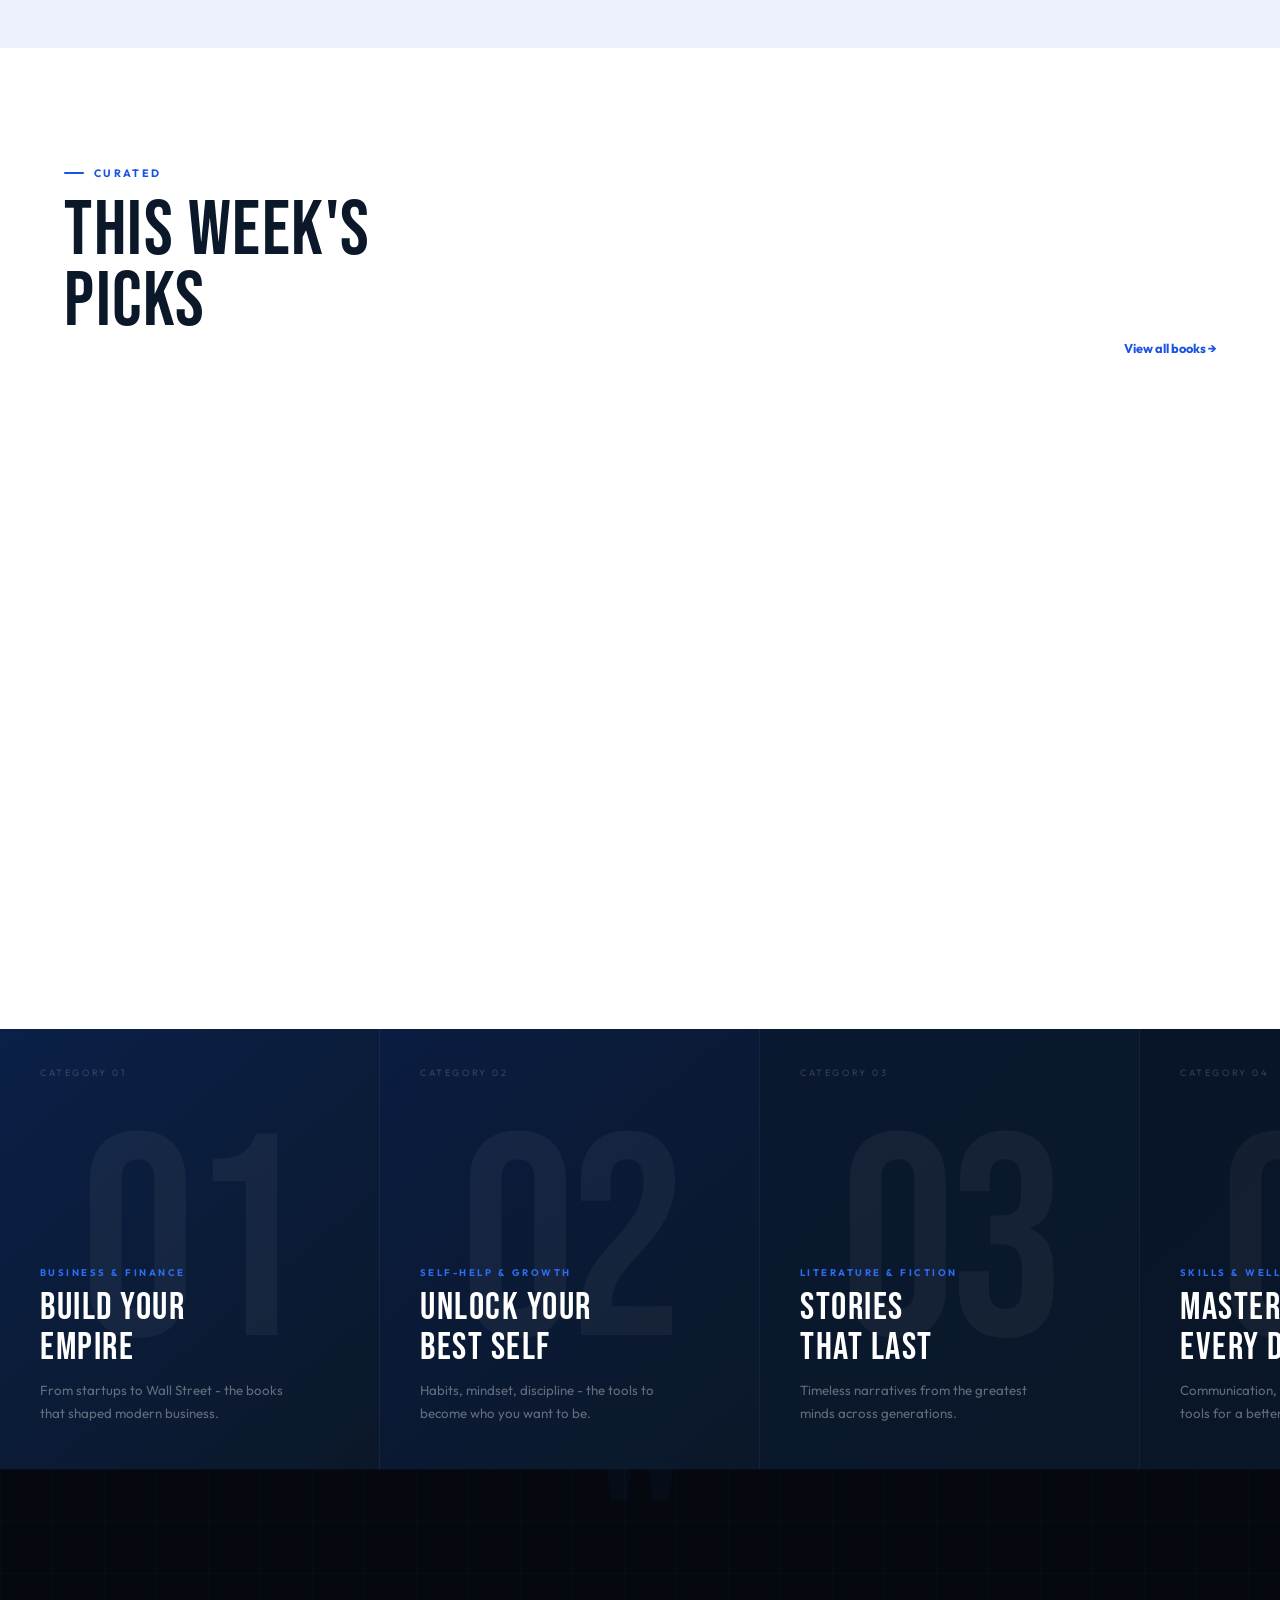
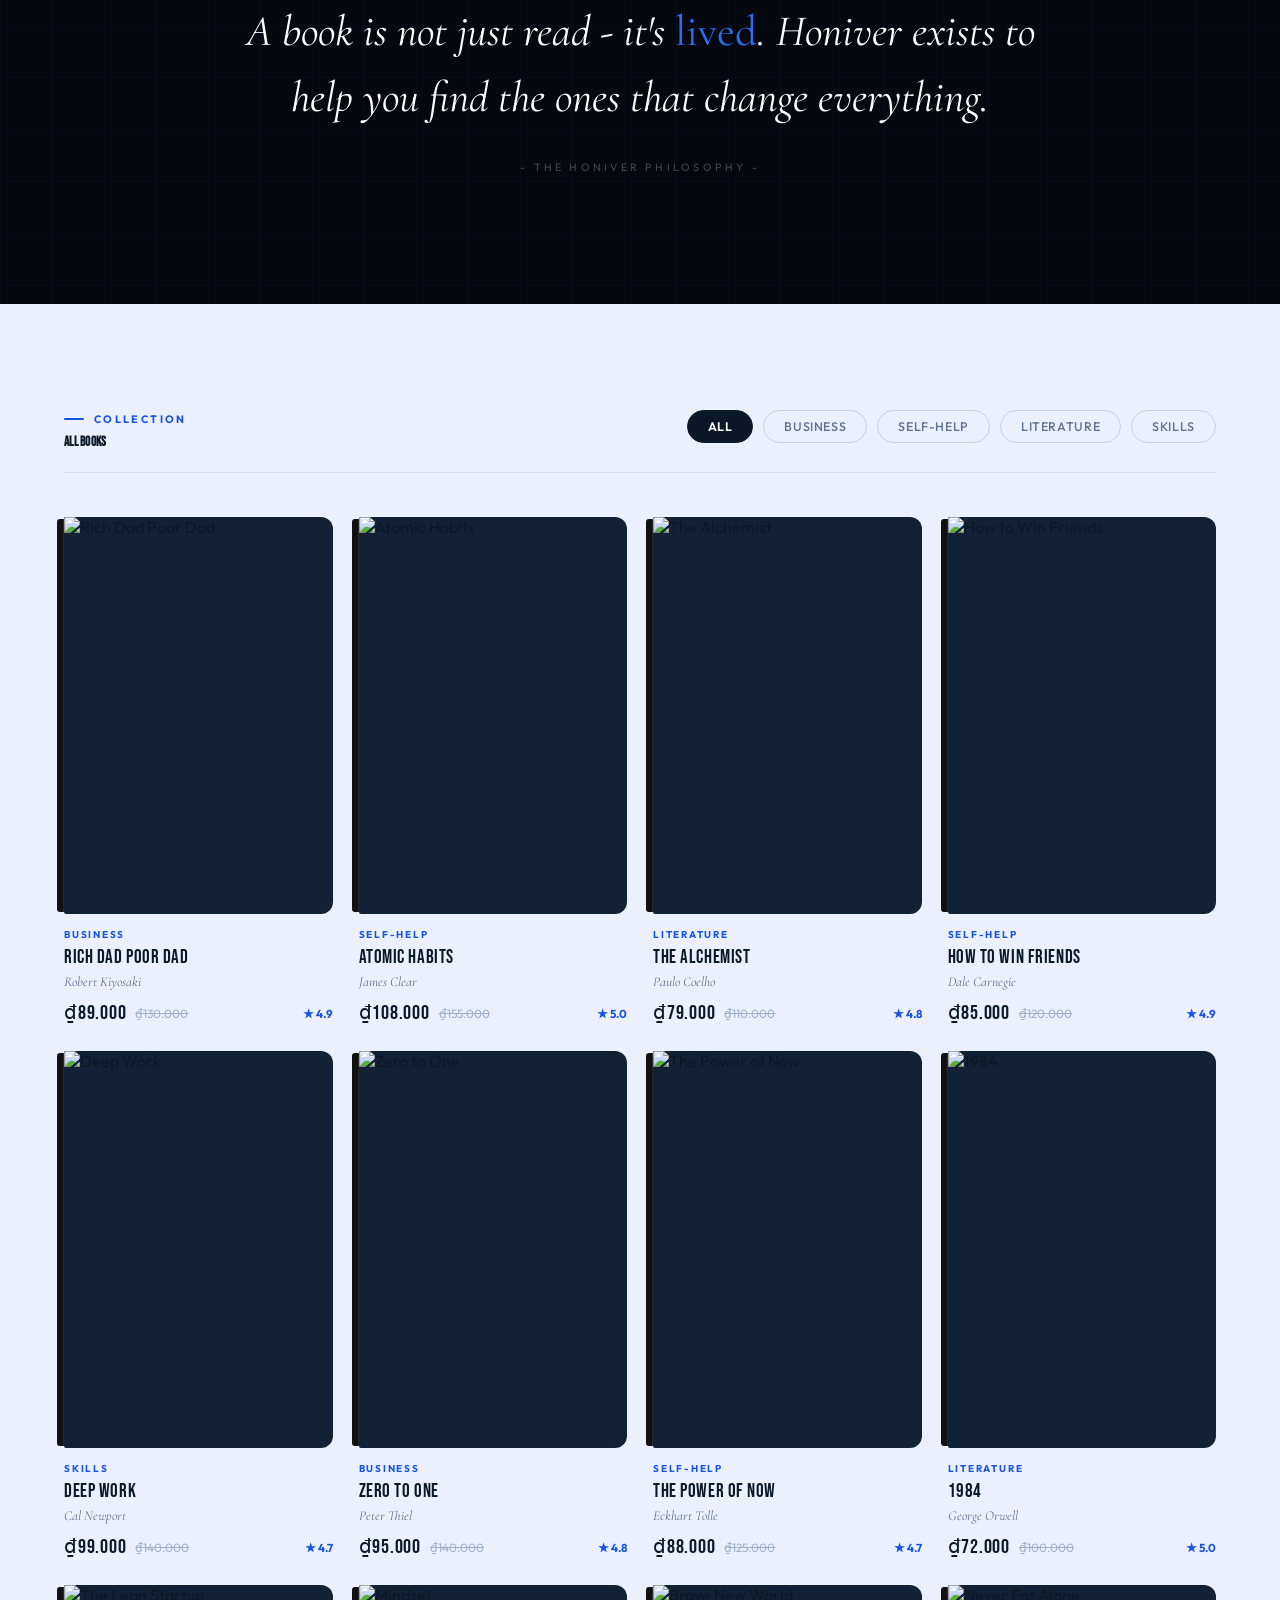
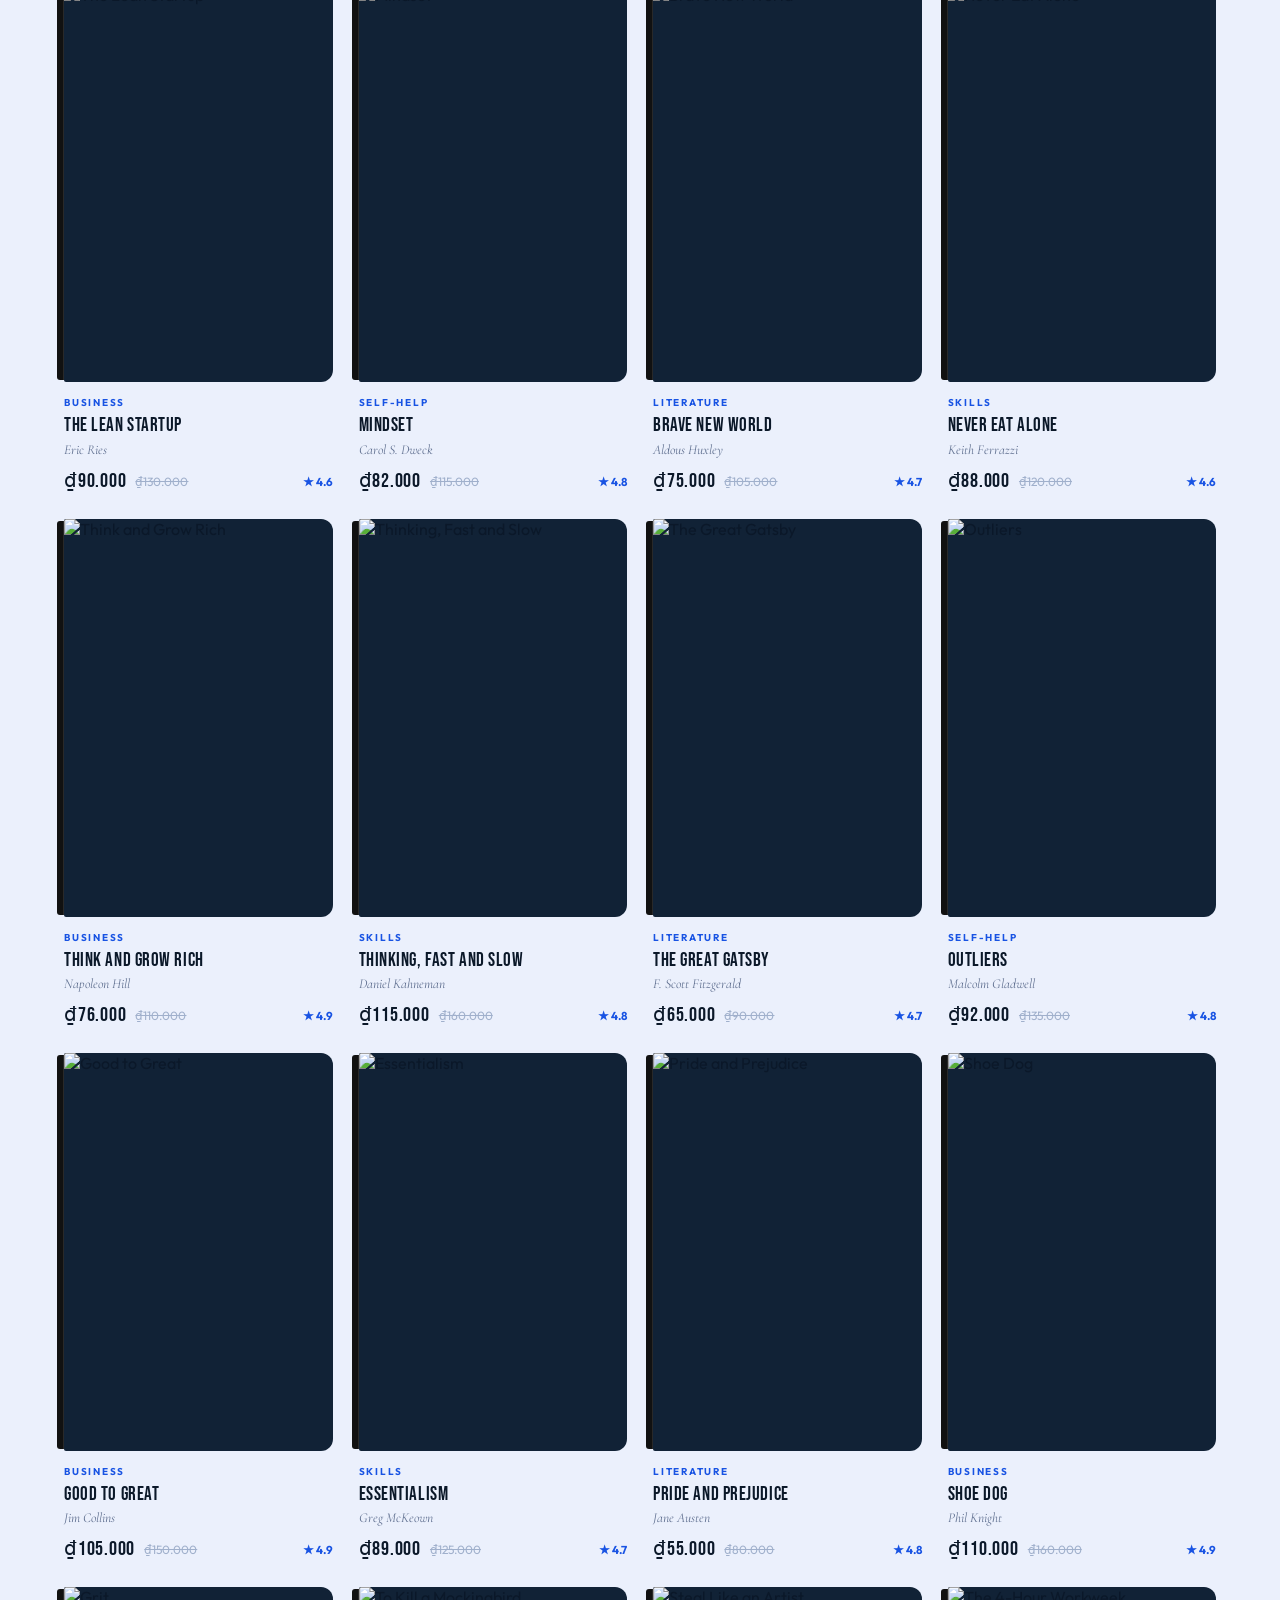
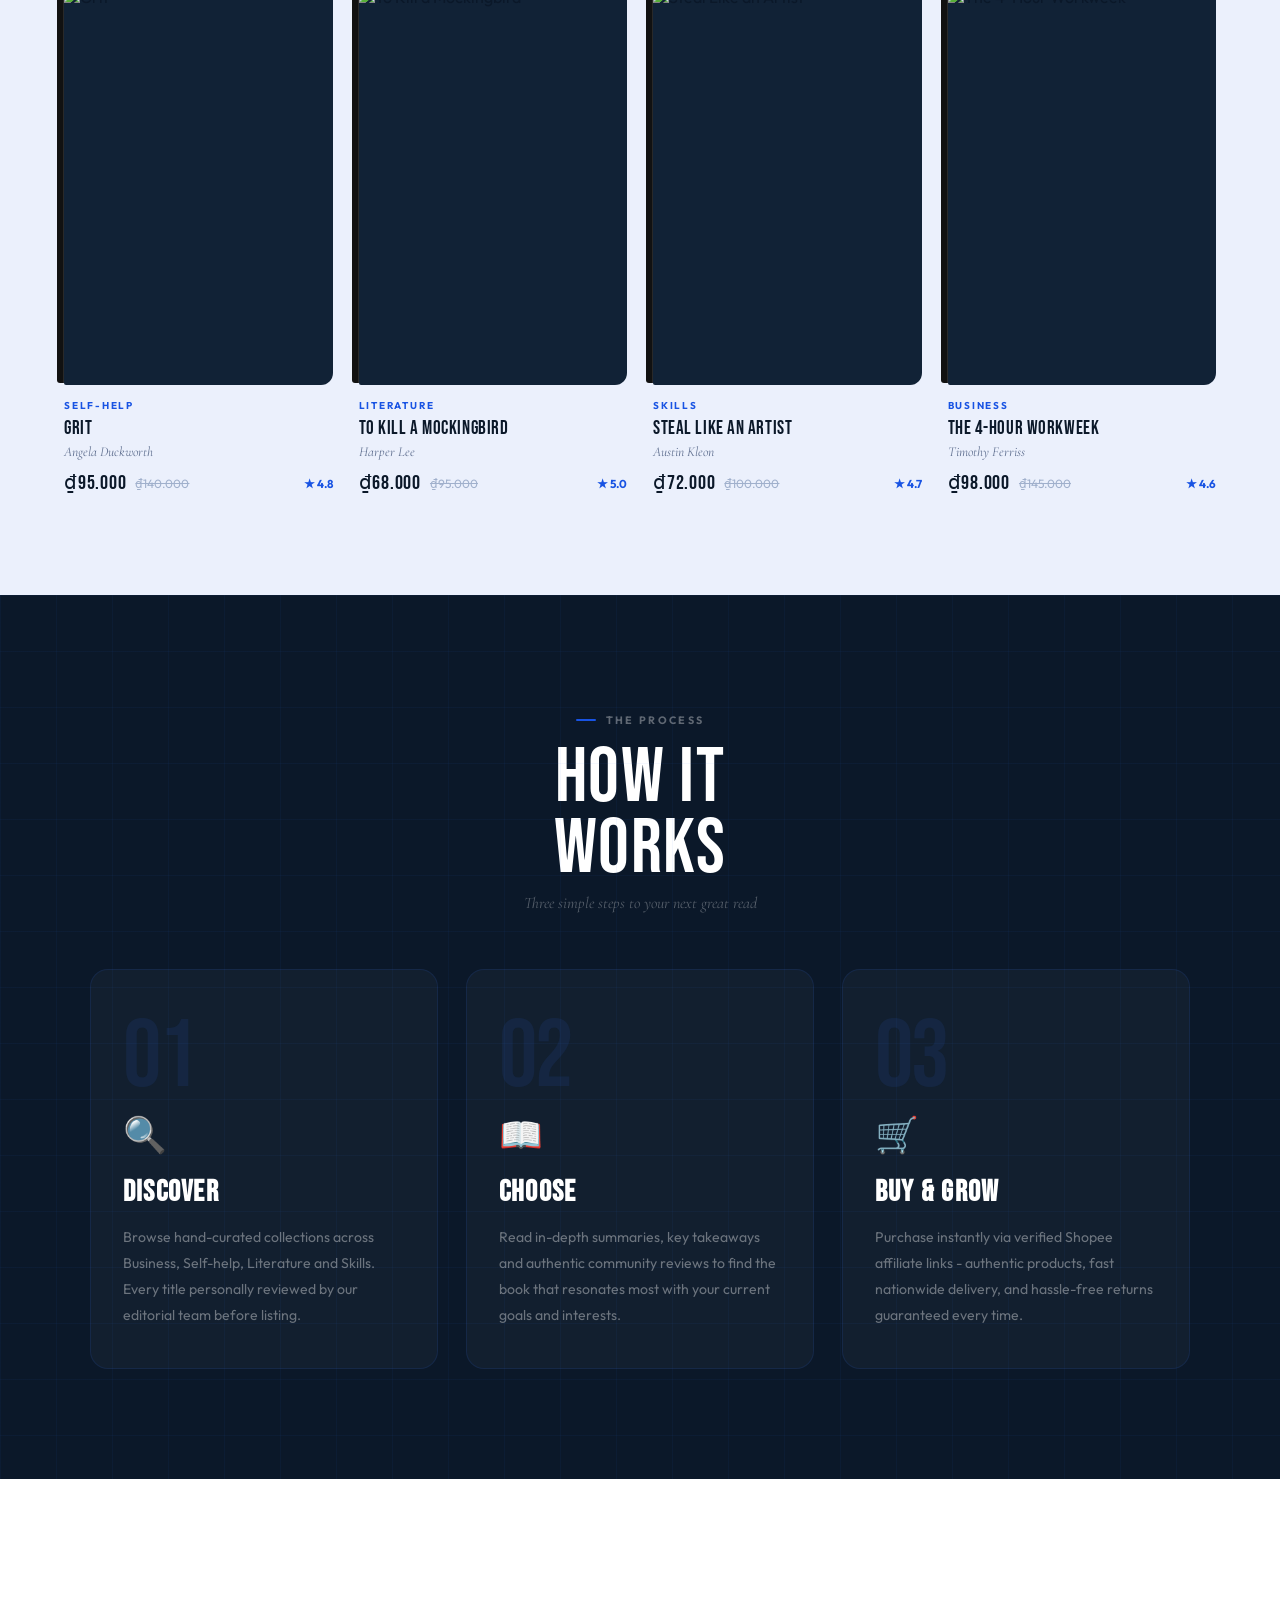
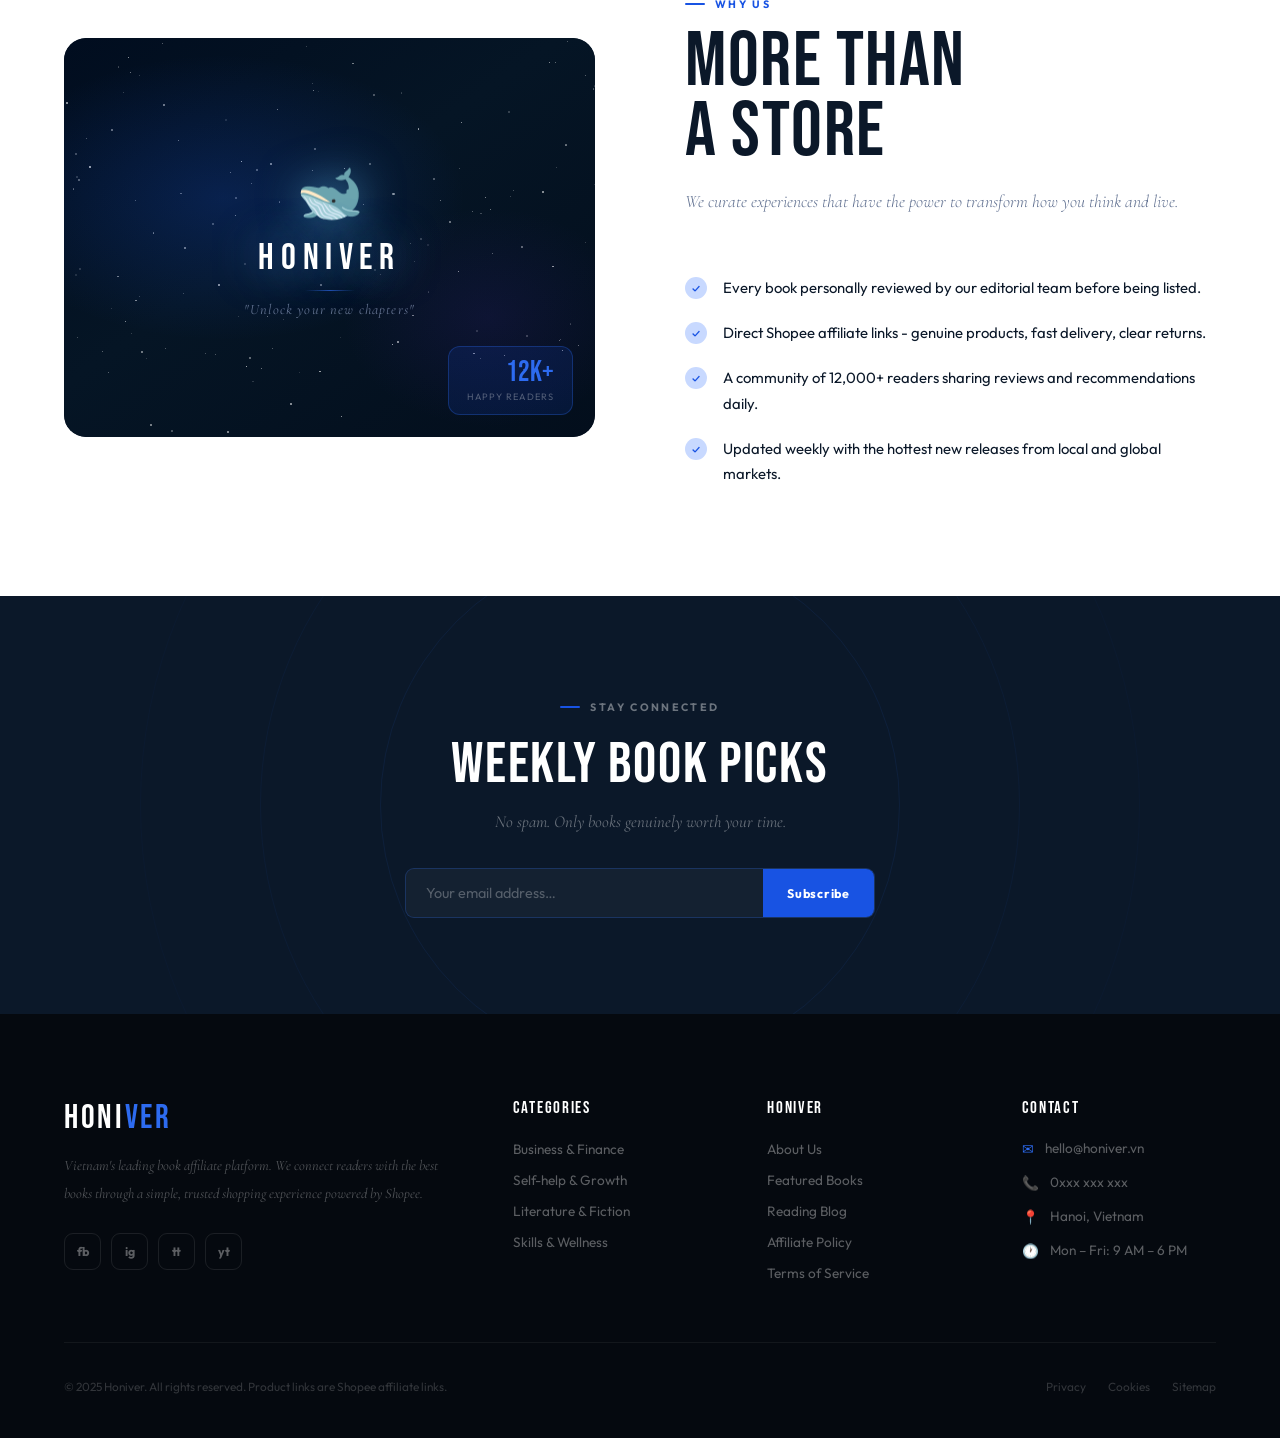
==== commit 4ef0e7c6: "Updated" ====
--- a/index.html
+++ b/index.html
@@ -10,6 +10,23 @@
 <script src="https://cdnjs.cloudflare.com/ajax/libs/gsap/3.12.5/ScrollTrigger.min.js"></script>
 <link rel="stylesheet" href="style.css?v=9">
 <style>
+    a.n-cta.nav-login-btn {
+  background: transparent !important;
+  border: 1.5px solid rgba(255,255,255,.6) !important;
+  color: rgba(255,255,255,.9) !important;
+}
+a.n-cta.nav-login-btn:hover {
+  background: rgba(255,255,255,.12) !important;
+  color: #fff !important;
+}
+nav.scrolled a.n-cta.nav-login-btn {
+  border-color: var(--blue) !important;
+  color: var(--blue) !important;
+}
+nav.scrolled a.n-cta.nav-login-btn:hover {
+  background: var(--blue) !important;
+  color: #fff !important;
+}
 @keyframes twinkle{0%,100%{opacity:.12}50%{opacity:.95}}
 @keyframes whaleFloat{0%,100%{transform:translateY(0) rotate(-2deg)}50%{transform:translateY(-14px) rotate(2deg)}}
 @keyframes ceGlow{0%,100%{opacity:.2}50%{opacity:.7}}
@@ -282,7 +299,7 @@
     <li><a href="#shop-main">All Books</a></li>
     <li><a href="#about">About</a></li>
     <li><a href="category.html?cat=all" class="n-cta">More Information</a></li>
-    <li><a href="#" class="nav-login-btn" onclick="openLoginModal(e)">Login</a></li>
+    <li><a href="#" class="n-cta nav-login-btn" onclick="openLoginModal(e)">Login</a></li>
   </ul>
   <div class="n-ham" id="ham"><span></span><span></span><span></span></div>
 </nav>
--- a/style.css
+++ b/style.css
@@ -2156,13 +2156,12 @@
 }
 .rv-form-area select {
   padding: 10px 14px;
-  border-radius: 6px;
-  border: 1px solid var(--bdr);
-  font-family: var(--f-body);
-  color: var(--navy);
-  outline: none;
-  margin-bottom: 16px;
-  background: var(--off);
+  border: none !important;
+  background: transparent !important;
+  outline: none !important;
+  box-shadow: none !important;
+  font-weight: 600;
+  font-size: 1rem;
   cursor: pointer;
 }
 .rv-form-area textarea {
@@ -2186,4 +2185,34 @@
   .auth-left { width: 100%; height: 180px; box-shadow: inset 0 -20px 30px rgba(2, 10, 22, 0.8); }
   .auth-whale-cosmic { font-size: 4rem; }
   .auth-right { width: 100%; padding: 35px 25px; }
+}
+/* ═══════════════════════════════════════
+   TINH CHỈNH GIAO DIỆN FORM REVIEW (ĐÃ FIX)
+═══════════════════════════════════════ */
+
+/* 1. Bỏ viền và nền của ô chọn số Sao */
+#rv-form-area select {
+  border: none !important;           
+  background: transparent !important; 
+  font-weight: 600 !important;
+  font-size: 1.05rem !important;
+  padding: 0 10px 0 0 !important;    
+  cursor: pointer !important;
+  outline: none !important;
+}
+
+#rv-form-area select:focus {
+  outline: none !important;
+  box-shadow: none !important;
+}
+
+/* 2. Nút Post Review dài full khung và bo góc tròn */
+#rv-form-area button {
+  width: 100% !important;            
+  border-radius: 50px !important;    
+  padding: 16px !important;          
+  font-size: 1.1rem !important;      
+  margin-top: 8px !important;
+  box-shadow: 0 8px 20px rgba(238, 77, 45, 0.25) !important; 
+  display: block !important;
 }
